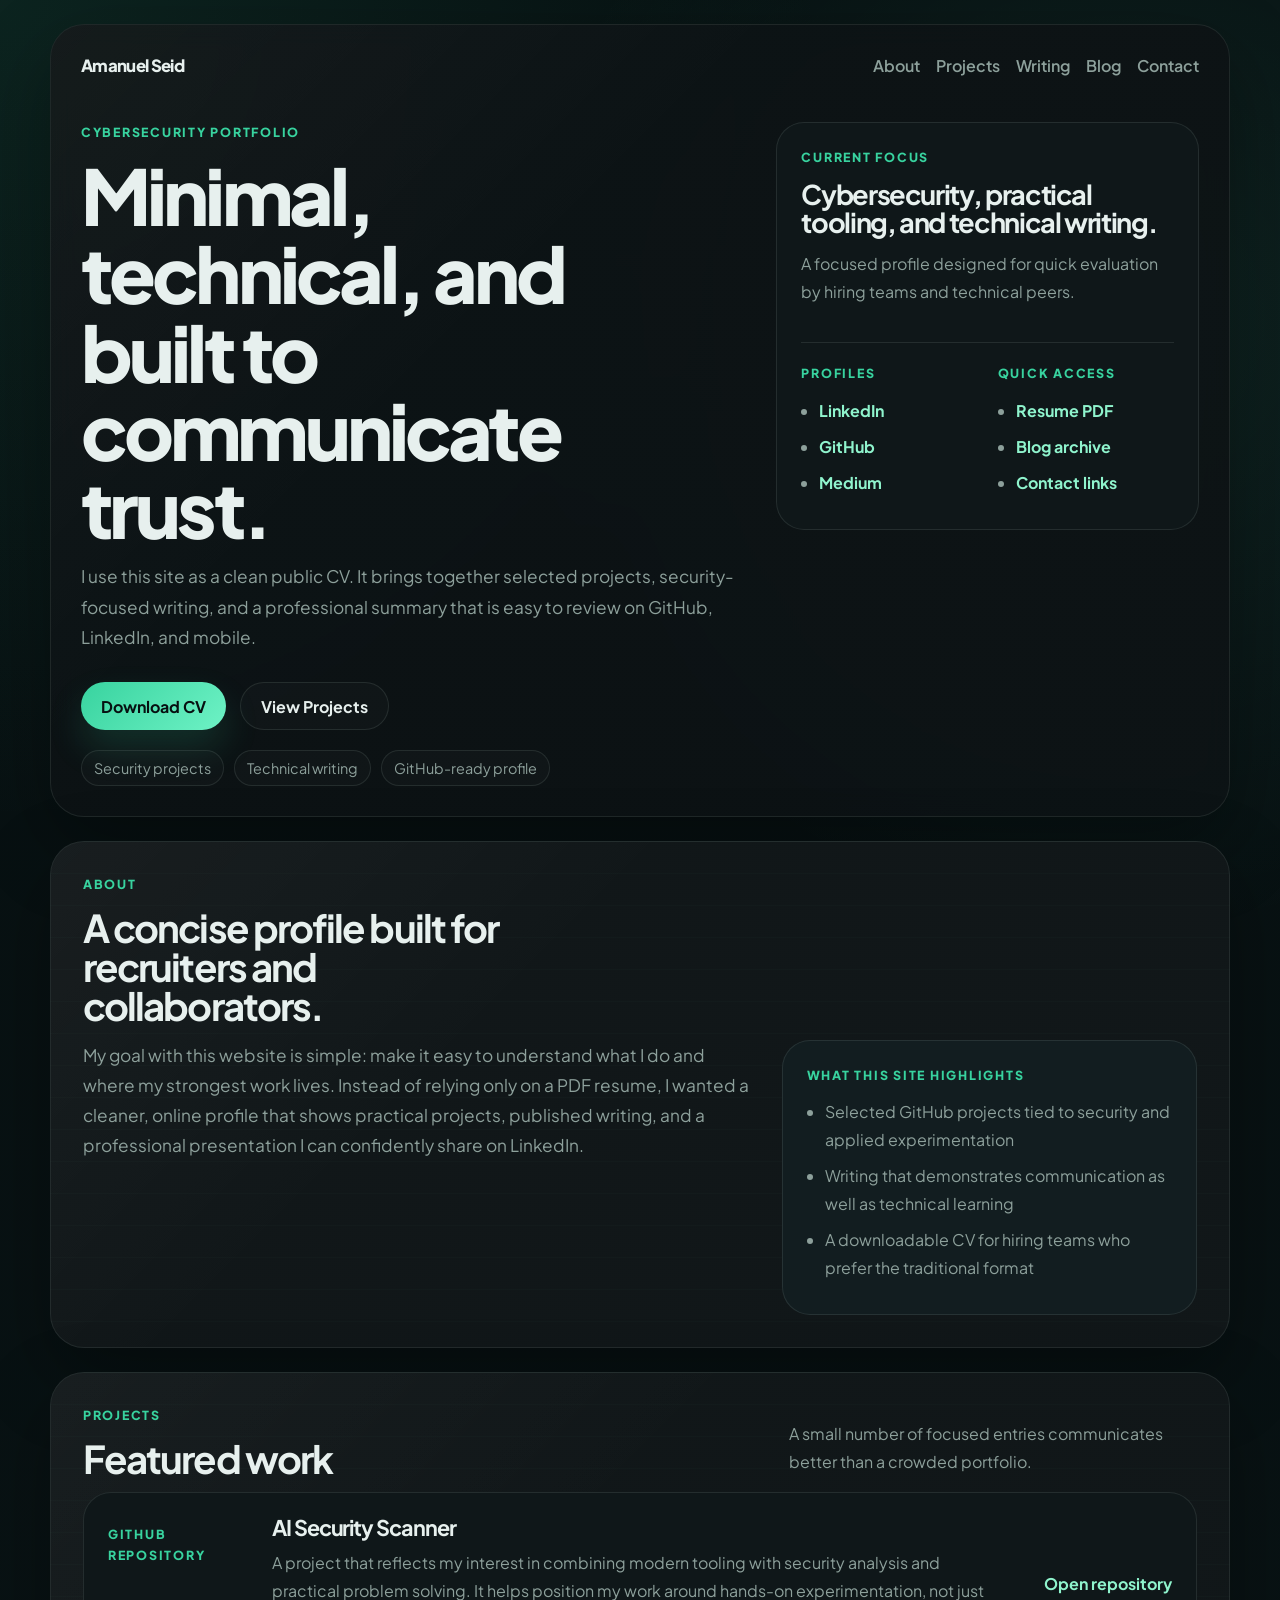
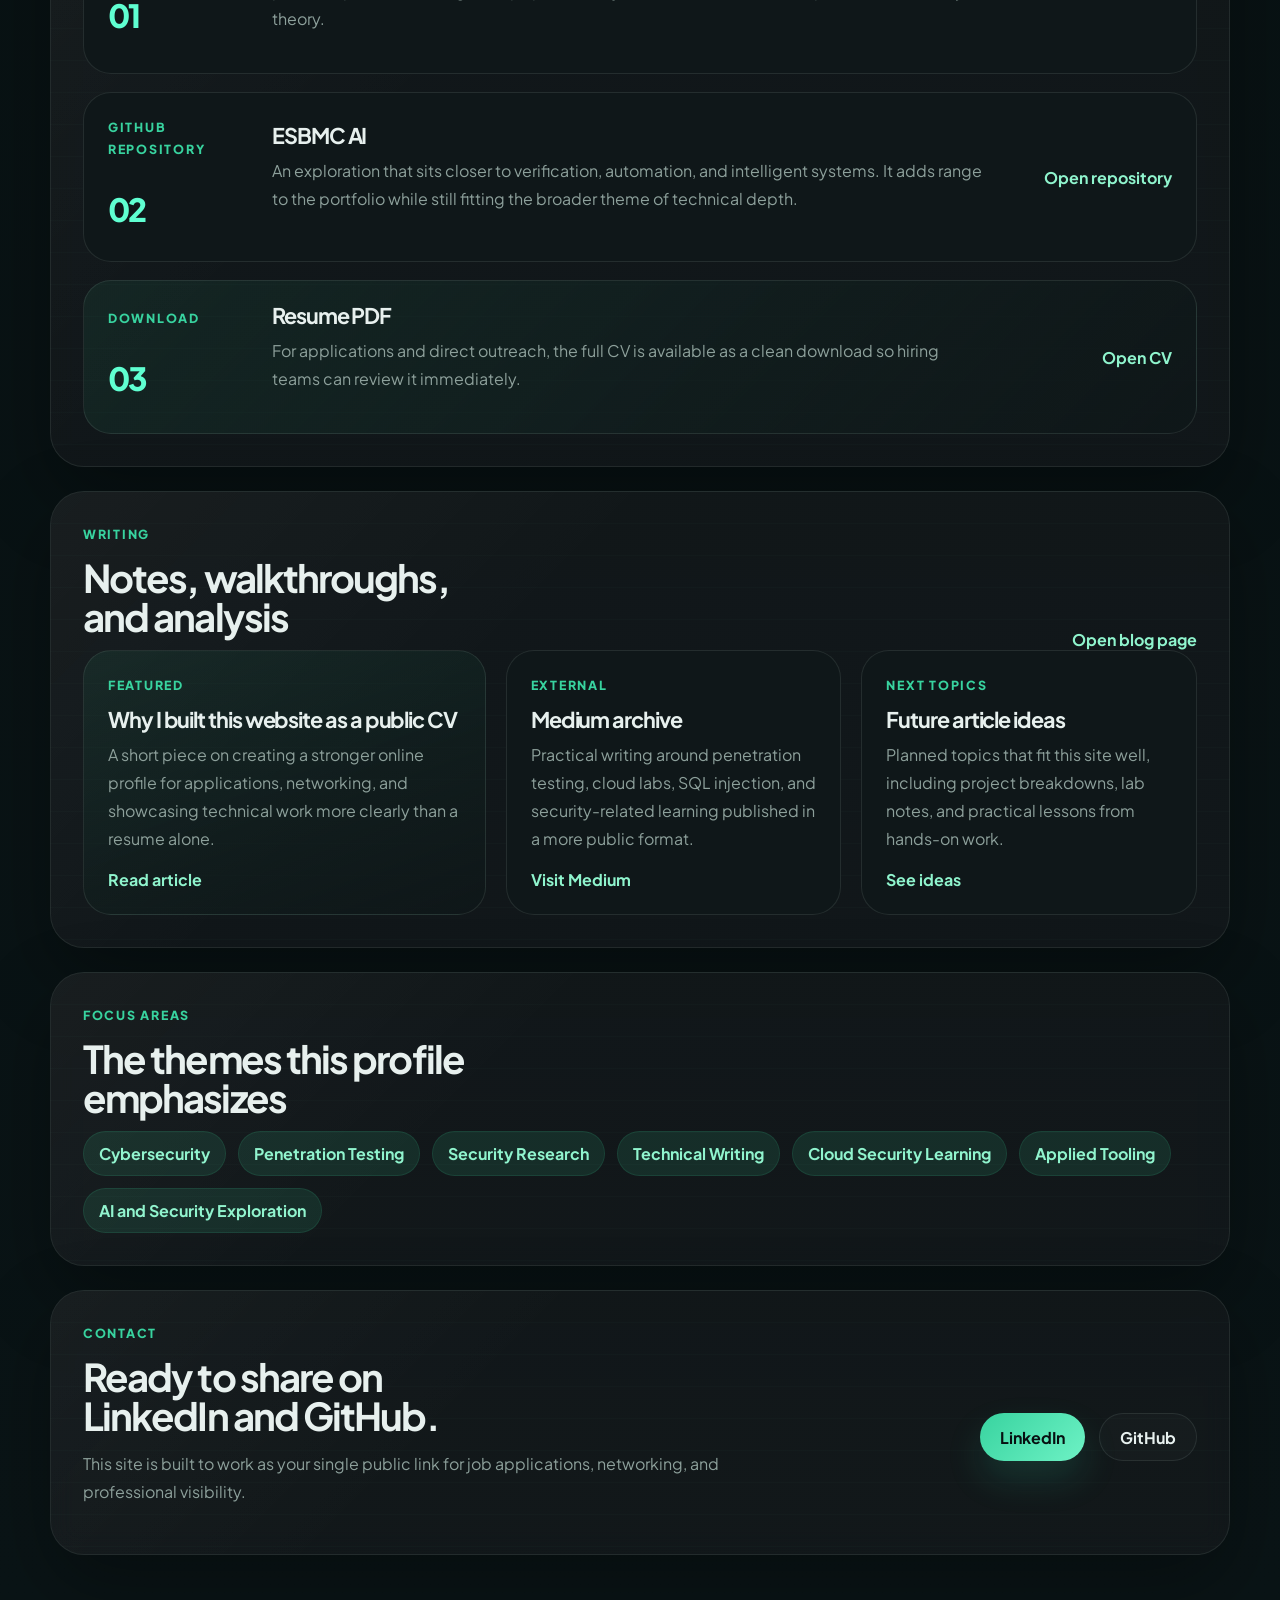
==== index.html @ fa45ea0e "Refine site design for a minimal cybersecurity look" ====
<!DOCTYPE html>
<html lang="en">
<head>
  <meta charset="UTF-8">
  <meta name="viewport" content="width=device-width, initial-scale=1.0">
  <meta
    name="description"
    content="Amanuel Seid's personal website featuring cybersecurity projects, writing, and a downloadable CV."
  >
  <title>Amanuel Seid | Cybersecurity Portfolio</title>
  <link rel="preconnect" href="https://fonts.googleapis.com">
  <link rel="preconnect" href="https://fonts.gstatic.com" crossorigin>
  <link
    href="https://fonts.googleapis.com/css2?family=Plus+Jakarta+Sans:wght@400;500;600;700;800&family=DM+Serif+Display:ital@0;1&display=swap"
    rel="stylesheet"
  >
  <link rel="stylesheet" href="styles.css">
</head>
<body>
  <div class="page-shell">
    <header class="hero">
      <nav class="nav">
        <a class="brand" href="index.html">Amanuel Seid</a>
        <div class="nav-links">
          <a href="#about">About</a>
          <a href="#projects">Projects</a>
          <a href="#writing">Writing</a>
          <a href="blog.html">Blog</a>
          <a href="#contact">Contact</a>
        </div>
      </nav>

      <div class="hero-layout">
        <div class="hero-copy">
          <p class="eyebrow">Cybersecurity portfolio</p>
          <h1>Minimal, technical, and built to communicate trust.</h1>
          <p class="lead">
            I use this site as a clean public CV. It brings together selected projects, security-focused
            writing, and a professional summary that is easy to review on GitHub, LinkedIn, and mobile.
          </p>
          <div class="hero-actions">
            <a class="button button-primary" href="assets/Amanuel_Seid_CV.pdf" target="_blank" rel="noreferrer">Download CV</a>
            <a class="button button-secondary" href="#projects">View Projects</a>
          </div>
          <div class="signal-row">
            <span>Security projects</span>
            <span>Technical writing</span>
            <span>GitHub-ready profile</span>
          </div>
        </div>

        <aside class="hero-panel">
          <div class="panel-block">
            <p class="panel-label">Current focus</p>
            <h2>Cybersecurity, practical tooling, and technical writing.</h2>
            <p class="panel-copy">A focused profile designed for quick evaluation by hiring teams and technical peers.</p>
          </div>
          <div class="hero-mini-grid">
            <div>
              <p class="mini-label">Profiles</p>
              <ul class="link-list">
                <li><a href="https://www.linkedin.com/in/amanuel-abate/" target="_blank" rel="noreferrer">LinkedIn</a></li>
                <li><a href="https://github.com/A-m-anuel" target="_blank" rel="noreferrer">GitHub</a></li>
                <li><a href="https://medium.com/@cristianaman7" target="_blank" rel="noreferrer">Medium</a></li>
              </ul>
            </div>
            <div>
              <p class="mini-label">Quick access</p>
              <ul class="link-list">
                <li><a href="assets/Amanuel_Seid_CV.pdf" target="_blank" rel="noreferrer">Resume PDF</a></li>
                <li><a href="blog.html">Blog archive</a></li>
                <li><a href="#contact">Contact links</a></li>
              </ul>
            </div>
          </div>
        </aside>
      </div>
    </header>

    <main>
      <section class="section intro-section" id="about">
        <div class="section-heading">
          <p class="eyebrow">About</p>
          <h2>A concise profile built for recruiters and collaborators.</h2>
        </div>
        <div class="intro-grid">
          <p class="intro-text">
            My goal with this website is simple: make it easy to understand what I do and where
            my strongest work lives. Instead of relying only on a PDF resume, I wanted a cleaner,
            online profile that shows practical projects, published writing, and a professional
            presentation I can confidently share on LinkedIn.
          </p>
          <div class="note-card">
            <p class="note-title">What this site highlights</p>
            <ul class="detail-list">
              <li>Selected GitHub projects tied to security and applied experimentation</li>
              <li>Writing that demonstrates communication as well as technical learning</li>
              <li>A downloadable CV for hiring teams who prefer the traditional format</li>
            </ul>
          </div>
        </div>
      </section>

      <section class="section" id="projects">
        <div class="section-heading split-heading">
          <div>
            <p class="eyebrow">Projects</p>
            <h2>Featured work</h2>
          </div>
          <p class="section-note">A small number of focused entries communicates better than a crowded portfolio.</p>
        </div>

        <div class="project-stack">
          <article class="project-card">
            <div class="project-meta">
              <p class="project-kicker">GitHub repository</p>
              <p class="project-index">01</p>
            </div>
            <div class="project-body">
              <h3>AI Security Scanner</h3>
              <p>
                A project that reflects my interest in combining modern tooling with security analysis
                and practical problem solving. It helps position my work around hands-on experimentation,
                not just theory.
              </p>
            </div>
            <a class="project-link" href="https://github.com/A-m-anuel/ai-security-scanner" target="_blank" rel="noreferrer">Open repository</a>
          </article>

          <article class="project-card">
            <div class="project-meta">
              <p class="project-kicker">GitHub repository</p>
              <p class="project-index">02</p>
            </div>
            <div class="project-body">
              <h3>ESBMC AI</h3>
              <p>
                An exploration that sits closer to verification, automation, and intelligent systems.
                It adds range to the portfolio while still fitting the broader theme of technical depth.
              </p>
            </div>
            <a class="project-link" href="https://github.com/A-m-anuel/esbmc-ai" target="_blank" rel="noreferrer">Open repository</a>
          </article>

          <article class="project-card project-card-accent">
            <div class="project-meta">
              <p class="project-kicker">Download</p>
              <p class="project-index">03</p>
            </div>
            <div class="project-body">
              <h3>Resume PDF</h3>
              <p>
                For applications and direct outreach, the full CV is available as a clean download so
                hiring teams can review it immediately.
              </p>
            </div>
            <a class="project-link" href="assets/Amanuel_Seid_CV.pdf" target="_blank" rel="noreferrer">Open CV</a>
          </article>
        </div>
      </section>

      <section class="section writing-section" id="writing">
        <div class="section-heading split-heading">
          <div>
            <p class="eyebrow">Writing</p>
            <h2>Notes, walkthroughs, and analysis</h2>
          </div>
          <a class="text-link" href="blog.html">Open blog page</a>
        </div>

        <div class="writing-grid">
          <article class="writing-card writing-card-featured">
            <p class="card-tag">Featured</p>
            <h3>Why I built this website as a public CV</h3>
            <p>
              A short piece on creating a stronger online profile for applications, networking,
              and showcasing technical work more clearly than a resume alone.
            </p>
            <a href="posts/first-post.html">Read article</a>
          </article>

          <article class="writing-card">
            <p class="card-tag">External</p>
            <h3>Medium archive</h3>
            <p>
              Practical writing around penetration testing, cloud labs, SQL injection, and
              security-related learning published in a more public format.
            </p>
            <a href="https://medium.com/@cristianaman7" target="_blank" rel="noreferrer">Visit Medium</a>
          </article>

          <article class="writing-card">
            <p class="card-tag">Next topics</p>
            <h3>Future article ideas</h3>
            <p>
              Planned topics that fit this site well, including project breakdowns, lab notes,
              and practical lessons from hands-on work.
            </p>
            <a href="posts/ideas.html">See ideas</a>
          </article>
        </div>
      </section>

      <section class="section skills-section">
        <div class="section-heading">
          <p class="eyebrow">Focus Areas</p>
          <h2>The themes this profile emphasizes</h2>
        </div>
        <div class="skills-list">
          <span>Cybersecurity</span>
          <span>Penetration Testing</span>
          <span>Security Research</span>
          <span>Technical Writing</span>
          <span>Cloud Security Learning</span>
          <span>Applied Tooling</span>
          <span>AI and Security Exploration</span>
        </div>
      </section>

      <section class="section contact-section" id="contact">
        <div class="contact-band">
          <div>
            <p class="eyebrow">Contact</p>
            <h2>Ready to share on LinkedIn and GitHub.</h2>
            <p class="contact-copy">
              This site is built to work as your single public link for job applications,
              networking, and professional visibility.
            </p>
          </div>
          <div class="hero-actions">
            <a class="button button-primary" href="https://www.linkedin.com/in/amanuel-abate/" target="_blank" rel="noreferrer">LinkedIn</a>
            <a class="button button-secondary" href="https://github.com/A-m-anuel" target="_blank" rel="noreferrer">GitHub</a>
          </div>
        </div>
      </section>
    </main>
  </div>

  <script src="script.js"></script>
</body>
</html>
---- styles.css ----
:root {
  --bg: #091011;
  --surface: rgba(10, 16, 18, 0.9);
  --surface-strong: #0f1719;
  --surface-soft: #121d20;
  --text: #e7f0ee;
  --muted: #8da09b;
  --line: rgba(141, 160, 155, 0.16);
  --accent: #38d39f;
  --accent-deep: #8ff4cd;
  --accent-soft: rgba(56, 211, 159, 0.12);
  --highlight: #5fffd1;
  --shadow: 0 30px 80px rgba(0, 0, 0, 0.32);
}

* {
  box-sizing: border-box;
}

html {
  scroll-behavior: smooth;
}

body {
  margin: 0;
  color: var(--text);
  font-family: "Plus Jakarta Sans", sans-serif;
  background:
    radial-gradient(circle at top left, rgba(56, 211, 159, 0.1), transparent 24%),
    radial-gradient(circle at 88% 10%, rgba(95, 255, 209, 0.08), transparent 20%),
    linear-gradient(180deg, #071011 0%, #0a1416 100%);
}

a {
  color: inherit;
}

.page-shell {
  width: min(1180px, calc(100% - 32px));
  margin: 24px auto 48px;
}

.hero,
.subpage-hero,
.section,
.post-layout {
  position: relative;
  overflow: hidden;
  background: var(--surface);
  border: 1px solid var(--line);
  border-radius: 34px;
  box-shadow: var(--shadow);
  backdrop-filter: blur(12px);
}

.hero::before,
.subpage-hero::before,
.section::before,
.post-layout::before {
  content: "";
  position: absolute;
  inset: 0;
  background:
    linear-gradient(135deg, rgba(255, 255, 255, 0.03), transparent 38%),
    linear-gradient(0deg, rgba(255, 255, 255, 0.01), rgba(255, 255, 255, 0.01));
  pointer-events: none;
}

.hero,
.subpage-hero {
  padding: 30px;
}

.section,
.post-layout {
  padding: 32px;
  margin-top: 24px;
}

.nav,
.section-heading,
.hero-layout,
.subpage-copy,
.contact-band,
.intro-grid,
.project-stack,
.writing-grid {
  position: relative;
  z-index: 1;
}

.nav {
  display: flex;
  justify-content: space-between;
  align-items: center;
  gap: 18px;
  margin-bottom: 46px;
}

.brand {
  font-size: 1.05rem;
  font-weight: 800;
  letter-spacing: -0.04em;
  text-decoration: none;
}

.nav-links {
  display: flex;
  flex-wrap: wrap;
  gap: 16px;
}

.nav-links a {
  text-decoration: none;
  color: var(--muted);
  font-weight: 600;
}

.nav-links a:hover,
.brand:hover {
  color: var(--text);
}

.hero-layout {
  display: grid;
  grid-template-columns: minmax(0, 1.5fr) minmax(300px, 0.95fr);
  gap: 28px;
  align-items: start;
}

.eyebrow,
.card-tag,
.project-kicker,
.panel-label,
.mini-label,
.note-title {
  margin-bottom: 12px;
  color: var(--accent);
  font-size: 0.78rem;
  font-weight: 800;
  letter-spacing: 0.14em;
  text-transform: uppercase;
}

h1,
h2,
h3 {
  margin: 0 0 14px;
  line-height: 1.02;
  letter-spacing: -0.05em;
}

h1 {
  max-width: 10ch;
  font-family: "Plus Jakarta Sans", sans-serif;
  font-size: clamp(3.1rem, 6vw, 5.5rem);
  font-weight: 800;
}

h2 {
  max-width: 16ch;
  font-size: clamp(1.9rem, 3vw, 2.8rem);
}

h3 {
  font-size: 1.35rem;
}

p,
li {
  margin-top: 0;
  color: var(--muted);
  line-height: 1.75;
}

.lead {
  max-width: 58ch;
  font-size: 1.08rem;
}

.signal-row {
  display: flex;
  flex-wrap: wrap;
  gap: 10px;
  margin-top: 20px;
}

.signal-row span {
  padding: 8px 12px;
  border: 1px solid var(--line);
  border-radius: 999px;
  background: rgba(255, 255, 255, 0.02);
  color: var(--muted);
  font-size: 0.9rem;
}

.hero-actions {
  display: flex;
  flex-wrap: wrap;
  gap: 14px;
  margin-top: 30px;
}

.button {
  display: inline-flex;
  align-items: center;
  justify-content: center;
  min-height: 48px;
  padding: 12px 20px;
  border-radius: 999px;
  text-decoration: none;
  font-weight: 700;
  transition: transform 180ms ease, box-shadow 180ms ease, background-color 180ms ease;
}

.button:hover,
.text-link:hover,
.project-link:hover,
.writing-card a:hover,
.link-list a:hover {
  transform: translateY(-1px);
}

.button-primary {
  color: #071011;
  background: linear-gradient(135deg, var(--accent) 0%, #6ef2c5 100%);
  box-shadow: 0 18px 36px rgba(56, 211, 159, 0.16);
}

.button-secondary {
  background: rgba(255, 255, 255, 0.02);
  border: 1px solid var(--line);
  color: var(--text);
}

.hero-panel,
.note-card,
.project-card,
.writing-card {
  border: 1px solid var(--line);
  border-radius: 28px;
  background: var(--surface-strong);
}

.hero-panel {
  padding: 24px;
}

.panel-block {
  padding-bottom: 20px;
  margin-bottom: 20px;
  border-bottom: 1px solid var(--line);
}

.panel-copy {
  max-width: 34ch;
}

.hero-panel h2 {
  max-width: none;
  font-size: 1.7rem;
}

.hero-mini-grid {
  display: grid;
  grid-template-columns: repeat(2, minmax(0, 1fr));
  gap: 20px;
}

.link-list,
.detail-list {
  margin: 0;
  padding-left: 18px;
}

.link-list li,
.detail-list li {
  margin-bottom: 8px;
}

.link-list a,
.text-link,
.project-link,
.writing-card a {
  color: var(--accent-deep);
  font-weight: 700;
  text-decoration: none;
}

.intro-grid {
  display: grid;
  grid-template-columns: minmax(0, 1.3fr) minmax(280px, 0.8fr);
  gap: 24px;
  align-items: start;
}

.intro-text {
  font-size: 1.08rem;
}

.note-card {
  padding: 24px;
  background: var(--surface-soft);
}

.split-heading {
  display: flex;
  justify-content: space-between;
  gap: 24px;
  align-items: end;
}

.section-note {
  max-width: 34ch;
}

.project-stack {
  display: grid;
  gap: 18px;
}

.project-card {
  display: grid;
  grid-template-columns: 140px minmax(0, 1fr) 160px;
  gap: 24px;
  align-items: center;
  padding: 24px;
}

.project-card-accent {
  background:
    linear-gradient(135deg, rgba(56, 211, 159, 0.08), rgba(15, 23, 25, 0.92));
}

.project-meta {
  display: flex;
  flex-direction: column;
  gap: 8px;
}

.project-index {
  margin: 0;
  color: var(--highlight);
  font-size: 2rem;
  font-weight: 800;
  letter-spacing: -0.05em;
}

.project-body h3,
.writing-card h2,
.writing-card h3 {
  margin-bottom: 10px;
}

.project-link {
  justify-self: end;
  text-decoration: none;
}

.writing-grid {
  display: grid;
  grid-template-columns: 1.2fr 1fr 1fr;
  gap: 20px;
}

.writing-card {
  padding: 24px;
}

.writing-card-featured {
  background:
    linear-gradient(160deg, rgba(56, 211, 159, 0.08), rgba(15, 23, 25, 0.94));
}

.skills-list {
  display: flex;
  flex-wrap: wrap;
  gap: 12px;
}

.skills-list span {
  padding: 11px 15px;
  border-radius: 999px;
  background: var(--accent-soft);
  border: 1px solid rgba(56, 211, 159, 0.12);
  color: var(--accent-deep);
  font-weight: 700;
}

.contact-band {
  display: grid;
  grid-template-columns: minmax(0, 1.2fr) auto;
  gap: 24px;
  align-items: center;
}

.contact-copy {
  max-width: 58ch;
}

.post-layout {
  max-width: 780px;
}

.ideas-list {
  margin: 0;
  padding-left: 18px;
}

.section {
  background-image:
    linear-gradient(rgba(255, 255, 255, 0.02), rgba(255, 255, 255, 0.02)),
    linear-gradient(transparent 31px, rgba(143, 244, 205, 0.03) 32px);
  background-size: 100% 100%, 100% 32px;
}

.reveal {
  opacity: 0;
  transform: translateY(20px);
  transition: opacity 480ms ease, transform 480ms ease;
}

.reveal.is-visible {
  opacity: 1;
  transform: translateY(0);
}

@media (max-width: 980px) {
  .hero-layout,
  .intro-grid,
  .contact-band,
  .writing-grid,
  .project-card {
    grid-template-columns: 1fr;
  }

  .split-heading {
    flex-direction: column;
    align-items: start;
  }

  .project-link {
    justify-self: start;
  }

  .hero-mini-grid {
    grid-template-columns: 1fr;
  }

  h1,
  h2 {
    max-width: none;
  }
}

@media (max-width: 640px) {
  .page-shell {
    width: min(100% - 20px, 1180px);
    margin-top: 10px;
  }

  .hero,
  .subpage-hero,
  .section,
  .post-layout {
    padding: 22px;
    border-radius: 24px;
  }

  .nav {
    margin-bottom: 28px;
  }

  h1 {
    font-size: clamp(2.6rem, 14vw, 4.2rem);
  }

  .signal-row {
    gap: 8px;
  }
}
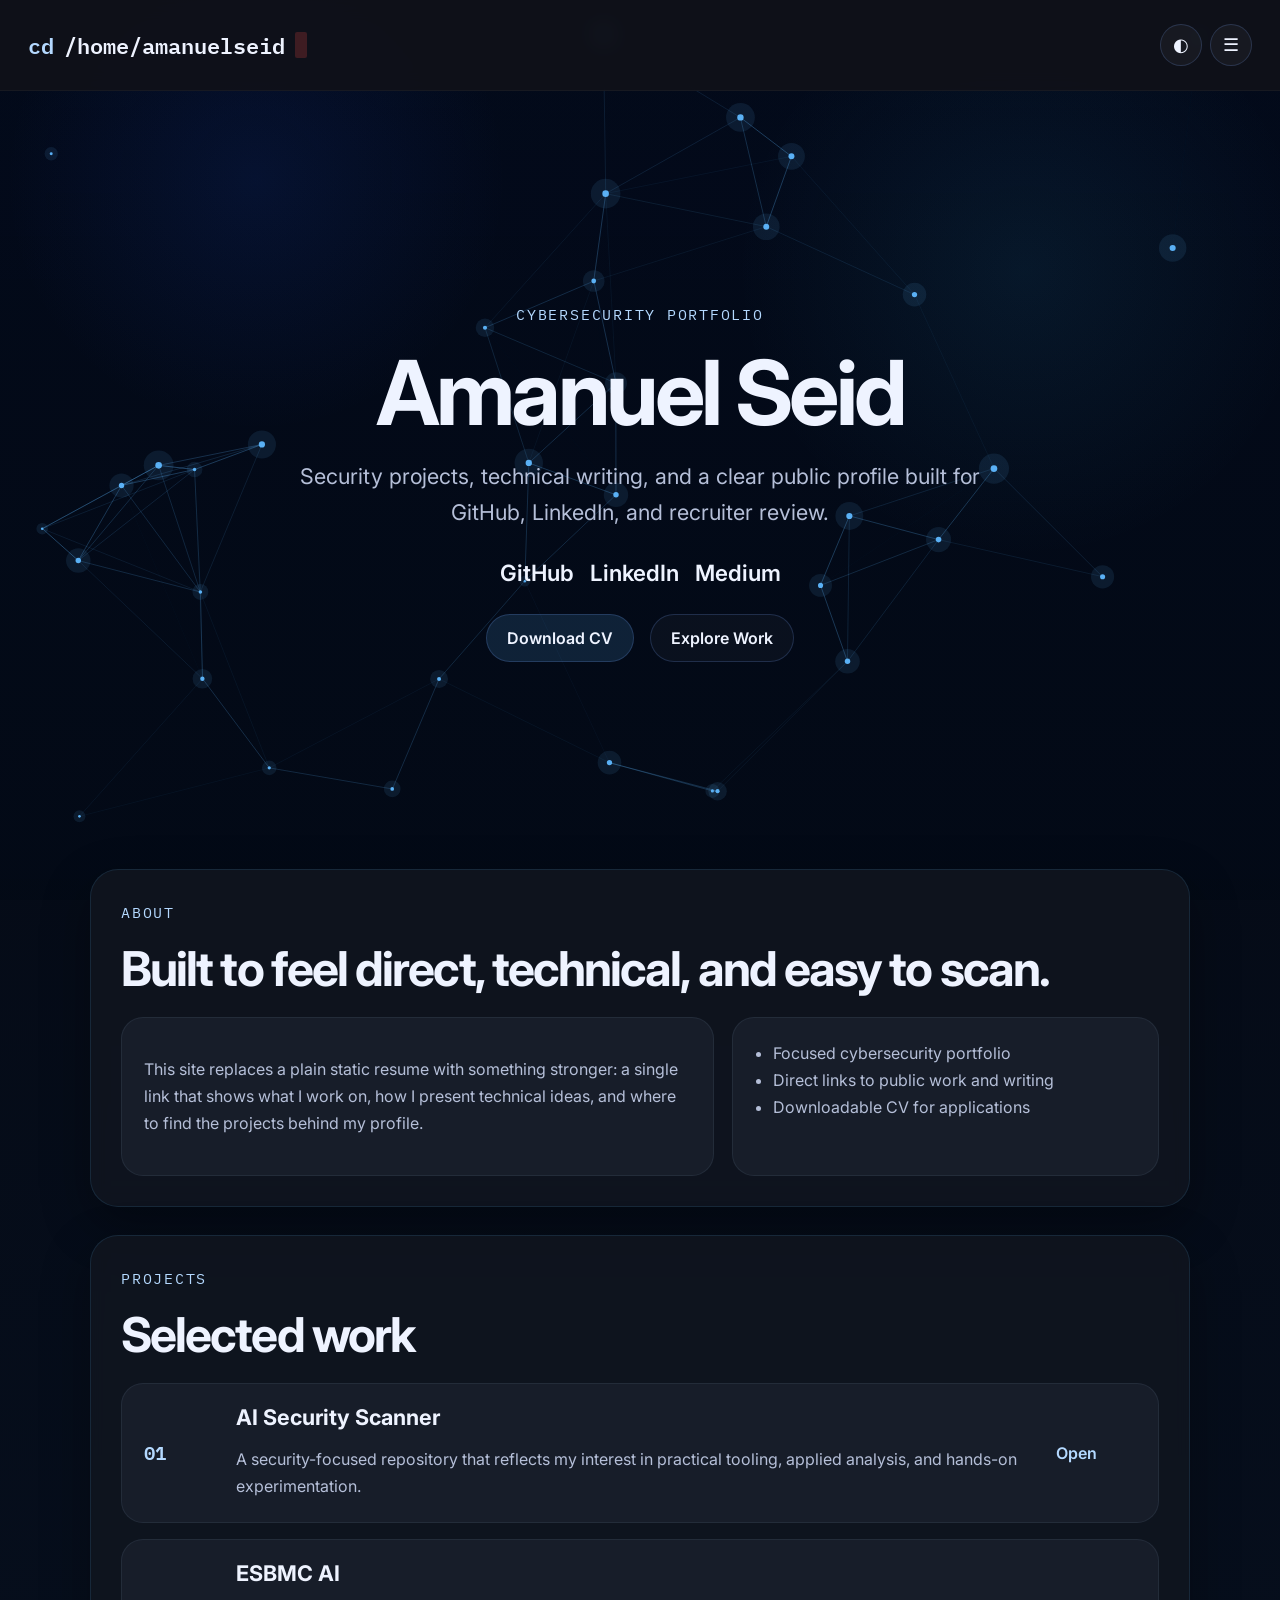
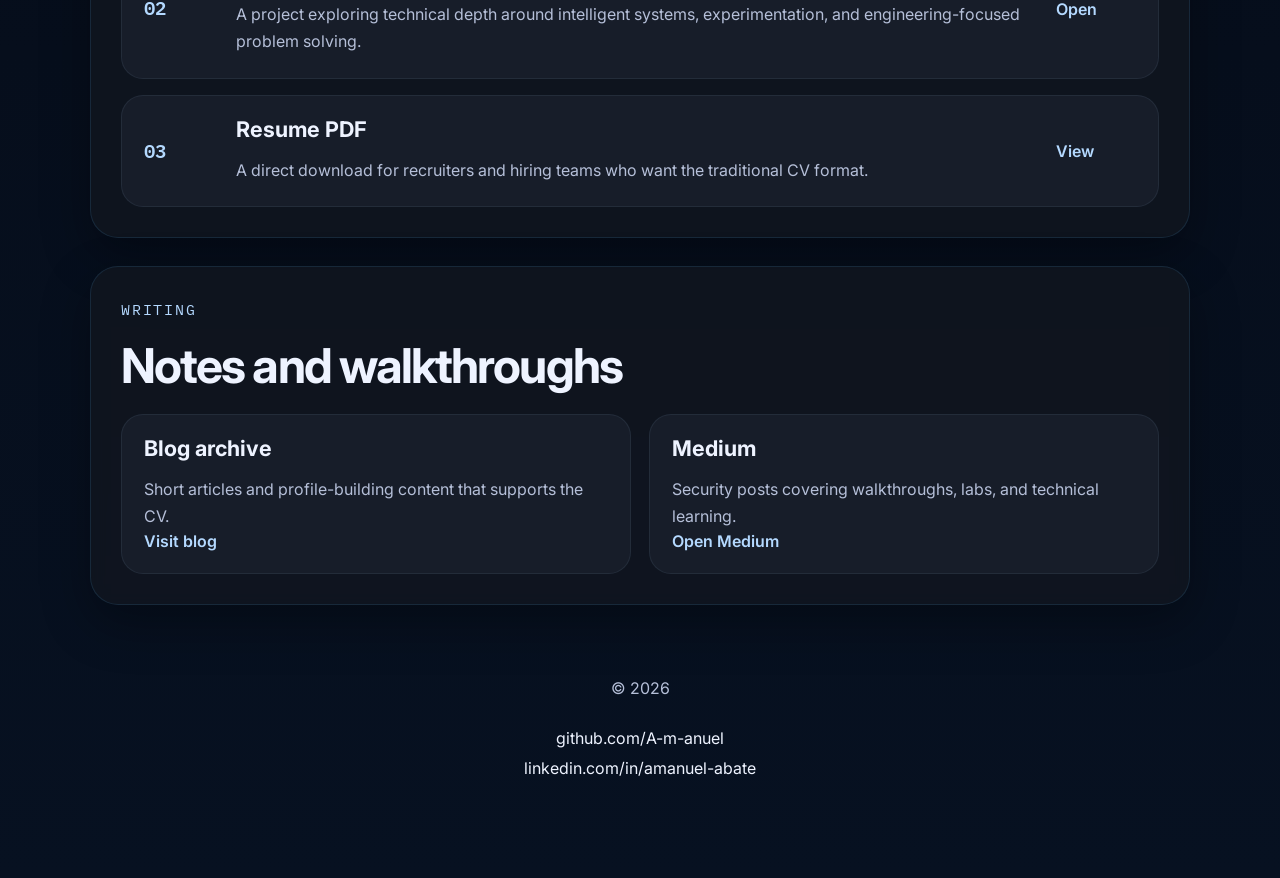
==== commit bbb16d56: "Redesign site with terminal-style cyber layout" ====
--- a/index.html
+++ b/index.html
@@ -5,234 +5,151 @@
   <meta name="viewport" content="width=device-width, initial-scale=1.0">
   <meta
     name="description"
-    content="Amanuel Seid's personal website featuring cybersecurity projects, writing, and a downloadable CV."
+    content="Amanuel Seid's cybersecurity portfolio with projects, writing, and a downloadable CV."
   >
   <title>Amanuel Seid | Cybersecurity Portfolio</title>
   <link rel="preconnect" href="https://fonts.googleapis.com">
   <link rel="preconnect" href="https://fonts.gstatic.com" crossorigin>
   <link
-    href="https://fonts.googleapis.com/css2?family=Plus+Jakarta+Sans:wght@400;500;600;700;800&family=DM+Serif+Display:ital@0;1&display=swap"
+    href="https://fonts.googleapis.com/css2?family=IBM+Plex+Mono:wght@400;500;600;700&family=Inter:wght@400;500;600;700&display=swap"
     rel="stylesheet"
   >
   <link rel="stylesheet" href="styles.css">
 </head>
-<body>
-  <div class="page-shell">
-    <header class="hero">
-      <nav class="nav">
-        <a class="brand" href="index.html">Amanuel Seid</a>
-        <div class="nav-links">
-          <a href="#about">About</a>
-          <a href="#projects">Projects</a>
-          <a href="#writing">Writing</a>
-          <a href="blog.html">Blog</a>
-          <a href="#contact">Contact</a>
-        </div>
-      </nav>
+<body class="terminal-theme">
+  <canvas class="network-canvas" id="network-canvas" aria-hidden="true"></canvas>
 
-      <div class="hero-layout">
-        <div class="hero-copy">
-          <p class="eyebrow">Cybersecurity portfolio</p>
-          <h1>Minimal, technical, and built to communicate trust.</h1>
-          <p class="lead">
-            I use this site as a clean public CV. It brings together selected projects, security-focused
-            writing, and a professional summary that is easy to review on GitHub, LinkedIn, and mobile.
-          </p>
-          <div class="hero-actions">
-            <a class="button button-primary" href="assets/Amanuel_Seid_CV.pdf" target="_blank" rel="noreferrer">Download CV</a>
-            <a class="button button-secondary" href="#projects">View Projects</a>
-          </div>
-          <div class="signal-row">
-            <span>Security projects</span>
-            <span>Technical writing</span>
-            <span>GitHub-ready profile</span>
-          </div>
-        </div>
-
-        <aside class="hero-panel">
-          <div class="panel-block">
-            <p class="panel-label">Current focus</p>
-            <h2>Cybersecurity, practical tooling, and technical writing.</h2>
-            <p class="panel-copy">A focused profile designed for quick evaluation by hiring teams and technical peers.</p>
-          </div>
-          <div class="hero-mini-grid">
-            <div>
-              <p class="mini-label">Profiles</p>
-              <ul class="link-list">
-                <li><a href="https://www.linkedin.com/in/amanuel-abate/" target="_blank" rel="noreferrer">LinkedIn</a></li>
-                <li><a href="https://github.com/A-m-anuel" target="_blank" rel="noreferrer">GitHub</a></li>
-                <li><a href="https://medium.com/@cristianaman7" target="_blank" rel="noreferrer">Medium</a></li>
-              </ul>
-            </div>
-            <div>
-              <p class="mini-label">Quick access</p>
-              <ul class="link-list">
-                <li><a href="assets/Amanuel_Seid_CV.pdf" target="_blank" rel="noreferrer">Resume PDF</a></li>
-                <li><a href="blog.html">Blog archive</a></li>
-                <li><a href="#contact">Contact links</a></li>
-              </ul>
-            </div>
-          </div>
-        </aside>
+  <div class="site-frame">
+    <header class="terminal-bar">
+      <div class="terminal-prompt">
+        <span class="prompt-sign">cd</span>
+        <span>/home/amanuelseid</span>
+        <span class="cursor-block" aria-hidden="true"></span>
+      </div>
+      <div class="terminal-actions">
+        <button class="theme-toggle" type="button" aria-label="Toggle navigation panel">◐</button>
+        <button class="menu-toggle" type="button" aria-expanded="false" aria-controls="site-menu" aria-label="Open menu">
+          ☰
+        </button>
       </div>
     </header>
 
-    <main>
-      <section class="section intro-section" id="about">
-        <div class="section-heading">
-          <p class="eyebrow">About</p>
-          <h2>A concise profile built for recruiters and collaborators.</h2>
+    <aside class="side-menu" id="site-menu">
+      <a href="#about">About</a>
+      <a href="blog.html">Blog</a>
+      <a href="#projects">Projects</a>
+      <a href="#contact">Contact</a>
+    </aside>
+
+    <main class="landing-shell">
+      <section class="hero-screen">
+        <div class="hero-content">
+          <p class="hero-kicker">Cybersecurity portfolio</p>
+          <h1>Amanuel Seid</h1>
+          <p class="hero-lead">
+            Security projects, technical writing, and a clear public profile built for GitHub,
+            LinkedIn, and recruiter review.
+          </p>
+          <div class="hero-links">
+            <a href="https://github.com/A-m-anuel" target="_blank" rel="noreferrer">GitHub</a>
+            <a href="https://www.linkedin.com/in/amanuel-abate/" target="_blank" rel="noreferrer">LinkedIn</a>
+            <a href="https://medium.com/@cristianaman7" target="_blank" rel="noreferrer">Medium</a>
+          </div>
+          <div class="hero-actions">
+            <a class="button button-primary" href="assets/Amanuel_Seid_CV.pdf" target="_blank" rel="noreferrer">Download CV</a>
+            <a class="button button-secondary" href="#projects">Explore Work</a>
+          </div>
         </div>
-        <div class="intro-grid">
-          <p class="intro-text">
-            My goal with this website is simple: make it easy to understand what I do and where
-            my strongest work lives. Instead of relying only on a PDF resume, I wanted a cleaner,
-            online profile that shows practical projects, published writing, and a professional
-            presentation I can confidently share on LinkedIn.
-          </p>
-          <div class="note-card">
-            <p class="note-title">What this site highlights</p>
+      </section>
+
+      <section class="content-section" id="about">
+        <div class="section-header">
+          <p class="section-label">About</p>
+          <h2>Built to feel direct, technical, and easy to scan.</h2>
+        </div>
+        <div class="info-grid">
+          <div class="glass-panel">
+            <p>
+              This site replaces a plain static resume with something stronger: a single link that
+              shows what I work on, how I present technical ideas, and where to find the projects
+              behind my profile.
+            </p>
+          </div>
+          <div class="glass-panel">
             <ul class="detail-list">
-              <li>Selected GitHub projects tied to security and applied experimentation</li>
-              <li>Writing that demonstrates communication as well as technical learning</li>
-              <li>A downloadable CV for hiring teams who prefer the traditional format</li>
+              <li>Focused cybersecurity portfolio</li>
+              <li>Direct links to public work and writing</li>
+              <li>Downloadable CV for applications</li>
             </ul>
           </div>
         </div>
       </section>
 
-      <section class="section" id="projects">
-        <div class="section-heading split-heading">
-          <div>
-            <p class="eyebrow">Projects</p>
-            <h2>Featured work</h2>
-          </div>
-          <p class="section-note">A small number of focused entries communicates better than a crowded portfolio.</p>
+      <section class="content-section" id="projects">
+        <div class="section-header">
+          <p class="section-label">Projects</p>
+          <h2>Selected work</h2>
         </div>
-
-        <div class="project-stack">
+        <div class="card-stack">
           <article class="project-card">
-            <div class="project-meta">
-              <p class="project-kicker">GitHub repository</p>
-              <p class="project-index">01</p>
-            </div>
-            <div class="project-body">
+            <p class="card-index">01</p>
+            <div>
               <h3>AI Security Scanner</h3>
               <p>
-                A project that reflects my interest in combining modern tooling with security analysis
-                and practical problem solving. It helps position my work around hands-on experimentation,
-                not just theory.
+                A security-focused repository that reflects my interest in practical tooling,
+                applied analysis, and hands-on experimentation.
               </p>
             </div>
-            <a class="project-link" href="https://github.com/A-m-anuel/ai-security-scanner" target="_blank" rel="noreferrer">Open repository</a>
+            <a href="https://github.com/A-m-anuel/ai-security-scanner" target="_blank" rel="noreferrer">Open</a>
           </article>
-
           <article class="project-card">
-            <div class="project-meta">
-              <p class="project-kicker">GitHub repository</p>
-              <p class="project-index">02</p>
-            </div>
-            <div class="project-body">
+            <p class="card-index">02</p>
+            <div>
               <h3>ESBMC AI</h3>
               <p>
-                An exploration that sits closer to verification, automation, and intelligent systems.
-                It adds range to the portfolio while still fitting the broader theme of technical depth.
+                A project exploring technical depth around intelligent systems, experimentation,
+                and engineering-focused problem solving.
               </p>
             </div>
-            <a class="project-link" href="https://github.com/A-m-anuel/esbmc-ai" target="_blank" rel="noreferrer">Open repository</a>
+            <a href="https://github.com/A-m-anuel/esbmc-ai" target="_blank" rel="noreferrer">Open</a>
           </article>
-
-          <article class="project-card project-card-accent">
-            <div class="project-meta">
-              <p class="project-kicker">Download</p>
-              <p class="project-index">03</p>
-            </div>
-            <div class="project-body">
+          <article class="project-card">
+            <p class="card-index">03</p>
+            <div>
               <h3>Resume PDF</h3>
               <p>
-                For applications and direct outreach, the full CV is available as a clean download so
-                hiring teams can review it immediately.
+                A direct download for recruiters and hiring teams who want the traditional CV format.
               </p>
             </div>
-            <a class="project-link" href="assets/Amanuel_Seid_CV.pdf" target="_blank" rel="noreferrer">Open CV</a>
+            <a href="assets/Amanuel_Seid_CV.pdf" target="_blank" rel="noreferrer">View</a>
           </article>
         </div>
       </section>
 
-      <section class="section writing-section" id="writing">
-        <div class="section-heading split-heading">
-          <div>
-            <p class="eyebrow">Writing</p>
-            <h2>Notes, walkthroughs, and analysis</h2>
-          </div>
-          <a class="text-link" href="blog.html">Open blog page</a>
+      <section class="content-section" id="writing">
+        <div class="section-header">
+          <p class="section-label">Writing</p>
+          <h2>Notes and walkthroughs</h2>
         </div>
-
-        <div class="writing-grid">
-          <article class="writing-card writing-card-featured">
-            <p class="card-tag">Featured</p>
-            <h3>Why I built this website as a public CV</h3>
-            <p>
-              A short piece on creating a stronger online profile for applications, networking,
-              and showcasing technical work more clearly than a resume alone.
-            </p>
-            <a href="posts/first-post.html">Read article</a>
+        <div class="card-grid">
+          <article class="glass-panel article-card">
+            <h3>Blog archive</h3>
+            <p>Short articles and profile-building content that supports the CV.</p>
+            <a href="blog.html">Visit blog</a>
           </article>
-
-          <article class="writing-card">
-            <p class="card-tag">External</p>
-            <h3>Medium archive</h3>
-            <p>
-              Practical writing around penetration testing, cloud labs, SQL injection, and
-              security-related learning published in a more public format.
-            </p>
-            <a href="https://medium.com/@cristianaman7" target="_blank" rel="noreferrer">Visit Medium</a>
-          </article>
-
-          <article class="writing-card">
-            <p class="card-tag">Next topics</p>
-            <h3>Future article ideas</h3>
-            <p>
-              Planned topics that fit this site well, including project breakdowns, lab notes,
-              and practical lessons from hands-on work.
-            </p>
-            <a href="posts/ideas.html">See ideas</a>
+          <article class="glass-panel article-card">
+            <h3>Medium</h3>
+            <p>Security posts covering walkthroughs, labs, and technical learning.</p>
+            <a href="https://medium.com/@cristianaman7" target="_blank" rel="noreferrer">Open Medium</a>
           </article>
         </div>
       </section>
 
-      <section class="section skills-section">
-        <div class="section-heading">
-          <p class="eyebrow">Focus Areas</p>
-          <h2>The themes this profile emphasizes</h2>
-        </div>
-        <div class="skills-list">
-          <span>Cybersecurity</span>
-          <span>Penetration Testing</span>
-          <span>Security Research</span>
-          <span>Technical Writing</span>
-          <span>Cloud Security Learning</span>
-          <span>Applied Tooling</span>
-          <span>AI and Security Exploration</span>
-        </div>
-      </section>
-
-      <section class="section contact-section" id="contact">
-        <div class="contact-band">
-          <div>
-            <p class="eyebrow">Contact</p>
-            <h2>Ready to share on LinkedIn and GitHub.</h2>
-            <p class="contact-copy">
-              This site is built to work as your single public link for job applications,
-              networking, and professional visibility.
-            </p>
-          </div>
-          <div class="hero-actions">
-            <a class="button button-primary" href="https://www.linkedin.com/in/amanuel-abate/" target="_blank" rel="noreferrer">LinkedIn</a>
-            <a class="button button-secondary" href="https://github.com/A-m-anuel" target="_blank" rel="noreferrer">GitHub</a>
-          </div>
-        </div>
-      </section>
+      <footer class="site-footer" id="contact">
+        <p>&copy; 2026</p>
+        <a href="https://github.com/A-m-anuel" target="_blank" rel="noreferrer">github.com/A-m-anuel</a>
+        <a href="https://www.linkedin.com/in/amanuel-abate/" target="_blank" rel="noreferrer">linkedin.com/in/amanuel-abate</a>
+      </footer>
     </main>
   </div>
 
--- a/styles.css
+++ b/styles.css
@@ -1,16 +1,13 @@
 :root {
-  --bg: #091011;
-  --surface: rgba(10, 16, 18, 0.9);
-  --surface-strong: #0f1719;
-  --surface-soft: #121d20;
-  --text: #e7f0ee;
-  --muted: #8da09b;
-  --line: rgba(141, 160, 155, 0.16);
-  --accent: #38d39f;
-  --accent-deep: #8ff4cd;
-  --accent-soft: rgba(56, 211, 159, 0.12);
-  --highlight: #5fffd1;
-  --shadow: 0 30px 80px rgba(0, 0, 0, 0.32);
+  --bg: #060b13;
+  --panel: rgba(17, 22, 31, 0.84);
+  --panel-strong: rgba(24, 31, 43, 0.92);
+  --text: #eef3ff;
+  --muted: #b5bfd8;
+  --line: rgba(120, 166, 255, 0.2);
+  --accent: #5fb8ff;
+  --accent-strong: #b4d9ff;
+  --shadow: 0 18px 50px rgba(0, 0, 0, 0.32);
 }
 
 * {
@@ -23,143 +20,161 @@
 
 body {
   margin: 0;
+  min-height: 100vh;
   color: var(--text);
-  font-family: "Plus Jakarta Sans", sans-serif;
-  background:
-    radial-gradient(circle at top left, rgba(56, 211, 159, 0.1), transparent 24%),
-    radial-gradient(circle at 88% 10%, rgba(95, 255, 209, 0.08), transparent 20%),
-    linear-gradient(180deg, #071011 0%, #0a1416 100%);
+  font-family: "Inter", sans-serif;
+  background: linear-gradient(180deg, #040812 0%, #071121 100%);
 }
 
 a {
   color: inherit;
 }
 
-.page-shell {
-  width: min(1180px, calc(100% - 32px));
-  margin: 24px auto 48px;
-}
-
-.hero,
-.subpage-hero,
-.section,
-.post-layout {
-  position: relative;
-  overflow: hidden;
-  background: var(--surface);
-  border: 1px solid var(--line);
-  border-radius: 34px;
-  box-shadow: var(--shadow);
-  backdrop-filter: blur(12px);
-}
-
-.hero::before,
-.subpage-hero::before,
-.section::before,
-.post-layout::before {
-  content: "";
-  position: absolute;
+.network-canvas {
+  position: fixed;
   inset: 0;
+  width: 100%;
+  height: 100%;
+  z-index: 0;
   background:
-    linear-gradient(135deg, rgba(255, 255, 255, 0.03), transparent 38%),
-    linear-gradient(0deg, rgba(255, 255, 255, 0.01), rgba(255, 255, 255, 0.01));
-  pointer-events: none;
-}
-
-.hero,
-.subpage-hero {
-  padding: 30px;
-}
-
-.section,
-.post-layout {
-  padding: 32px;
-  margin-top: 24px;
-}
-
-.nav,
-.section-heading,
-.hero-layout,
-.subpage-copy,
-.contact-band,
-.intro-grid,
-.project-stack,
-.writing-grid {
+    radial-gradient(circle at 20% 20%, rgba(29, 78, 216, 0.12), transparent 20%),
+    radial-gradient(circle at 80% 30%, rgba(56, 189, 248, 0.08), transparent 24%),
+    linear-gradient(180deg, rgba(3, 11, 28, 0.88), rgba(3, 10, 22, 0.96));
+}
+
+.site-frame {
   position: relative;
   z-index: 1;
-}
-
-.nav {
+  min-height: 100vh;
+}
+
+.terminal-bar {
+  position: sticky;
+  top: 0;
+  z-index: 30;
   display: flex;
   justify-content: space-between;
   align-items: center;
-  gap: 18px;
-  margin-bottom: 46px;
-}
-
-.brand {
-  font-size: 1.05rem;
-  font-weight: 800;
-  letter-spacing: -0.04em;
+  gap: 16px;
+  padding: 24px 28px;
+  background: rgba(16, 18, 24, 0.88);
+  border-bottom: 1px solid rgba(255, 255, 255, 0.04);
+  backdrop-filter: blur(10px);
+}
+
+.terminal-prompt {
+  display: flex;
+  flex-wrap: wrap;
+  align-items: center;
+  gap: 10px;
+  font-family: "IBM Plex Mono", monospace;
+  font-size: clamp(1rem, 1.7vw, 1.85rem);
+  font-weight: 600;
+}
+
+.prompt-sign {
+  color: var(--accent-strong);
+}
+
+.cursor-block {
+  width: 12px;
+  height: 26px;
+  background: rgba(255, 74, 74, 0.2);
+  border-radius: 2px;
+  animation: blink 1.2s steps(1) infinite;
+}
+
+.terminal-actions {
+  display: flex;
+  align-items: center;
+  gap: 8px;
+}
+
+.theme-toggle,
+.menu-toggle {
+  width: 42px;
+  height: 42px;
+  border: 1px solid var(--line);
+  border-radius: 50%;
+  background: rgba(255, 255, 255, 0.04);
+  color: var(--text);
+  font-size: 1.15rem;
+  cursor: pointer;
+}
+
+.side-menu {
+  position: fixed;
+  top: 92px;
+  right: 0;
+  z-index: 20;
+  display: flex;
+  flex-direction: column;
+  gap: 14px;
+  padding: 22px 28px;
+  min-width: 210px;
+  background: rgba(20, 21, 25, 0.88);
+  border-left: 1px solid rgba(255, 255, 255, 0.05);
+  border-bottom: 1px solid rgba(255, 255, 255, 0.05);
+  transform: translateX(100%);
+  transition: transform 220ms ease;
+  backdrop-filter: blur(10px);
+}
+
+.side-menu.is-open {
+  transform: translateX(0);
+}
+
+.side-menu a {
   text-decoration: none;
-}
-
-.nav-links {
-  display: flex;
-  flex-wrap: wrap;
-  gap: 16px;
-}
-
-.nav-links a {
-  text-decoration: none;
-  color: var(--muted);
-  font-weight: 600;
-}
-
-.nav-links a:hover,
-.brand:hover {
-  color: var(--text);
-}
-
-.hero-layout {
+  font-family: "IBM Plex Mono", monospace;
+  font-size: 1.55rem;
+  font-weight: 600;
+}
+
+.landing-shell {
+  width: min(1100px, calc(100% - 32px));
+  margin: 0 auto;
+  padding-bottom: 64px;
+}
+
+.hero-screen {
+  min-height: calc(100vh - 150px);
   display: grid;
-  grid-template-columns: minmax(0, 1.5fr) minmax(300px, 0.95fr);
-  gap: 28px;
-  align-items: start;
-}
-
-.eyebrow,
-.card-tag,
-.project-kicker,
-.panel-label,
-.mini-label,
-.note-title {
-  margin-bottom: 12px;
-  color: var(--accent);
-  font-size: 0.78rem;
-  font-weight: 800;
-  letter-spacing: 0.14em;
+  place-items: center;
+  text-align: center;
+  padding: 64px 0 32px;
+}
+
+.hero-content {
+  max-width: 760px;
+}
+
+.hero-kicker,
+.section-label {
+  margin: 0 0 18px;
+  color: var(--accent-strong);
+  font-family: "IBM Plex Mono", monospace;
+  font-size: 0.92rem;
+  letter-spacing: 0.12em;
   text-transform: uppercase;
 }
 
 h1,
 h2,
 h3 {
-  margin: 0 0 14px;
-  line-height: 1.02;
-  letter-spacing: -0.05em;
+  margin: 0 0 16px;
+  line-height: 1.08;
 }
 
 h1 {
-  max-width: 10ch;
-  font-family: "Plus Jakarta Sans", sans-serif;
-  font-size: clamp(3.1rem, 6vw, 5.5rem);
-  font-weight: 800;
+  font-size: clamp(3rem, 8vw, 5.6rem);
+  font-weight: 700;
+  letter-spacing: -0.04em;
 }
 
 h2 {
-  max-width: 16ch;
-  font-size: clamp(1.9rem, 3vw, 2.8rem);
+  font-size: clamp(2rem, 4vw, 3rem);
+  letter-spacing: -0.04em;
 }
 
 h3 {
@@ -168,37 +183,43 @@
 
 p,
 li {
-  margin-top: 0;
   color: var(--muted);
-  line-height: 1.75;
-}
-
-.lead {
-  max-width: 58ch;
-  font-size: 1.08rem;
-}
-
-.signal-row {
+  line-height: 1.7;
+}
+
+.hero-lead,
+.page-copy {
+  max-width: 760px;
+  margin: 0 auto;
+  font-size: clamp(1.08rem, 2vw, 1.35rem);
+}
+
+.hero-links,
+.hero-actions {
   display: flex;
   flex-wrap: wrap;
-  gap: 10px;
-  margin-top: 20px;
-}
-
-.signal-row span {
-  padding: 8px 12px;
-  border: 1px solid var(--line);
-  border-radius: 999px;
-  background: rgba(255, 255, 255, 0.02);
-  color: var(--muted);
-  font-size: 0.9rem;
+  justify-content: center;
+  gap: 16px;
+}
+
+.hero-links {
+  margin-top: 28px;
+}
+
+.hero-links a,
+.site-footer a,
+.article-card a,
+.project-card a {
+  text-decoration: none;
+}
+
+.hero-links a {
+  font-size: 1.4rem;
+  font-weight: 600;
 }
 
 .hero-actions {
-  display: flex;
-  flex-wrap: wrap;
-  gap: 14px;
-  margin-top: 30px;
+  margin-top: 28px;
 }
 
 .button {
@@ -206,276 +227,185 @@
   align-items: center;
   justify-content: center;
   min-height: 48px;
-  padding: 12px 20px;
+  padding: 13px 20px;
   border-radius: 999px;
+  border: 1px solid var(--line);
   text-decoration: none;
-  font-weight: 700;
-  transition: transform 180ms ease, box-shadow 180ms ease, background-color 180ms ease;
+  font-weight: 600;
+  transition: transform 180ms ease, background-color 180ms ease, border-color 180ms ease;
 }
 
 .button:hover,
-.text-link:hover,
-.project-link:hover,
-.writing-card a:hover,
-.link-list a:hover {
+.side-menu a:hover,
+.hero-links a:hover,
+.article-card a:hover,
+.project-card a:hover {
   transform: translateY(-1px);
+  color: var(--accent-strong);
 }
 
 .button-primary {
-  color: #071011;
-  background: linear-gradient(135deg, var(--accent) 0%, #6ef2c5 100%);
-  box-shadow: 0 18px 36px rgba(56, 211, 159, 0.16);
+  background: rgba(95, 184, 255, 0.14);
 }
 
 .button-secondary {
-  background: rgba(255, 255, 255, 0.02);
-  border: 1px solid var(--line);
-  color: var(--text);
-}
-
-.hero-panel,
-.note-card,
-.project-card,
-.writing-card {
-  border: 1px solid var(--line);
+  background: rgba(255, 255, 255, 0.03);
+}
+
+.content-section {
+  margin-top: 28px;
+  padding: 30px;
+  background: var(--panel);
+  border: 1px solid rgba(95, 184, 255, 0.12);
   border-radius: 28px;
-  background: var(--surface-strong);
-}
-
-.hero-panel {
-  padding: 24px;
-}
-
-.panel-block {
-  padding-bottom: 20px;
-  margin-bottom: 20px;
-  border-bottom: 1px solid var(--line);
-}
-
-.panel-copy {
-  max-width: 34ch;
-}
-
-.hero-panel h2 {
-  max-width: none;
-  font-size: 1.7rem;
-}
-
-.hero-mini-grid {
+  box-shadow: var(--shadow);
+  backdrop-filter: blur(8px);
+}
+
+.section-header {
+  margin-bottom: 22px;
+}
+
+.info-grid,
+.card-grid {
   display: grid;
+  gap: 18px;
+}
+
+.info-grid {
+  grid-template-columns: 1.25fr 0.9fr;
+}
+
+.card-grid {
   grid-template-columns: repeat(2, minmax(0, 1fr));
-  gap: 20px;
-}
-
-.link-list,
+}
+
+.glass-panel,
+.project-card {
+  background: var(--panel-strong);
+  border: 1px solid rgba(180, 217, 255, 0.08);
+  border-radius: 22px;
+}
+
+.glass-panel {
+  padding: 22px;
+}
+
 .detail-list {
   margin: 0;
   padding-left: 18px;
 }
 
-.link-list li,
-.detail-list li {
-  margin-bottom: 8px;
-}
-
-.link-list a,
-.text-link,
-.project-link,
-.writing-card a {
-  color: var(--accent-deep);
-  font-weight: 700;
-  text-decoration: none;
-}
-
-.intro-grid {
+.card-stack {
   display: grid;
-  grid-template-columns: minmax(0, 1.3fr) minmax(280px, 0.8fr);
-  gap: 24px;
-  align-items: start;
-}
-
-.intro-text {
-  font-size: 1.08rem;
-}
-
-.note-card {
-  padding: 24px;
-  background: var(--surface-soft);
-}
-
-.split-heading {
-  display: flex;
-  justify-content: space-between;
-  gap: 24px;
-  align-items: end;
-}
-
-.section-note {
-  max-width: 34ch;
-}
-
-.project-stack {
-  display: grid;
-  gap: 18px;
+  gap: 16px;
 }
 
 .project-card {
   display: grid;
-  grid-template-columns: 140px minmax(0, 1fr) 160px;
-  gap: 24px;
-  align-items: center;
-  padding: 24px;
-}
-
-.project-card-accent {
-  background:
-    linear-gradient(135deg, rgba(56, 211, 159, 0.08), rgba(15, 23, 25, 0.92));
-}
-
-.project-meta {
+  grid-template-columns: 72px 1fr 80px;
+  gap: 20px;
+  align-items: center;
+  padding: 22px;
+}
+
+.card-index {
+  margin: 0;
+  color: var(--accent-strong);
+  font-family: "IBM Plex Mono", monospace;
+  font-size: 1.2rem;
+  font-weight: 600;
+}
+
+.project-card a,
+.article-card a {
+  color: var(--accent-strong);
+  font-weight: 600;
+}
+
+.article-card p:last-of-type,
+.project-card p:last-of-type {
+  margin-bottom: 0;
+}
+
+.site-footer {
   display: flex;
   flex-direction: column;
-  gap: 8px;
-}
-
-.project-index {
-  margin: 0;
-  color: var(--highlight);
-  font-size: 2rem;
-  font-weight: 800;
-  letter-spacing: -0.05em;
-}
-
-.project-body h3,
-.writing-card h2,
-.writing-card h3 {
-  margin-bottom: 10px;
-}
-
-.project-link {
-  justify-self: end;
-  text-decoration: none;
-}
-
-.writing-grid {
-  display: grid;
-  grid-template-columns: 1.2fr 1fr 1fr;
-  gap: 20px;
-}
-
-.writing-card {
-  padding: 24px;
-}
-
-.writing-card-featured {
-  background:
-    linear-gradient(160deg, rgba(56, 211, 159, 0.08), rgba(15, 23, 25, 0.94));
-}
-
-.skills-list {
-  display: flex;
-  flex-wrap: wrap;
-  gap: 12px;
-}
-
-.skills-list span {
-  padding: 11px 15px;
-  border-radius: 999px;
-  background: var(--accent-soft);
-  border: 1px solid rgba(56, 211, 159, 0.12);
-  color: var(--accent-deep);
-  font-weight: 700;
-}
-
-.contact-band {
-  display: grid;
-  grid-template-columns: minmax(0, 1.2fr) auto;
-  gap: 24px;
-  align-items: center;
-}
-
-.contact-copy {
-  max-width: 58ch;
-}
-
-.post-layout {
-  max-width: 780px;
-}
-
-.ideas-list {
-  margin: 0;
-  padding-left: 18px;
-}
-
-.section {
-  background-image:
-    linear-gradient(rgba(255, 255, 255, 0.02), rgba(255, 255, 255, 0.02)),
-    linear-gradient(transparent 31px, rgba(143, 244, 205, 0.03) 32px);
-  background-size: 100% 100%, 100% 32px;
-}
-
-.reveal {
-  opacity: 0;
-  transform: translateY(20px);
-  transition: opacity 480ms ease, transform 480ms ease;
-}
-
-.reveal.is-visible {
-  opacity: 1;
-  transform: translateY(0);
-}
-
-@media (max-width: 980px) {
-  .hero-layout,
-  .intro-grid,
-  .contact-band,
-  .writing-grid,
+  align-items: center;
+  gap: 10px;
+  padding: 54px 0 36px;
+  text-align: center;
+}
+
+.page-shell-compact {
+  width: min(1080px, calc(100% - 32px));
+  margin: 0 auto;
+  padding: 40px 0 64px;
+}
+
+.page-intro {
+  margin-top: 36px;
+}
+
+.page-title {
+  max-width: 12ch;
+}
+
+@keyframes blink {
+  0%,
+  49% {
+    opacity: 1;
+  }
+
+  50%,
+  100% {
+    opacity: 0.2;
+  }
+}
+
+@media (max-width: 900px) {
+  .info-grid,
+  .card-grid,
   .project-card {
     grid-template-columns: 1fr;
   }
 
-  .split-heading {
-    flex-direction: column;
-    align-items: start;
-  }
-
-  .project-link {
-    justify-self: start;
-  }
-
-  .hero-mini-grid {
-    grid-template-columns: 1fr;
-  }
-
-  h1,
-  h2 {
-    max-width: none;
+  .project-card {
+    gap: 14px;
   }
 }
 
 @media (max-width: 640px) {
-  .page-shell {
-    width: min(100% - 20px, 1180px);
-    margin-top: 10px;
-  }
-
-  .hero,
-  .subpage-hero,
-  .section,
-  .post-layout {
+  .terminal-bar {
+    padding: 18px 16px;
+  }
+
+  .landing-shell,
+  .page-shell-compact {
+    width: min(100% - 20px, 1100px);
+  }
+
+  .content-section {
     padding: 22px;
-    border-radius: 24px;
-  }
-
-  .nav {
-    margin-bottom: 28px;
-  }
-
-  h1 {
-    font-size: clamp(2.6rem, 14vw, 4.2rem);
-  }
-
-  .signal-row {
-    gap: 8px;
-  }
-}
+    border-radius: 22px;
+  }
+
+  .side-menu {
+    top: 78px;
+    min-width: 180px;
+    padding: 18px 20px;
+  }
+
+  .side-menu a {
+    font-size: 1.2rem;
+  }
+
+  .hero-screen {
+    min-height: calc(100vh - 110px);
+    padding-top: 38px;
+  }
+
+  .hero-links a {
+    font-size: 1.1rem;
+  }
+}
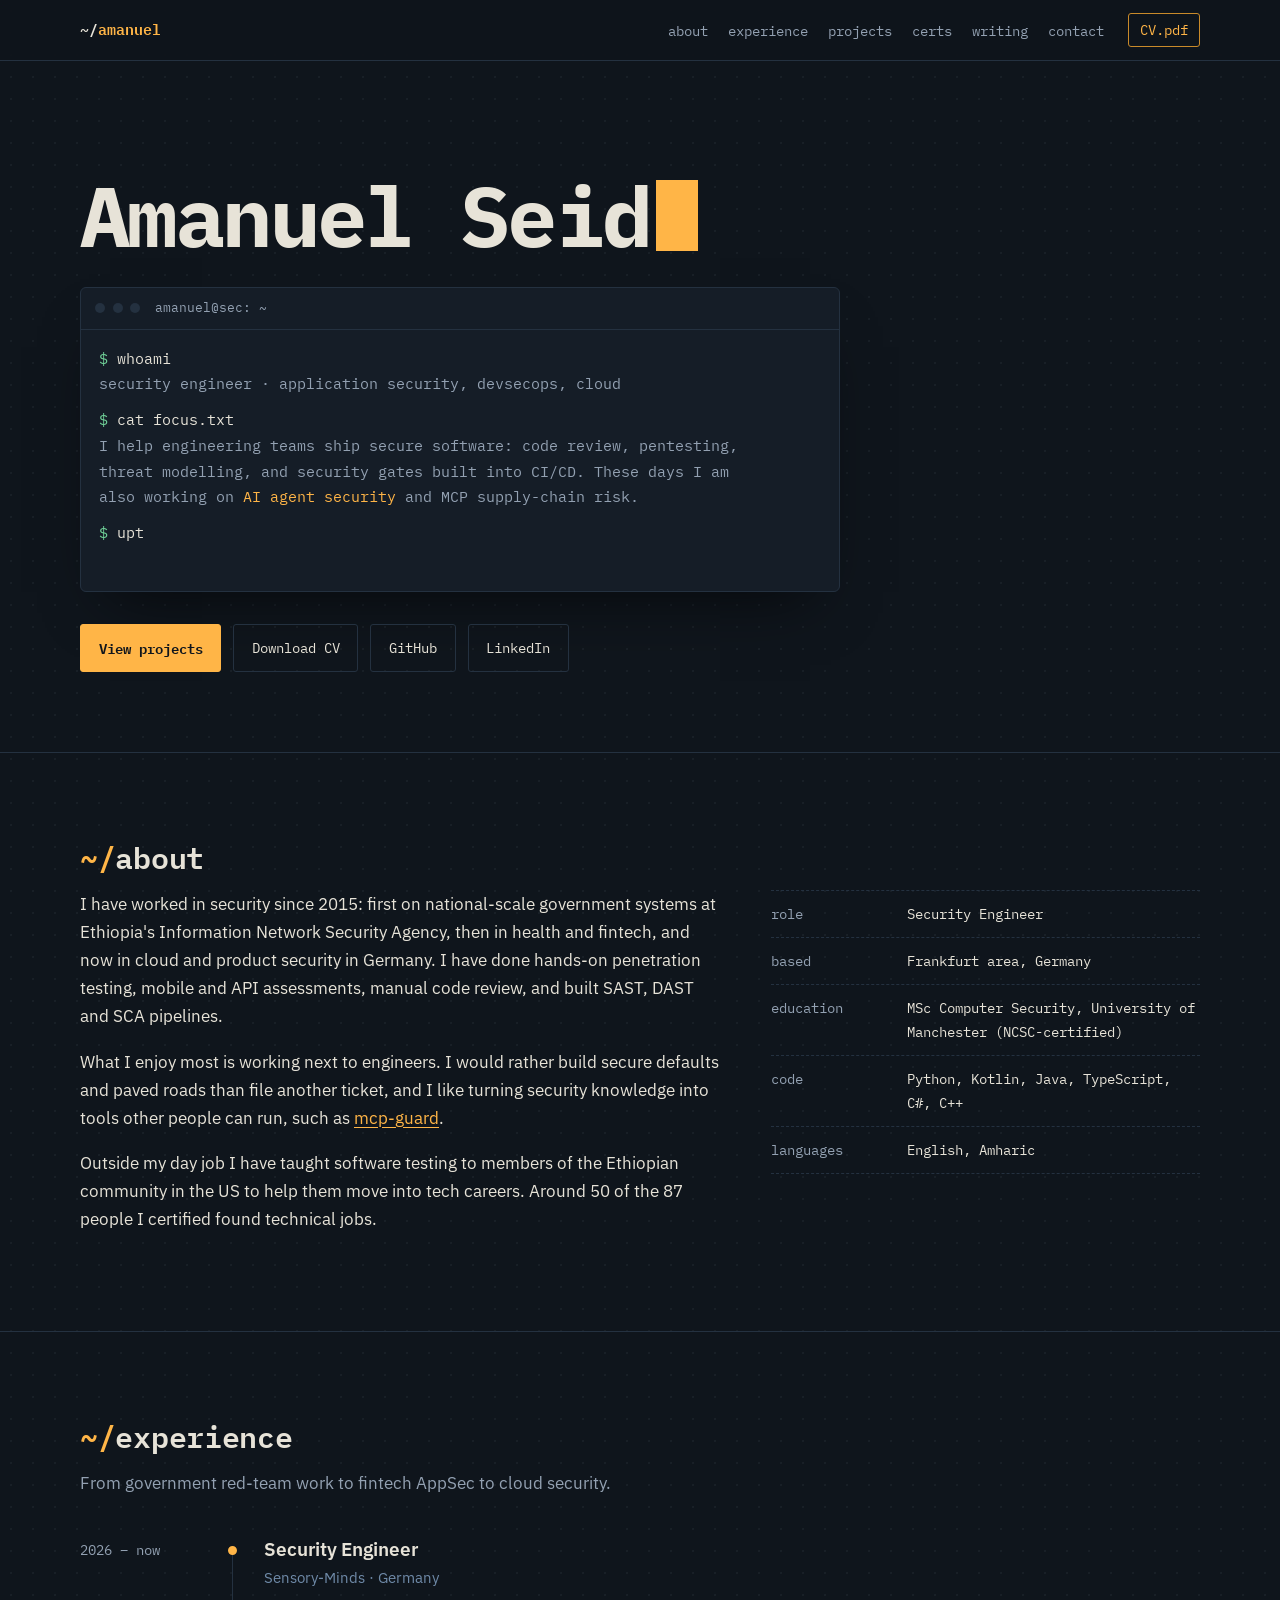
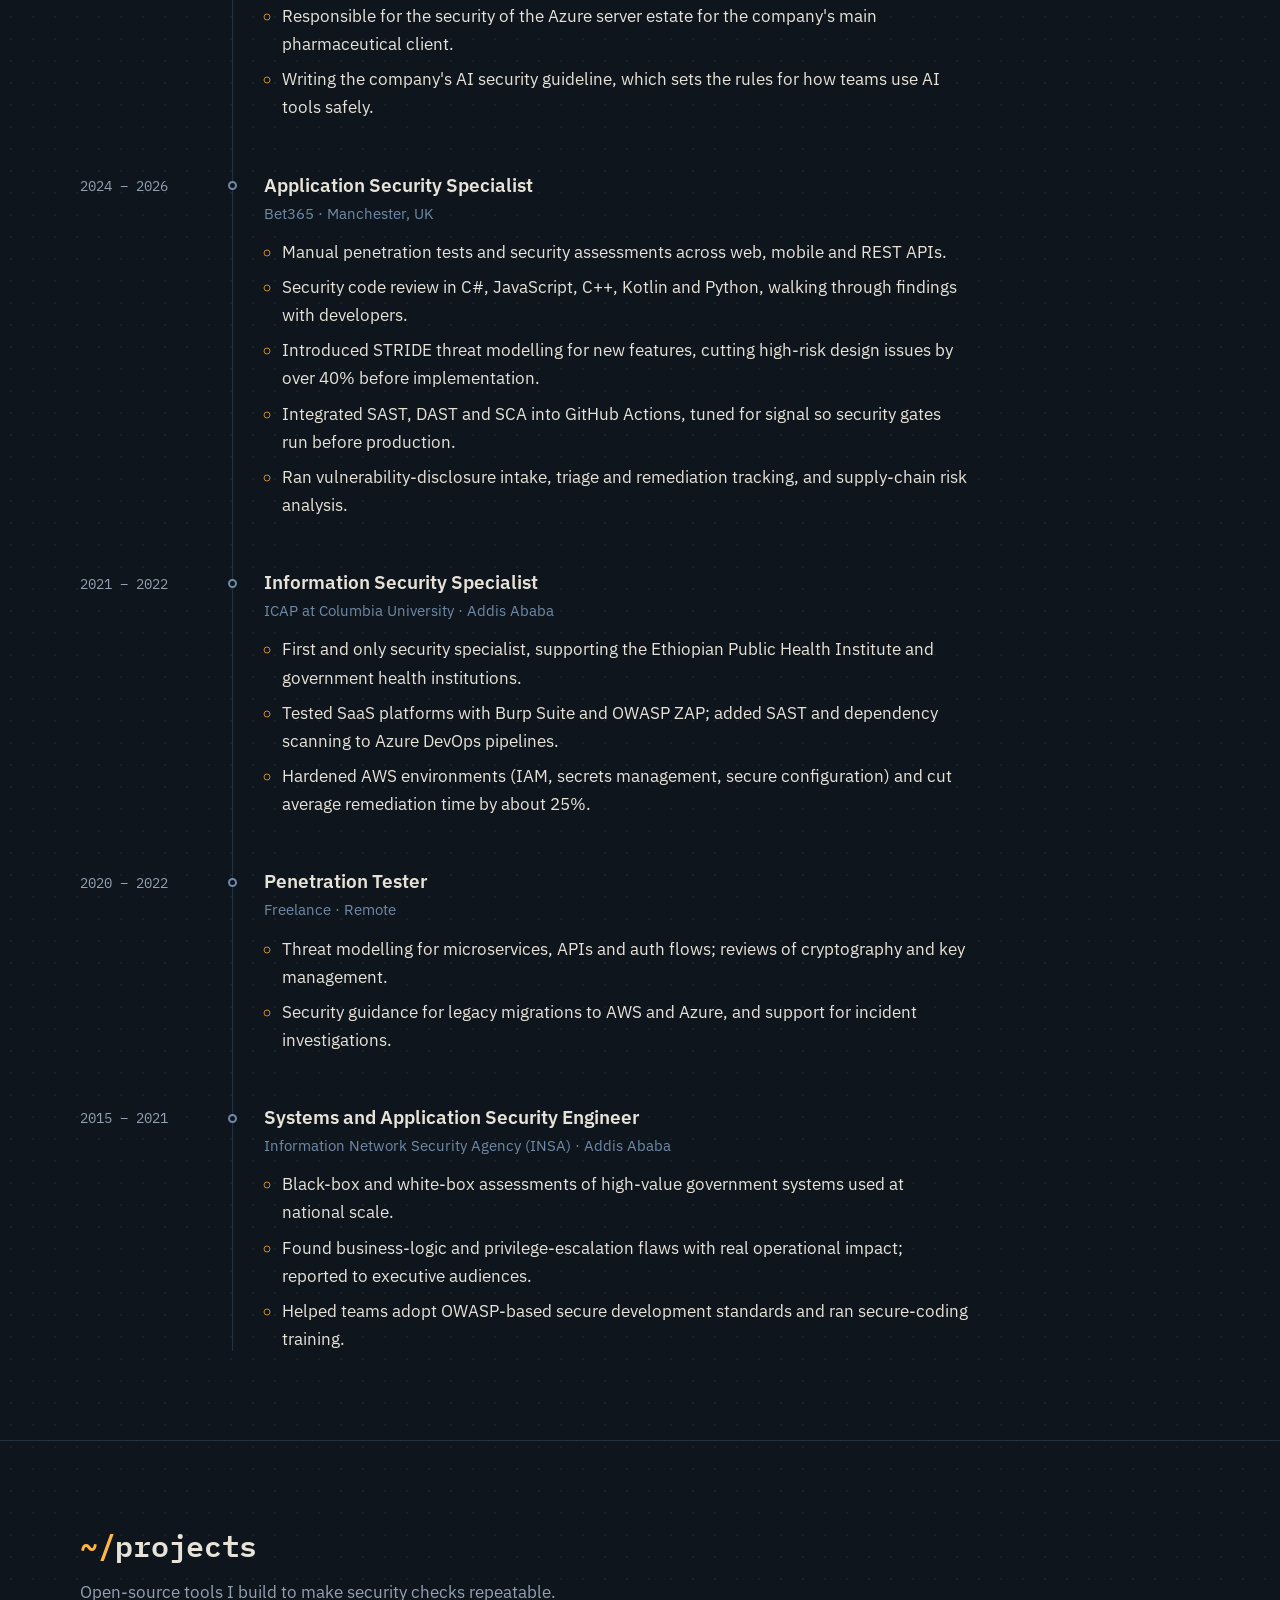
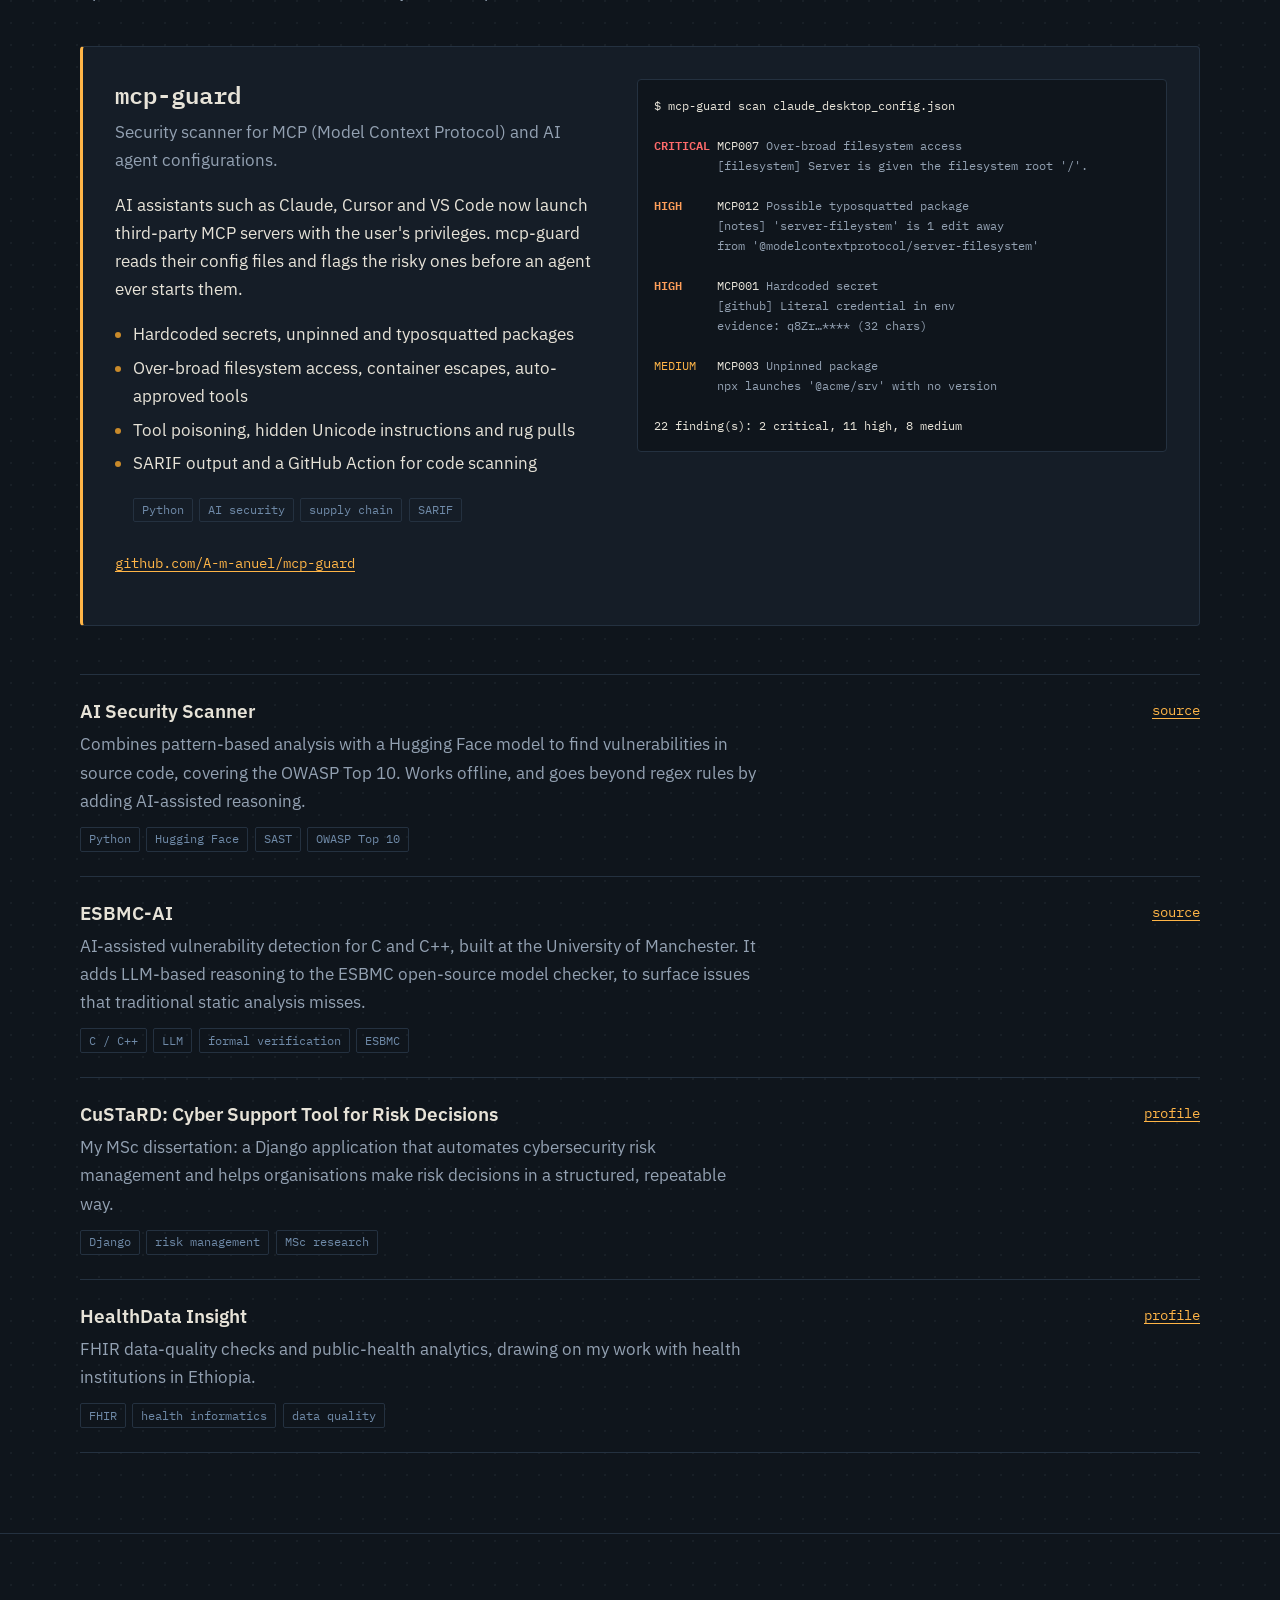
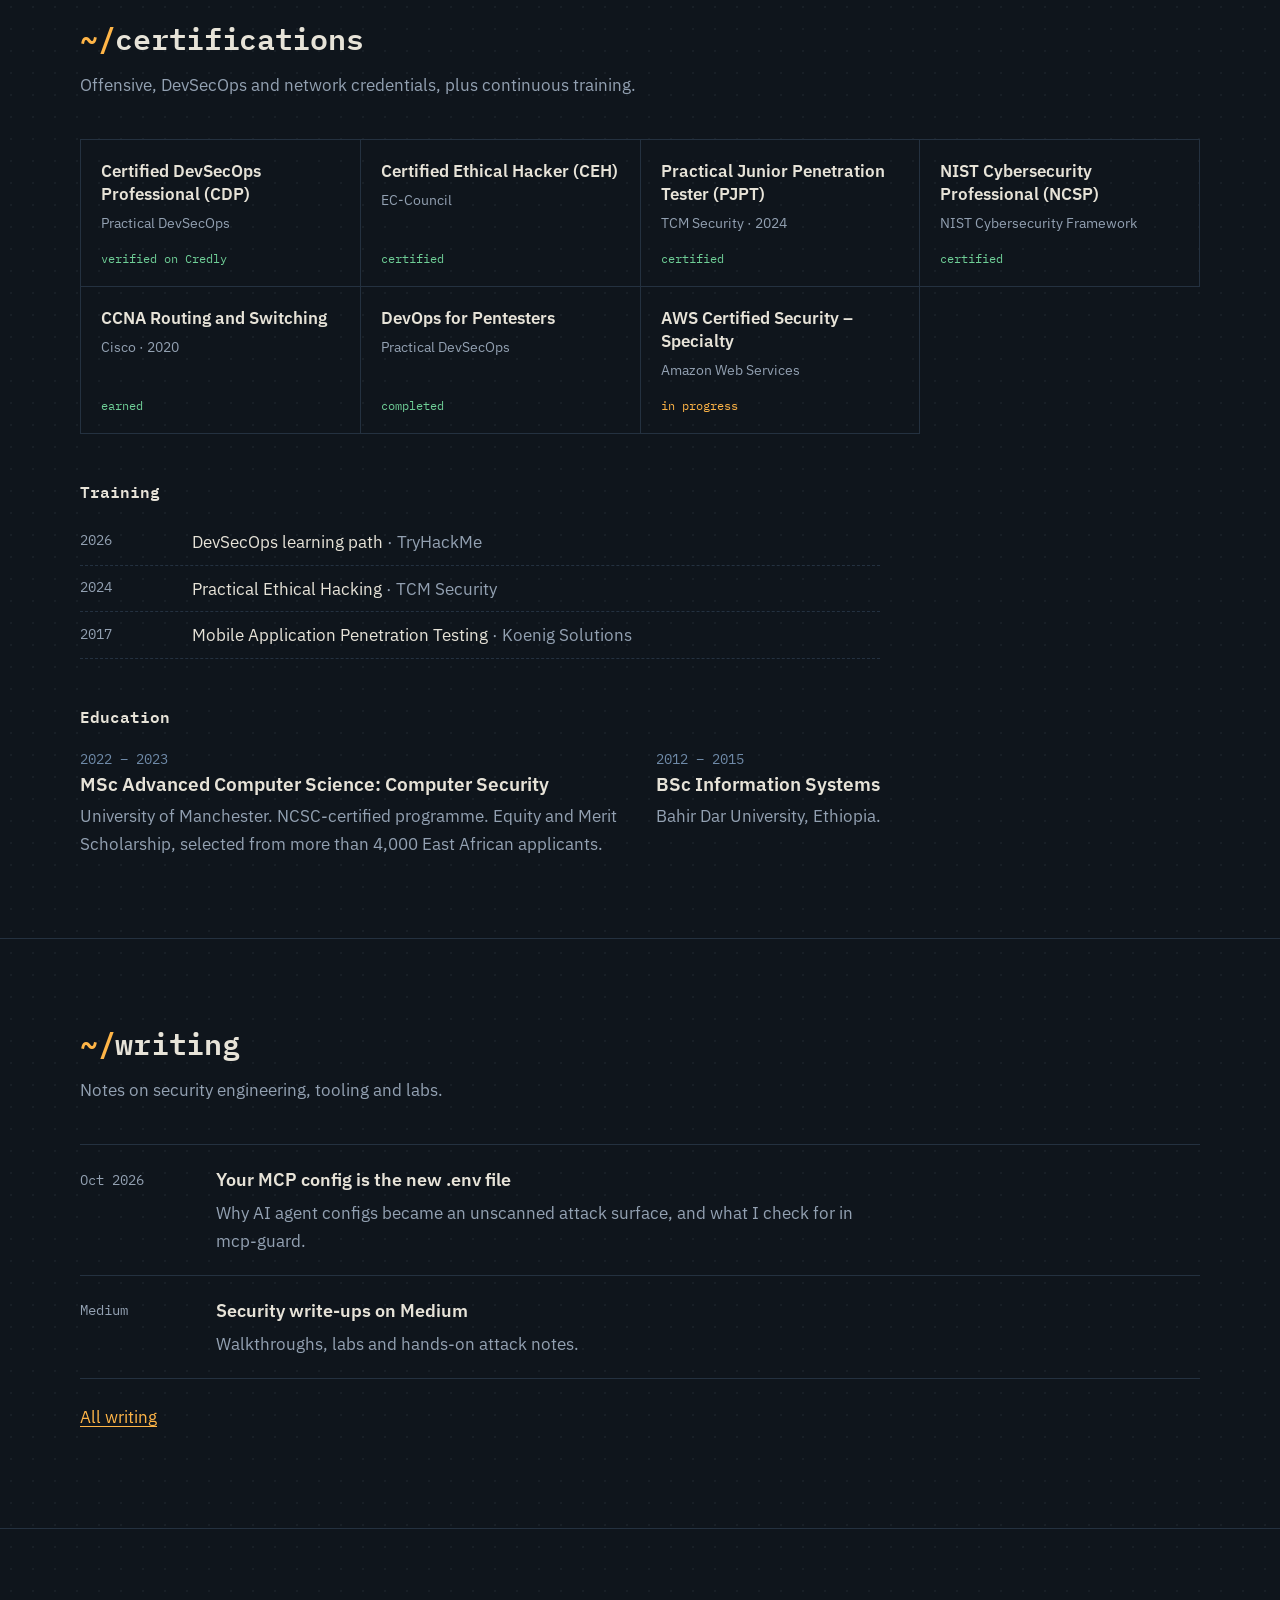
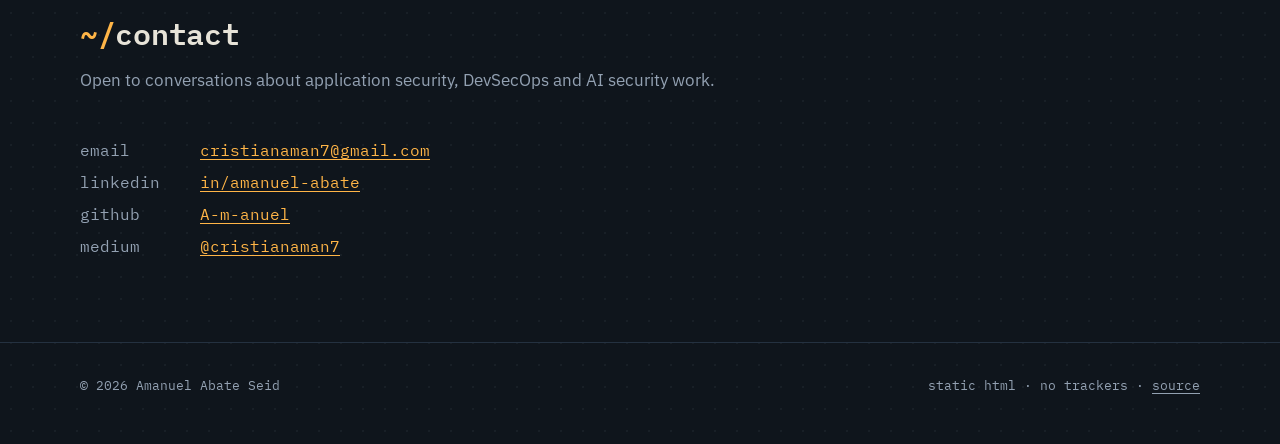
==== commit 366da640: "Redesign site as security engineer portfolio - Terminal-style hero, experience timeline, projects (m" ====
--- a/index.html
+++ b/index.html
@@ -3,155 +3,380 @@
 <head>
   <meta charset="UTF-8">
   <meta name="viewport" content="width=device-width, initial-scale=1.0">
-  <meta
-    name="description"
-    content="Amanuel Seid's cybersecurity portfolio with projects, writing, and a downloadable CV."
-  >
-  <title>Amanuel Seid | Cybersecurity Portfolio</title>
+  <title>Amanuel Seid · Security Engineer</title>
+  <meta name="description" content="Amanuel Seid is a security engineer with 10+ years in application security, DevSecOps and cloud security, and the author of mcp-guard, an open-source scanner for AI agent configurations.">
+  <meta name="author" content="Amanuel Abate Seid">
+  <link rel="canonical" href="https://a-m-anuel.github.io/">
+  <meta property="og:type" content="website">
+  <meta property="og:title" content="Amanuel Seid · Security Engineer">
+  <meta property="og:description" content="Application security, DevSecOps and AI agent security. Projects, certifications and writing.">
+  <meta property="og:url" content="https://a-m-anuel.github.io/">
+  <meta name="theme-color" content="#0f151c">
+  <link rel="icon" href="data:image/svg+xml,%3Csvg xmlns='http://www.w3.org/2000/svg' viewBox='0 0 32 32'%3E%3Crect width='32' height='32' rx='5' fill='%230f151c'/%3E%3Ctext x='5' y='22' font-family='monospace' font-size='16' font-weight='700' fill='%23ffb547'%3E%3E_%3C/text%3E%3C/svg%3E">
   <link rel="preconnect" href="https://fonts.googleapis.com">
   <link rel="preconnect" href="https://fonts.gstatic.com" crossorigin>
-  <link
-    href="https://fonts.googleapis.com/css2?family=IBM+Plex+Mono:wght@400;500;600;700&family=Inter:wght@400;500;600;700&display=swap"
-    rel="stylesheet"
-  >
+  <link href="https://fonts.googleapis.com/css2?family=IBM+Plex+Mono:wght@400;500;600;700&family=IBM+Plex+Sans:wght@400;500;600&display=swap" rel="stylesheet">
   <link rel="stylesheet" href="styles.css">
+  <script type="application/ld+json">
+  {
+    "@context": "https://schema.org",
+    "@type": "Person",
+    "name": "Amanuel Abate Seid",
+    "jobTitle": "Security Engineer",
+    "url": "https://a-m-anuel.github.io/",
+    "sameAs": [
+      "https://github.com/A-m-anuel",
+      "https://www.linkedin.com/in/amanuel-abate/",
+      "https://medium.com/@cristianaman7"
+    ],
+    "alumniOf": ["University of Manchester", "Bahir Dar University"]
+  }
+  </script>
 </head>
-<body class="terminal-theme">
-  <canvas class="network-canvas" id="network-canvas" aria-hidden="true"></canvas>
-
-  <div class="site-frame">
-    <header class="terminal-bar">
-      <div class="terminal-prompt">
-        <span class="prompt-sign">cd</span>
-        <span>/home/amanuelseid</span>
-        <span class="cursor-block" aria-hidden="true"></span>
-      </div>
-      <div class="terminal-actions">
-        <button class="theme-toggle" type="button" aria-label="Toggle navigation panel">◐</button>
-        <button class="menu-toggle" type="button" aria-expanded="false" aria-controls="site-menu" aria-label="Open menu">
-          ☰
-        </button>
-      </div>
-    </header>
-
-    <aside class="side-menu" id="site-menu">
-      <a href="#about">About</a>
-      <a href="blog.html">Blog</a>
-      <a href="#projects">Projects</a>
-      <a href="#contact">Contact</a>
-    </aside>
-
-    <main class="landing-shell">
-      <section class="hero-screen">
-        <div class="hero-content">
-          <p class="hero-kicker">Cybersecurity portfolio</p>
-          <h1>Amanuel Seid</h1>
-          <p class="hero-lead">
-            Security projects, technical writing, and a clear public profile built for GitHub,
-            LinkedIn, and recruiter review.
-          </p>
-          <div class="hero-links">
-            <a href="https://github.com/A-m-anuel" target="_blank" rel="noreferrer">GitHub</a>
-            <a href="https://www.linkedin.com/in/amanuel-abate/" target="_blank" rel="noreferrer">LinkedIn</a>
-            <a href="https://medium.com/@cristianaman7" target="_blank" rel="noreferrer">Medium</a>
-          </div>
-          <div class="hero-actions">
-            <a class="button button-primary" href="assets/Amanuel_Seid_CV.pdf" target="_blank" rel="noreferrer">Download CV</a>
-            <a class="button button-secondary" href="#projects">Explore Work</a>
-          </div>
-        </div>
-      </section>
-
-      <section class="content-section" id="about">
-        <div class="section-header">
-          <p class="section-label">About</p>
-          <h2>Built to feel direct, technical, and easy to scan.</h2>
-        </div>
-        <div class="info-grid">
-          <div class="glass-panel">
+<body>
+  <a class="skip-link" href="#main">Skip to content</a>
+
+  <header class="nav">
+    <div class="wrap">
+      <a class="nav-brand" href="#top">~/<span>amanuel</span></a>
+      <button class="nav-toggle" type="button" aria-expanded="false" aria-controls="nav-links">menu</button>
+      <ul class="nav-links" id="nav-links">
+        <li><a href="#about">about</a></li>
+        <li><a href="#experience">experience</a></li>
+        <li><a href="#projects">projects</a></li>
+        <li><a href="#certifications">certs</a></li>
+        <li><a href="blog.html">writing</a></li>
+        <li><a href="#contact">contact</a></li>
+      </ul>
+      <a class="nav-cv" href="assets/Amanuel_Seid_CV.pdf" target="_blank" rel="noopener">CV.pdf</a>
+    </div>
+  </header>
+
+  <main id="main">
+    <section class="hero" id="top">
+      <div class="wrap">
+        <h1 class="hero-name">Amanuel Seid<span class="caret" aria-hidden="true"></span></h1>
+
+        <div class="terminal" role="group" aria-label="Profile summary">
+          <div class="terminal-head" aria-hidden="true"><i></i><i></i><i></i><b>amanuel@sec: ~</b></div>
+          <div class="terminal-body" id="terminal">
+            <p><span class="ps">$</span> <span class="cmd">whoami</span></p>
+            <p class="out">security engineer · application security, devsecops, cloud</p>
+            <div class="gap"></div>
+            <p><span class="ps">$</span> <span class="cmd">cat focus.txt</span></p>
+            <p class="out">I help engineering teams ship secure software: code review, pentesting,</p>
+            <p class="out">threat modelling, and security gates built into CI/CD. These days I am</p>
+            <p class="out">also working on <span class="hl">AI agent security</span> and MCP supply-chain risk.</p>
+            <div class="gap"></div>
+            <p><span class="ps">$</span> <span class="cmd">uptime</span></p>
+            <p class="out">10+ years in security · Ethiopia → UK → Germany</p>
+          </div>
+        </div>
+
+        <div class="hero-actions">
+          <a class="btn btn-primary" href="#projects">View projects</a>
+          <a class="btn" href="assets/Amanuel_Seid_CV.pdf" target="_blank" rel="noopener">Download CV</a>
+          <a class="btn" href="https://github.com/A-m-anuel" target="_blank" rel="noopener">GitHub</a>
+          <a class="btn" href="https://www.linkedin.com/in/amanuel-abate/" target="_blank" rel="noopener">LinkedIn</a>
+        </div>
+      </div>
+    </section>
+
+    <section class="section" id="about">
+      <div class="wrap">
+        <h2 class="section-title"><span class="path">~/</span>about</h2>
+        <div class="about-grid">
+          <div>
             <p>
-              This site replaces a plain static resume with something stronger: a single link that
-              shows what I work on, how I present technical ideas, and where to find the projects
-              behind my profile.
+              I have worked in security since 2015: first on national-scale government systems at
+              Ethiopia's Information Network Security Agency, then in health and fintech, and now
+              in cloud and product security in Germany. I have done hands-on penetration testing,
+              mobile and API assessments, manual code review, and built SAST, DAST and SCA
+              pipelines.
             </p>
-          </div>
-          <div class="glass-panel">
-            <ul class="detail-list">
-              <li>Focused cybersecurity portfolio</li>
-              <li>Direct links to public work and writing</li>
-              <li>Downloadable CV for applications</li>
+            <p>
+              What I enjoy most is working next to engineers. I would rather build secure defaults
+              and paved roads than file another ticket, and I like turning security knowledge into
+              tools other people can run, such as <a href="#projects">mcp-guard</a>.
+            </p>
+            <p>
+              Outside my day job I have taught software testing to members of the Ethiopian
+              community in the US to help them move into tech careers. Around 50 of the 87 people
+              I certified found technical jobs.
+            </p>
+          </div>
+          <ul class="facts">
+            <li><span class="k">role</span><span>Security Engineer</span></li>
+            <li><span class="k">based</span><span>Frankfurt area, Germany</span></li>
+            <li><span class="k">education</span><span>MSc Computer Security, University of Manchester (NCSC-certified)</span></li>
+            <li><span class="k">code</span><span>Python, Kotlin, Java, TypeScript, C#, C++</span></li>
+            <li><span class="k">languages</span><span>English, Amharic</span></li>
+          </ul>
+        </div>
+      </div>
+    </section>
+
+    <section class="section" id="experience">
+      <div class="wrap">
+        <h2 class="section-title"><span class="path">~/</span>experience</h2>
+        <p class="section-intro">From government red-team work to fintech AppSec to cloud security.</p>
+
+        <ol class="timeline" reversed>
+          <li class="role is-current">
+            <div class="role-when">2026 – now</div>
+            <div class="role-body">
+              <h3>Security Engineer</h3>
+              <p class="role-org">Sensory-Minds · Germany</p>
+              <ul>
+                <li>Responsible for the security of the Azure server estate for the company's main pharmaceutical client.</li>
+                <li>Writing the company's AI security guideline, which sets the rules for how teams use AI tools safely.</li>
+              </ul>
+            </div>
+          </li>
+          <li class="role">
+            <div class="role-when">2024 – 2026</div>
+            <div class="role-body">
+              <h3>Application Security Specialist</h3>
+              <p class="role-org">Bet365 · Manchester, UK</p>
+              <ul>
+                <li>Manual penetration tests and security assessments across web, mobile and REST APIs.</li>
+                <li>Security code review in C#, JavaScript, C++, Kotlin and Python, walking through findings with developers.</li>
+                <li>Introduced STRIDE threat modelling for new features, cutting high-risk design issues by over 40% before implementation.</li>
+                <li>Integrated SAST, DAST and SCA into GitHub Actions, tuned for signal so security gates run before production.</li>
+                <li>Ran vulnerability-disclosure intake, triage and remediation tracking, and supply-chain risk analysis.</li>
+              </ul>
+            </div>
+          </li>
+          <li class="role">
+            <div class="role-when">2021 – 2022</div>
+            <div class="role-body">
+              <h3>Information Security Specialist</h3>
+              <p class="role-org">ICAP at Columbia University · Addis Ababa</p>
+              <ul>
+                <li>First and only security specialist, supporting the Ethiopian Public Health Institute and government health institutions.</li>
+                <li>Tested SaaS platforms with Burp Suite and OWASP ZAP; added SAST and dependency scanning to Azure DevOps pipelines.</li>
+                <li>Hardened AWS environments (IAM, secrets management, secure configuration) and cut average remediation time by about 25%.</li>
+              </ul>
+            </div>
+          </li>
+          <li class="role">
+            <div class="role-when">2020 – 2022</div>
+            <div class="role-body">
+              <h3>Penetration Tester</h3>
+              <p class="role-org">Freelance · Remote</p>
+              <ul>
+                <li>Threat modelling for microservices, APIs and auth flows; reviews of cryptography and key management.</li>
+                <li>Security guidance for legacy migrations to AWS and Azure, and support for incident investigations.</li>
+              </ul>
+            </div>
+          </li>
+          <li class="role">
+            <div class="role-when">2015 – 2021</div>
+            <div class="role-body">
+              <h3>Systems and Application Security Engineer</h3>
+              <p class="role-org">Information Network Security Agency (INSA) · Addis Ababa</p>
+              <ul>
+                <li>Black-box and white-box assessments of high-value government systems used at national scale.</li>
+                <li>Found business-logic and privilege-escalation flaws with real operational impact; reported to executive audiences.</li>
+                <li>Helped teams adopt OWASP-based secure development standards and ran secure-coding training.</li>
+              </ul>
+            </div>
+          </li>
+        </ol>
+      </div>
+    </section>
+
+    <section class="section" id="projects">
+      <div class="wrap">
+        <h2 class="section-title"><span class="path">~/</span>projects</h2>
+        <p class="section-intro">Open-source tools I build to make security checks repeatable.</p>
+
+        <article class="featured">
+          <div>
+            <h3>mcp-guard</h3>
+            <p class="tagline">Security scanner for MCP (Model Context Protocol) and AI agent configurations.</p>
+            <p>
+              AI assistants such as Claude, Cursor and VS Code now launch third-party MCP servers with
+              the user's privileges. mcp-guard reads their config files and flags the risky ones
+              before an agent ever starts them.
+            </p>
+            <ul>
+              <li>Hardcoded secrets, unpinned and typosquatted packages</li>
+              <li>Over-broad filesystem access, container escapes, auto-approved tools</li>
+              <li>Tool poisoning, hidden Unicode instructions and rug pulls</li>
+              <li>SARIF output and a GitHub Action for code scanning</li>
             </ul>
-          </div>
-        </div>
-      </section>
-
-      <section class="content-section" id="projects">
-        <div class="section-header">
-          <p class="section-label">Projects</p>
-          <h2>Selected work</h2>
-        </div>
-        <div class="card-stack">
-          <article class="project-card">
-            <p class="card-index">01</p>
+            <ul class="tags">
+              <li>Python</li><li>AI security</li><li>supply chain</li><li>SARIF</li>
+            </ul>
+            <p style="margin-top:1.25rem"><a class="project-link" href="https://github.com/A-m-anuel/mcp-guard" target="_blank" rel="noopener">github.com/A-m-anuel/mcp-guard</a></p>
+          </div>
+<pre class="scan" aria-label="Example mcp-guard output"><span class="w">$ mcp-guard scan claude_desktop_config.json</span>
+
+<span class="c">CRITICAL</span> <span class="w">MCP007</span> Over-broad filesystem access
+         [filesystem] Server is given the filesystem root '/'.
+
+<span class="h">HIGH</span>     <span class="w">MCP012</span> Possible typosquatted package
+         [notes] 'server-fileystem' is 1 edit away
+         from '@modelcontextprotocol/server-filesystem'
+
+<span class="h">HIGH</span>     <span class="w">MCP001</span> Hardcoded secret
+         [github] Literal credential in env
+         evidence: q8Zr…**** (32 chars)
+
+<span class="m">MEDIUM</span>   <span class="w">MCP003</span> Unpinned package
+         npx launches '@acme/srv' with no version
+
+<span class="w">22 finding(s): 2 critical, 11 high, 8 medium</span></pre>
+        </article>
+
+        <ul class="project-list">
+          <li class="project">
             <div>
               <h3>AI Security Scanner</h3>
-              <p>
-                A security-focused repository that reflects my interest in practical tooling,
-                applied analysis, and hands-on experimentation.
-              </p>
-            </div>
-            <a href="https://github.com/A-m-anuel/ai-security-scanner" target="_blank" rel="noreferrer">Open</a>
-          </article>
-          <article class="project-card">
-            <p class="card-index">02</p>
-            <div>
-              <h3>ESBMC AI</h3>
-              <p>
-                A project exploring technical depth around intelligent systems, experimentation,
-                and engineering-focused problem solving.
-              </p>
-            </div>
-            <a href="https://github.com/A-m-anuel/esbmc-ai" target="_blank" rel="noreferrer">Open</a>
-          </article>
-          <article class="project-card">
-            <p class="card-index">03</p>
-            <div>
-              <h3>Resume PDF</h3>
-              <p>
-                A direct download for recruiters and hiring teams who want the traditional CV format.
-              </p>
-            </div>
-            <a href="assets/Amanuel_Seid_CV.pdf" target="_blank" rel="noreferrer">View</a>
-          </article>
-        </div>
-      </section>
-
-      <section class="content-section" id="writing">
-        <div class="section-header">
-          <p class="section-label">Writing</p>
-          <h2>Notes and walkthroughs</h2>
-        </div>
-        <div class="card-grid">
-          <article class="glass-panel article-card">
-            <h3>Blog archive</h3>
-            <p>Short articles and profile-building content that supports the CV.</p>
-            <a href="blog.html">Visit blog</a>
-          </article>
-          <article class="glass-panel article-card">
-            <h3>Medium</h3>
-            <p>Security posts covering walkthroughs, labs, and technical learning.</p>
-            <a href="https://medium.com/@cristianaman7" target="_blank" rel="noreferrer">Open Medium</a>
-          </article>
-        </div>
-      </section>
-
-      <footer class="site-footer" id="contact">
-        <p>&copy; 2026</p>
-        <a href="https://github.com/A-m-anuel" target="_blank" rel="noreferrer">github.com/A-m-anuel</a>
-        <a href="https://www.linkedin.com/in/amanuel-abate/" target="_blank" rel="noreferrer">linkedin.com/in/amanuel-abate</a>
-      </footer>
-    </main>
-  </div>
+              <p>Combines pattern-based analysis with a Hugging Face model to find vulnerabilities in source code, covering the OWASP Top 10. Works offline, and goes beyond regex rules by adding AI-assisted reasoning.</p>
+              <ul class="tags"><li>Python</li><li>Hugging Face</li><li>SAST</li><li>OWASP Top 10</li></ul>
+            </div>
+            <a class="project-link" href="https://github.com/A-m-anuel/ai-security-scanner" target="_blank" rel="noopener">source</a>
+          </li>
+          <li class="project">
+            <div>
+              <h3>ESBMC-AI</h3>
+              <p>AI-assisted vulnerability detection for C and C++, built at the University of Manchester. It adds LLM-based reasoning to the ESBMC open-source model checker, to surface issues that traditional static analysis misses.</p>
+              <ul class="tags"><li>C / C++</li><li>LLM</li><li>formal verification</li><li>ESBMC</li></ul>
+            </div>
+            <a class="project-link" href="https://github.com/A-m-anuel/esbmc-ai" target="_blank" rel="noopener">source</a>
+          </li>
+          <li class="project">
+            <div>
+              <h3>CuSTaRD: Cyber Support Tool for Risk Decisions</h3>
+              <p>My MSc dissertation: a Django application that automates cybersecurity risk management and helps organisations make risk decisions in a structured, repeatable way.</p>
+              <ul class="tags"><li>Django</li><li>risk management</li><li>MSc research</li></ul>
+            </div>
+            <a class="project-link" href="https://github.com/A-m-anuel" target="_blank" rel="noopener">profile</a>
+          </li>
+          <li class="project">
+            <div>
+              <h3>HealthData Insight</h3>
+              <p>FHIR data-quality checks and public-health analytics, drawing on my work with health institutions in Ethiopia.</p>
+              <ul class="tags"><li>FHIR</li><li>health informatics</li><li>data quality</li></ul>
+            </div>
+            <a class="project-link" href="https://github.com/A-m-anuel" target="_blank" rel="noopener">profile</a>
+          </li>
+        </ul>
+      </div>
+    </section>
+
+    <section class="section" id="certifications">
+      <div class="wrap">
+        <h2 class="section-title"><span class="path">~/</span>certifications</h2>
+        <p class="section-intro">Offensive, DevSecOps and network credentials, plus continuous training.</p>
+
+        <div class="cert-grid">
+          <div class="cert">
+            <span class="cert-name">Certified DevSecOps Professional (CDP)</span>
+            <span class="cert-issuer">Practical DevSecOps</span>
+            <span class="cert-status">verified on Credly</span>
+          </div>
+          <div class="cert">
+            <span class="cert-name">Certified Ethical Hacker (CEH)</span>
+            <span class="cert-issuer">EC-Council</span>
+            <span class="cert-status">certified</span>
+          </div>
+          <div class="cert">
+            <span class="cert-name">Practical Junior Penetration Tester (PJPT)</span>
+            <span class="cert-issuer">TCM Security · 2024</span>
+            <span class="cert-status">certified</span>
+          </div>
+          <div class="cert">
+            <span class="cert-name">NIST Cybersecurity Professional (NCSP)</span>
+            <span class="cert-issuer">NIST Cybersecurity Framework</span>
+            <span class="cert-status">certified</span>
+          </div>
+          <div class="cert">
+            <span class="cert-name">CCNA Routing and Switching</span>
+            <span class="cert-issuer">Cisco · 2020</span>
+            <span class="cert-status">earned</span>
+          </div>
+          <div class="cert">
+            <span class="cert-name">DevOps for Pentesters</span>
+            <span class="cert-issuer">Practical DevSecOps</span>
+            <span class="cert-status">completed</span>
+          </div>
+          <div class="cert">
+            <span class="cert-name">AWS Certified Security – Specialty</span>
+            <span class="cert-issuer">Amazon Web Services</span>
+            <span class="cert-status pending">in progress</span>
+          </div>
+        </div>
+
+        <h3 class="subhead">Training</h3>
+        <ul class="plain-list">
+          <li><span class="yr">2026</span><span>DevSecOps learning path <span class="note">· TryHackMe</span></span></li>
+          <li><span class="yr">2024</span><span>Practical Ethical Hacking <span class="note">· TCM Security</span></span></li>
+          <li><span class="yr">2017</span><span>Mobile Application Penetration Testing <span class="note">· Koenig Solutions</span></span></li>
+        </ul>
+
+        <h3 class="subhead">Education</h3>
+        <div class="edu">
+          <div>
+            <span class="yr">2022 – 2023</span>
+            <h3>MSc Advanced Computer Science: Computer Security</h3>
+            <p>University of Manchester. NCSC-certified programme. Equity and Merit Scholarship, selected from more than 4,000 East African applicants.</p>
+          </div>
+          <div>
+            <span class="yr">2012 – 2015</span>
+            <h3>BSc Information Systems</h3>
+            <p>Bahir Dar University, Ethiopia.</p>
+          </div>
+        </div>
+      </div>
+    </section>
+
+    <section class="section" id="writing">
+      <div class="wrap">
+        <h2 class="section-title"><span class="path">~/</span>writing</h2>
+        <p class="section-intro">Notes on security engineering, tooling and labs.</p>
+        <ul class="posts">
+          <li class="post-row">
+            <time datetime="2026-10">Oct 2026</time>
+            <div>
+              <a class="title" href="posts/mcp-config-attack-surface.html">Your MCP config is the new .env file</a>
+              <p>Why AI agent configs became an unscanned attack surface, and what I check for in mcp-guard.</p>
+            </div>
+          </li>
+          <li class="post-row">
+            <span class="kind">Medium</span>
+            <div>
+              <a class="title" href="https://medium.com/@cristianaman7" target="_blank" rel="noopener">Security write-ups on Medium</a>
+              <p>Walkthroughs, labs and hands-on attack notes.</p>
+            </div>
+          </li>
+        </ul>
+        <p style="margin-top:1.5rem"><a href="blog.html">All writing</a></p>
+      </div>
+    </section>
+
+    <section class="section" id="contact">
+      <div class="wrap">
+        <h2 class="section-title"><span class="path">~/</span>contact</h2>
+        <p class="section-intro">Open to conversations about application security, DevSecOps and AI security work.</p>
+        <div class="contact-block">
+          <div><span class="k">email</span><a href="mailto:cristianaman7@gmail.com">cristianaman7@gmail.com</a></div>
+          <div><span class="k">linkedin</span><a href="https://www.linkedin.com/in/amanuel-abate/" target="_blank" rel="noopener">in/amanuel-abate</a></div>
+          <div><span class="k">github</span><a href="https://github.com/A-m-anuel" target="_blank" rel="noopener">A-m-anuel</a></div>
+          <div><span class="k">medium</span><a href="https://medium.com/@cristianaman7" target="_blank" rel="noopener">@cristianaman7</a></div>
+        </div>
+      </div>
+    </section>
+  </main>
+
+  <footer class="footer">
+    <div class="wrap">
+      <span>© 2026 Amanuel Abate Seid</span>
+      <span>static html · no trackers · <a href="https://github.com/A-m-anuel/A-m-anuel.github.io" target="_blank" rel="noopener">source</a></span>
+    </div>
+  </footer>
 
   <script src="script.js"></script>
 </body>
--- a/styles.css
+++ b/styles.css
@@ -1,411 +1,303 @@
+/* Amanuel Seid — security engineer portfolio
+   Palette: blue-graphite ink, amber phosphor accent, steel secondary. */
+
 :root {
-  --bg: #060b13;
-  --panel: rgba(17, 22, 31, 0.84);
-  --panel-strong: rgba(24, 31, 43, 0.92);
-  --text: #eef3ff;
-  --muted: #b5bfd8;
-  --line: rgba(120, 166, 255, 0.2);
-  --accent: #5fb8ff;
-  --accent-strong: #b4d9ff;
-  --shadow: 0 18px 50px rgba(0, 0, 0, 0.32);
-}
-
-* {
-  box-sizing: border-box;
-}
-
-html {
-  scroll-behavior: smooth;
-}
+  --ink: #0f151c;
+  --ink-raised: #151d27;
+  --ink-line: #243140;
+  --paper: #e7e3d8;
+  --muted: #93a1b2;
+  --steel: #6f8aa8;
+  --amber: #ffb547;
+  --amber-dim: #c98a2a;
+  --ok: #6fcf97;
+  --crit: #ff6b6b;
+  --mono: "IBM Plex Mono", ui-monospace, SFMono-Regular, Menlo, Consolas, monospace;
+  --sans: "IBM Plex Sans", system-ui, -apple-system, "Segoe UI", sans-serif;
+  --measure: 68ch;
+  --wrap: 1120px;
+}
+
+*,
+*::before,
+*::after { box-sizing: border-box; }
+
+html { scroll-behavior: smooth; scroll-padding-top: 80px; }
 
 body {
   margin: 0;
-  min-height: 100vh;
-  color: var(--text);
-  font-family: "Inter", sans-serif;
-  background: linear-gradient(180deg, #040812 0%, #071121 100%);
-}
-
-a {
-  color: inherit;
-}
-
-.network-canvas {
-  position: fixed;
-  inset: 0;
-  width: 100%;
-  height: 100%;
-  z-index: 0;
-  background:
-    radial-gradient(circle at 20% 20%, rgba(29, 78, 216, 0.12), transparent 20%),
-    radial-gradient(circle at 80% 30%, rgba(56, 189, 248, 0.08), transparent 24%),
-    linear-gradient(180deg, rgba(3, 11, 28, 0.88), rgba(3, 10, 22, 0.96));
-}
-
-.site-frame {
-  position: relative;
-  z-index: 1;
-  min-height: 100vh;
-}
-
-.terminal-bar {
-  position: sticky;
-  top: 0;
-  z-index: 30;
-  display: flex;
-  justify-content: space-between;
-  align-items: center;
-  gap: 16px;
-  padding: 24px 28px;
-  background: rgba(16, 18, 24, 0.88);
-  border-bottom: 1px solid rgba(255, 255, 255, 0.04);
-  backdrop-filter: blur(10px);
-}
-
-.terminal-prompt {
-  display: flex;
-  flex-wrap: wrap;
-  align-items: center;
-  gap: 10px;
-  font-family: "IBM Plex Mono", monospace;
-  font-size: clamp(1rem, 1.7vw, 1.85rem);
-  font-weight: 600;
-}
-
-.prompt-sign {
-  color: var(--accent-strong);
-}
-
-.cursor-block {
-  width: 12px;
-  height: 26px;
-  background: rgba(255, 74, 74, 0.2);
-  border-radius: 2px;
-  animation: blink 1.2s steps(1) infinite;
-}
-
-.terminal-actions {
-  display: flex;
-  align-items: center;
-  gap: 8px;
-}
-
-.theme-toggle,
-.menu-toggle {
-  width: 42px;
-  height: 42px;
-  border: 1px solid var(--line);
-  border-radius: 50%;
-  background: rgba(255, 255, 255, 0.04);
-  color: var(--text);
-  font-size: 1.15rem;
-  cursor: pointer;
-}
-
-.side-menu {
-  position: fixed;
-  top: 92px;
-  right: 0;
-  z-index: 20;
-  display: flex;
-  flex-direction: column;
-  gap: 14px;
-  padding: 22px 28px;
-  min-width: 210px;
-  background: rgba(20, 21, 25, 0.88);
-  border-left: 1px solid rgba(255, 255, 255, 0.05);
-  border-bottom: 1px solid rgba(255, 255, 255, 0.05);
-  transform: translateX(100%);
-  transition: transform 220ms ease;
-  backdrop-filter: blur(10px);
-}
-
-.side-menu.is-open {
-  transform: translateX(0);
-}
-
-.side-menu a {
-  text-decoration: none;
-  font-family: "IBM Plex Mono", monospace;
-  font-size: 1.55rem;
-  font-weight: 600;
-}
-
-.landing-shell {
-  width: min(1100px, calc(100% - 32px));
-  margin: 0 auto;
-  padding-bottom: 64px;
-}
-
-.hero-screen {
-  min-height: calc(100vh - 150px);
-  display: grid;
-  place-items: center;
-  text-align: center;
-  padding: 64px 0 32px;
-}
-
-.hero-content {
-  max-width: 760px;
-}
-
-.hero-kicker,
-.section-label {
-  margin: 0 0 18px;
-  color: var(--accent-strong);
-  font-family: "IBM Plex Mono", monospace;
-  font-size: 0.92rem;
-  letter-spacing: 0.12em;
-  text-transform: uppercase;
-}
-
-h1,
-h2,
-h3 {
-  margin: 0 0 16px;
-  line-height: 1.08;
-}
-
-h1 {
-  font-size: clamp(3rem, 8vw, 5.6rem);
-  font-weight: 700;
-  letter-spacing: -0.04em;
-}
-
-h2 {
-  font-size: clamp(2rem, 4vw, 3rem);
-  letter-spacing: -0.04em;
-}
-
-h3 {
-  font-size: 1.35rem;
-}
-
-p,
-li {
-  color: var(--muted);
-  line-height: 1.7;
-}
-
-.hero-lead,
-.page-copy {
-  max-width: 760px;
-  margin: 0 auto;
-  font-size: clamp(1.08rem, 2vw, 1.35rem);
-}
-
-.hero-links,
-.hero-actions {
-  display: flex;
-  flex-wrap: wrap;
-  justify-content: center;
-  gap: 16px;
-}
-
-.hero-links {
-  margin-top: 28px;
-}
-
-.hero-links a,
-.site-footer a,
-.article-card a,
-.project-card a {
-  text-decoration: none;
-}
-
-.hero-links a {
-  font-size: 1.4rem;
-  font-weight: 600;
-}
-
-.hero-actions {
-  margin-top: 28px;
-}
-
-.button {
-  display: inline-flex;
-  align-items: center;
-  justify-content: center;
-  min-height: 48px;
-  padding: 13px 20px;
-  border-radius: 999px;
-  border: 1px solid var(--line);
-  text-decoration: none;
-  font-weight: 600;
-  transition: transform 180ms ease, background-color 180ms ease, border-color 180ms ease;
-}
-
-.button:hover,
-.side-menu a:hover,
-.hero-links a:hover,
-.article-card a:hover,
-.project-card a:hover {
-  transform: translateY(-1px);
-  color: var(--accent-strong);
-}
-
-.button-primary {
-  background: rgba(95, 184, 255, 0.14);
-}
-
-.button-secondary {
-  background: rgba(255, 255, 255, 0.03);
-}
-
-.content-section {
-  margin-top: 28px;
-  padding: 30px;
-  background: var(--panel);
-  border: 1px solid rgba(95, 184, 255, 0.12);
-  border-radius: 28px;
-  box-shadow: var(--shadow);
+  background-color: var(--ink);
+  background-image: radial-gradient(rgba(147, 161, 178, 0.07) 1px, transparent 1px);
+  background-size: 22px 22px;
+  color: var(--paper);
+  font-family: var(--sans);
+  font-size: 1.0625rem;
+  line-height: 1.65;
+  -webkit-font-smoothing: antialiased;
+}
+
+img { max-width: 100%; display: block; }
+
+a { color: var(--amber); text-decoration-thickness: 1px; text-underline-offset: 3px; }
+a:hover { color: #ffd08a; }
+
+:focus-visible { outline: 2px solid var(--amber); outline-offset: 3px; border-radius: 2px; }
+
+::selection { background: var(--amber); color: var(--ink); }
+
+.wrap { width: min(var(--wrap), 100% - 2.5rem); margin-inline: auto; }
+
+.skip-link {
+  position: absolute; left: 1rem; top: -3rem;
+  background: var(--amber); color: var(--ink); padding: .5rem .75rem; font-family: var(--mono);
+  z-index: 100;
+}
+.skip-link:focus { top: 1rem; }
+
+/* ---------- nav ---------- */
+.nav {
+  position: sticky; top: 0; z-index: 50;
+  background: rgba(15, 21, 28, 0.88);
   backdrop-filter: blur(8px);
-}
-
-.section-header {
-  margin-bottom: 22px;
-}
-
-.info-grid,
-.card-grid {
-  display: grid;
-  gap: 18px;
-}
-
-.info-grid {
-  grid-template-columns: 1.25fr 0.9fr;
-}
-
-.card-grid {
-  grid-template-columns: repeat(2, minmax(0, 1fr));
-}
-
-.glass-panel,
-.project-card {
-  background: var(--panel-strong);
-  border: 1px solid rgba(180, 217, 255, 0.08);
-  border-radius: 22px;
-}
-
-.glass-panel {
-  padding: 22px;
-}
-
-.detail-list {
-  margin: 0;
-  padding-left: 18px;
-}
-
-.card-stack {
-  display: grid;
-  gap: 16px;
-}
-
-.project-card {
-  display: grid;
-  grid-template-columns: 72px 1fr 80px;
-  gap: 20px;
-  align-items: center;
-  padding: 22px;
-}
-
-.card-index {
-  margin: 0;
-  color: var(--accent-strong);
-  font-family: "IBM Plex Mono", monospace;
-  font-size: 1.2rem;
-  font-weight: 600;
-}
-
-.project-card a,
-.article-card a {
-  color: var(--accent-strong);
-  font-weight: 600;
-}
-
-.article-card p:last-of-type,
-.project-card p:last-of-type {
-  margin-bottom: 0;
-}
-
-.site-footer {
-  display: flex;
-  flex-direction: column;
-  align-items: center;
-  gap: 10px;
-  padding: 54px 0 36px;
-  text-align: center;
-}
-
-.page-shell-compact {
-  width: min(1080px, calc(100% - 32px));
-  margin: 0 auto;
-  padding: 40px 0 64px;
-}
-
-.page-intro {
-  margin-top: 36px;
-}
-
-.page-title {
-  max-width: 12ch;
-}
-
-@keyframes blink {
-  0%,
-  49% {
-    opacity: 1;
+  border-bottom: 1px solid var(--ink-line);
+}
+.nav .wrap { display: flex; align-items: center; gap: 1.5rem; min-height: 60px; }
+.nav-brand {
+  font-family: var(--mono); font-weight: 600; color: var(--paper); text-decoration: none;
+  font-size: .95rem;
+}
+.nav-brand span { color: var(--amber); }
+.nav-links { display: flex; gap: 1.25rem; margin-left: auto; list-style: none; padding: 0; margin-block: 0; }
+.nav-links a {
+  font-family: var(--mono); font-size: .875rem; color: var(--muted); text-decoration: none;
+}
+.nav-links a:hover, .nav-links a[aria-current="page"] { color: var(--paper); }
+.nav-cv {
+  font-family: var(--mono); font-size: .85rem; text-decoration: none;
+  border: 1px solid var(--amber-dim); color: var(--amber); padding: .3rem .7rem; border-radius: 3px;
+}
+.nav-cv:hover { background: var(--amber); color: var(--ink); }
+.nav-toggle {
+  display: none; margin-left: auto; background: none; border: 1px solid var(--ink-line);
+  color: var(--paper); font-family: var(--mono); padding: .35rem .6rem; border-radius: 3px; cursor: pointer;
+}
+
+@media (max-width: 820px) {
+  .nav-toggle { display: block; }
+  .nav-links {
+    display: none; position: absolute; top: 60px; left: 0; right: 0;
+    flex-direction: column; gap: 0; background: var(--ink); border-bottom: 1px solid var(--ink-line);
+    padding: .5rem 1.25rem 1rem;
   }
-
-  50%,
-  100% {
-    opacity: 0.2;
-  }
-}
-
-@media (max-width: 900px) {
-  .info-grid,
-  .card-grid,
-  .project-card {
-    grid-template-columns: 1fr;
-  }
-
-  .project-card {
-    gap: 14px;
-  }
-}
-
+  .nav-links.is-open { display: flex; }
+  .nav-links a { display: block; padding: .6rem 0; font-size: 1rem; }
+  .nav-cv { display: none; }
+}
+
+/* ---------- hero ---------- */
+.hero { padding: clamp(3.5rem, 9vw, 7rem) 0 clamp(3rem, 7vw, 5rem); }
+.hero-name {
+  font-family: var(--mono); font-weight: 700;
+  font-size: clamp(2.6rem, 7.5vw, 5.25rem); line-height: 1.02; letter-spacing: -0.03em;
+  margin: 0 0 1.75rem;
+}
+.hero-name .caret {
+  display: inline-block; width: .5em; height: .85em; background: var(--amber);
+  vertical-align: -0.05em; margin-left: .08em; animation: blink 1.1s steps(1) infinite;
+}
+@keyframes blink { 50% { opacity: 0; } }
+
+.terminal {
+  background: var(--ink-raised); border: 1px solid var(--ink-line); border-radius: 6px;
+  max-width: 760px; font-family: var(--mono); font-size: .95rem; line-height: 1.7;
+  box-shadow: 0 30px 60px -30px rgba(0, 0, 0, 0.7);
+}
+.terminal-head {
+  display: flex; align-items: center; gap: .45rem; padding: .6rem .9rem;
+  border-bottom: 1px solid var(--ink-line); color: var(--muted); font-size: .8rem;
+}
+.terminal-head i { width: 10px; height: 10px; border-radius: 50%; background: var(--ink-line); }
+.terminal-head b { font-weight: 400; margin-left: .5rem; }
+.terminal-body { padding: 1rem 1.15rem 1.2rem; min-height: 15.5rem; }
+.terminal-body p { margin: 0; white-space: pre-wrap; word-break: break-word; }
+.terminal .ps { color: var(--ok); }
+.terminal .cmd { color: var(--paper); }
+.terminal .out { color: var(--muted); }
+.terminal .hl { color: var(--amber); }
+.terminal a { color: var(--amber); }
+.terminal-body .gap { height: .6rem; }
+
+.hero-actions { display: flex; flex-wrap: wrap; gap: .75rem; margin-top: 2rem; }
+.btn {
+  font-family: var(--mono); font-size: .9rem; text-decoration: none;
+  padding: .7rem 1.1rem; border-radius: 3px; border: 1px solid var(--ink-line); color: var(--paper);
+}
+.btn:hover { border-color: var(--steel); color: var(--paper); }
+.btn-primary { background: var(--amber); border-color: var(--amber); color: var(--ink); font-weight: 600; }
+.btn-primary:hover { background: #ffc66e; color: var(--ink); }
+
+/* ---------- sections ---------- */
+.section { padding: clamp(3rem, 7vw, 5rem) 0; border-top: 1px solid var(--ink-line); }
+.section-title {
+  font-family: var(--mono); font-weight: 600; font-size: clamp(1.4rem, 3vw, 1.85rem);
+  margin: 0 0 .5rem; letter-spacing: -0.01em;
+}
+.section-title .path { color: var(--amber); }
+.section-intro { color: var(--muted); max-width: var(--measure); margin: 0 0 2.5rem; }
+
+h3 { font-family: var(--sans); font-weight: 600; font-size: 1.2rem; line-height: 1.3; margin: 0; }
+
+/* about */
+.about-grid { display: grid; grid-template-columns: minmax(0, 1.5fr) minmax(0, 1fr); gap: 3rem; }
+.about-grid p { max-width: var(--measure); margin: 0 0 1.1rem; }
+.facts { list-style: none; margin: 0; padding: 0; font-family: var(--mono); font-size: .9rem; }
+.facts li { display: grid; grid-template-columns: 7.5rem 1fr; gap: 1rem; padding: .7rem 0; border-bottom: 1px dashed var(--ink-line); }
+.facts li:first-child { border-top: 1px dashed var(--ink-line); }
+.facts dt, .facts .k { color: var(--muted); }
+
+/* experience timeline */
+.timeline { list-style: none; margin: 0; padding: 0; position: relative; }
+.timeline::before {
+  content: ""; position: absolute; left: 9.5rem; top: .6rem; bottom: .6rem; width: 1px; background: var(--ink-line);
+}
+.role { display: grid; grid-template-columns: 8.5rem 1fr; gap: 2rem; padding: 0 0 2.75rem; position: relative; }
+.role:last-child { padding-bottom: 0; }
+.role::before {
+  content: ""; position: absolute; left: calc(9.5rem - 4px); top: .55rem; width: 9px; height: 9px;
+  border-radius: 50%; background: var(--ink); border: 2px solid var(--steel);
+}
+.role.is-current::before { border-color: var(--amber); background: var(--amber); }
+.role-when { font-family: var(--mono); font-size: .85rem; color: var(--muted); padding-top: .15rem; }
+.role-body { padding-left: 1rem; max-width: 72ch; }
+.role-org { color: var(--steel); font-size: .95rem; margin: .2rem 0 .75rem; }
+.role-body ul { margin: 0; padding-left: 1.1rem; }
+.role-body li { margin-bottom: .45rem; }
+.role-body li::marker { color: var(--amber-dim); }
+
+/* projects */
+.featured {
+  display: grid; grid-template-columns: minmax(0, 1fr) minmax(0, 1.1fr); gap: 2.5rem;
+  padding: 2rem; border: 1px solid var(--ink-line); border-left: 3px solid var(--amber);
+  background: var(--ink-raised); border-radius: 4px; margin-bottom: 3rem;
+}
+.featured h3 { font-family: var(--mono); font-size: 1.5rem; }
+.featured .tagline { color: var(--muted); margin: .5rem 0 1rem; }
+.featured ul { padding-left: 1.1rem; margin: 0 0 1.25rem; }
+.featured li { margin-bottom: .35rem; }
+.featured li::marker { color: var(--amber-dim); }
+.scan {
+  margin: 0; font-family: var(--mono); font-size: .78rem; line-height: 1.6; background: var(--ink);
+  border: 1px solid var(--ink-line); border-radius: 4px; padding: 1rem; overflow-x: auto; color: var(--muted);
+  align-self: start;
+}
+.scan .c { color: var(--crit); font-weight: 600; }
+.scan .h { color: #ff9f5a; font-weight: 600; }
+.scan .m { color: var(--amber); }
+.scan .p { color: var(--ok); }
+.scan .w { color: var(--paper); }
+
+.project-list { list-style: none; margin: 0; padding: 0; }
+.project {
+  display: grid; grid-template-columns: minmax(0, 1fr) auto; gap: .4rem 2rem;
+  padding: 1.5rem 0; border-top: 1px solid var(--ink-line);
+}
+.project:last-child { border-bottom: 1px solid var(--ink-line); }
+.project p { margin: .4rem 0 0; color: var(--muted); max-width: var(--measure); }
+.project-link { font-family: var(--mono); font-size: .875rem; align-self: start; white-space: nowrap; }
+
+.tags { display: flex; flex-wrap: wrap; gap: .4rem; list-style: none; padding: 0; margin: .75rem 0 0; }
+.tags li {
+  font-family: var(--mono); font-size: .75rem; color: var(--steel);
+  border: 1px solid var(--ink-line); padding: .1rem .5rem; border-radius: 2px;
+}
+
+/* certifications */
+.cert-grid {
+  display: grid; grid-template-columns: repeat(auto-fill, minmax(250px, 1fr));
+  border-top: 1px solid var(--ink-line); border-left: 1px solid var(--ink-line);
+}
+.cert {
+  padding: 1.25rem 1.25rem 1.1rem; display: flex; flex-direction: column; gap: .3rem;
+  border-right: 1px solid var(--ink-line); border-bottom: 1px solid var(--ink-line);
+}
+.cert-name { font-weight: 600; line-height: 1.35; }
+.cert-issuer { color: var(--muted); font-size: .9rem; }
+.cert-status { margin-top: auto; padding-top: .6rem; font-family: var(--mono); font-size: .75rem; color: var(--ok); }
+.cert-status.pending { color: var(--amber); }
+.cert-status a { color: inherit; }
+
+.subhead { font-family: var(--mono); font-size: 1rem; font-weight: 600; color: var(--paper); margin: 3rem 0 1rem; }
+.plain-list { list-style: none; margin: 0; padding: 0; max-width: 80ch; }
+.plain-list li { display: grid; grid-template-columns: 6rem 1fr; gap: 1rem; padding: .55rem 0; border-bottom: 1px dashed var(--ink-line); }
+.plain-list .yr { font-family: var(--mono); font-size: .85rem; color: var(--muted); padding-top: .1rem; }
+.plain-list .note { color: var(--muted); }
+
+/* education */
+.edu { display: grid; grid-template-columns: repeat(auto-fit, minmax(300px, 1fr)); gap: 2rem; }
+.edu p { margin: .35rem 0 0; color: var(--muted); }
+.edu .yr { font-family: var(--mono); font-size: .85rem; color: var(--steel); }
+
+/* writing */
+.posts { list-style: none; margin: 0; padding: 0; }
+.post-row { display: grid; grid-template-columns: 7rem 1fr; gap: 1.5rem; padding: 1.25rem 0; border-top: 1px solid var(--ink-line); }
+.post-row:last-child { border-bottom: 1px solid var(--ink-line); }
+.post-row time, .post-row .kind { font-family: var(--mono); font-size: .85rem; color: var(--muted); padding-top: .2rem; }
+.post-row a.title { color: var(--paper); text-decoration: none; font-weight: 600; font-size: 1.1rem; }
+.post-row a.title:hover { color: var(--amber); }
+.post-row p { margin: .3rem 0 0; color: var(--muted); max-width: var(--measure); }
+
+/* contact */
+.contact-block { font-family: var(--mono); font-size: 1rem; line-height: 2; }
+.contact-block .k { color: var(--muted); display: inline-block; min-width: 7.5rem; }
+
+.footer { border-top: 1px solid var(--ink-line); padding: 2rem 0 3rem; color: var(--muted); font-family: var(--mono); font-size: .8rem; }
+.footer .wrap { display: flex; flex-wrap: wrap; justify-content: space-between; gap: 1rem; }
+.footer a { color: var(--muted); }
+
+/* article pages */
+.article { padding: clamp(3rem, 8vw, 5rem) 0; }
+.article-head { max-width: var(--measure); margin-bottom: 2.5rem; }
+.article-head .meta { font-family: var(--mono); font-size: .85rem; color: var(--muted); margin: 0 0 1rem; }
+.article-head h1 {
+  font-family: var(--mono); font-size: clamp(1.9rem, 4.5vw, 2.8rem); line-height: 1.15; letter-spacing: -0.02em; margin: 0 0 1rem;
+}
+.article-head .lede { font-size: 1.2rem; color: var(--muted); margin: 0; }
+.prose { max-width: var(--measure); }
+.prose h2 { font-family: var(--mono); font-size: 1.3rem; margin: 2.5rem 0 .75rem; }
+.prose p, .prose ul, .prose ol { margin: 0 0 1.2rem; }
+.prose li { margin-bottom: .4rem; }
+.prose li::marker { color: var(--amber-dim); }
+.prose code { font-family: var(--mono); font-size: .9em; background: var(--ink-raised); border: 1px solid var(--ink-line); padding: .05rem .35rem; border-radius: 3px; }
+.prose pre { background: var(--ink-raised); border: 1px solid var(--ink-line); border-radius: 4px; padding: 1rem; overflow-x: auto; font-size: .85rem; line-height: 1.55; margin: 0 0 1.5rem; }
+.prose pre code { background: none; border: 0; padding: 0; }
+.prose blockquote { margin: 0 0 1.2rem; padding-left: 1rem; border-left: 3px solid var(--amber); color: var(--muted); }
+.back { display: inline-block; margin-top: 2rem; font-family: var(--mono); font-size: .9rem; }
+
+/* responsive */
+@media (max-width: 860px) {
+  .about-grid, .featured { grid-template-columns: 1fr; }
+  .featured { padding: 1.5rem; gap: 1.5rem; }
+}
 @media (max-width: 640px) {
-  .terminal-bar {
-    padding: 18px 16px;
-  }
-
-  .landing-shell,
-  .page-shell-compact {
-    width: min(100% - 20px, 1100px);
-  }
-
-  .content-section {
-    padding: 22px;
-    border-radius: 22px;
-  }
-
-  .side-menu {
-    top: 78px;
-    min-width: 180px;
-    padding: 18px 20px;
-  }
-
-  .side-menu a {
-    font-size: 1.2rem;
-  }
-
-  .hero-screen {
-    min-height: calc(100vh - 110px);
-    padding-top: 38px;
-  }
-
-  .hero-links a {
-    font-size: 1.1rem;
-  }
-}
+  body { font-size: 1rem; }
+  .timeline::before { left: 4px; }
+  .role { grid-template-columns: 1fr; gap: .25rem; padding-left: 1.5rem; }
+  .role::before { left: 0; }
+  .role-body { padding-left: 0; }
+  .project { grid-template-columns: 1fr; }
+  .post-row, .plain-list li { grid-template-columns: 1fr; gap: .2rem; }
+  .facts li { grid-template-columns: 6rem 1fr; }
+  .terminal { font-size: .85rem; }
+  .terminal-body { min-height: 17rem; }
+  .contact-block .k { display: block; min-width: 0; line-height: 1.4; margin-top: .5rem; }
+}
+
+@media (prefers-reduced-motion: reduce) {
+  html { scroll-behavior: auto; }
+  .hero-name .caret { animation: none; }
+}
+
+@media print {
+  body { background: #fff; color: #000; }
+  .nav, .hero-actions, .terminal, .footer { display: none; }
+}
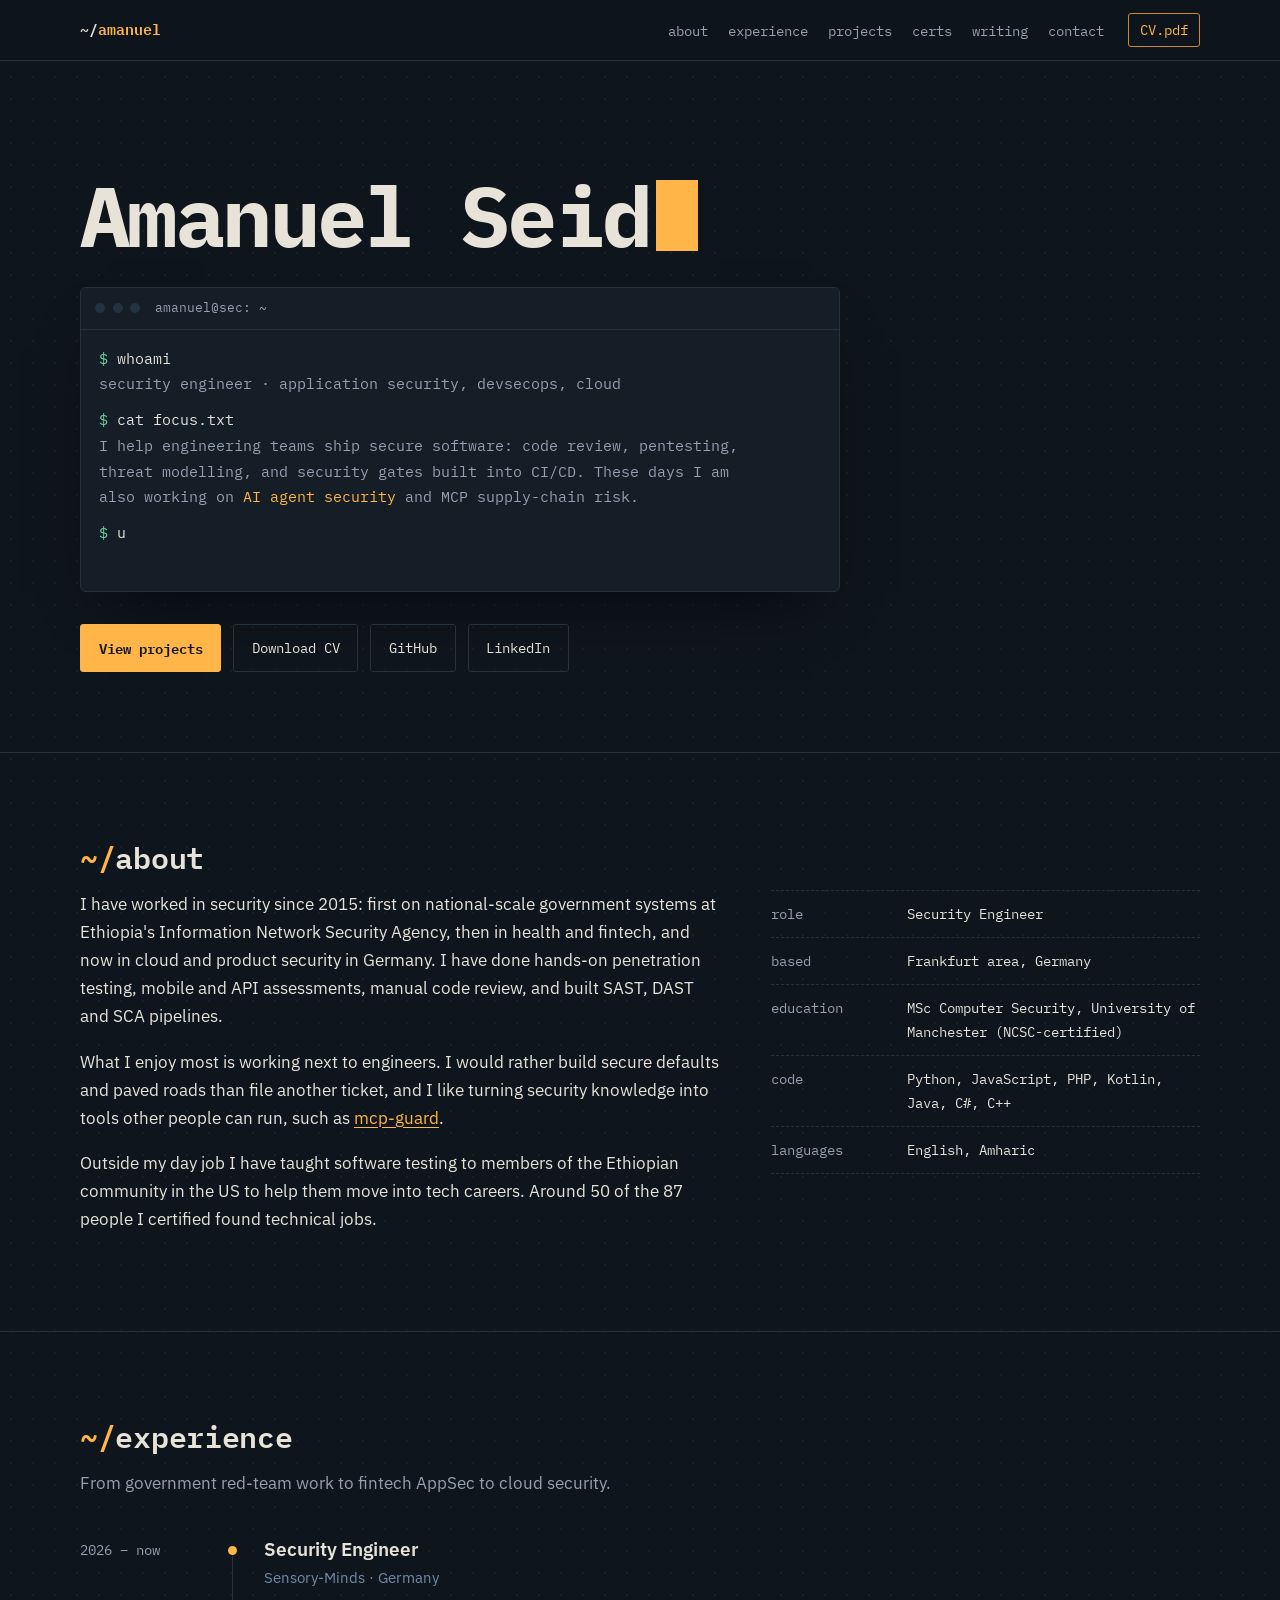
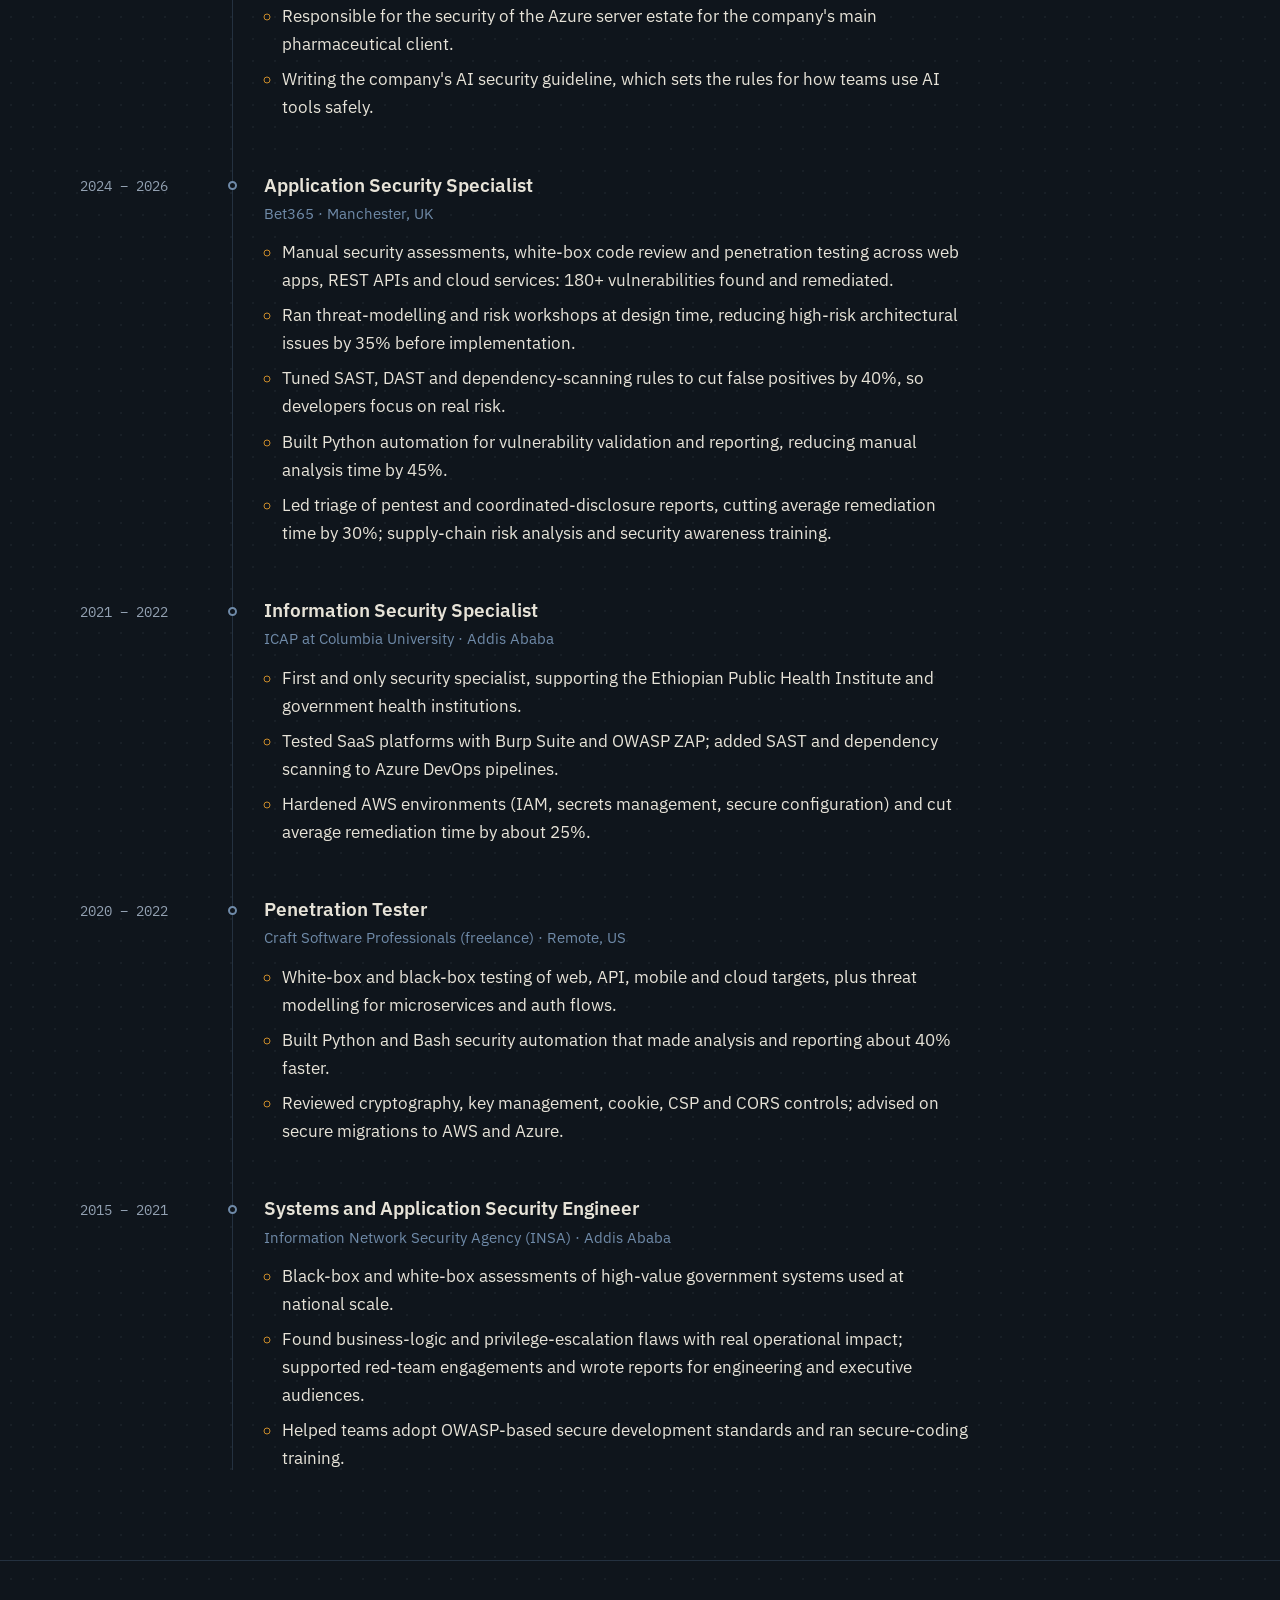
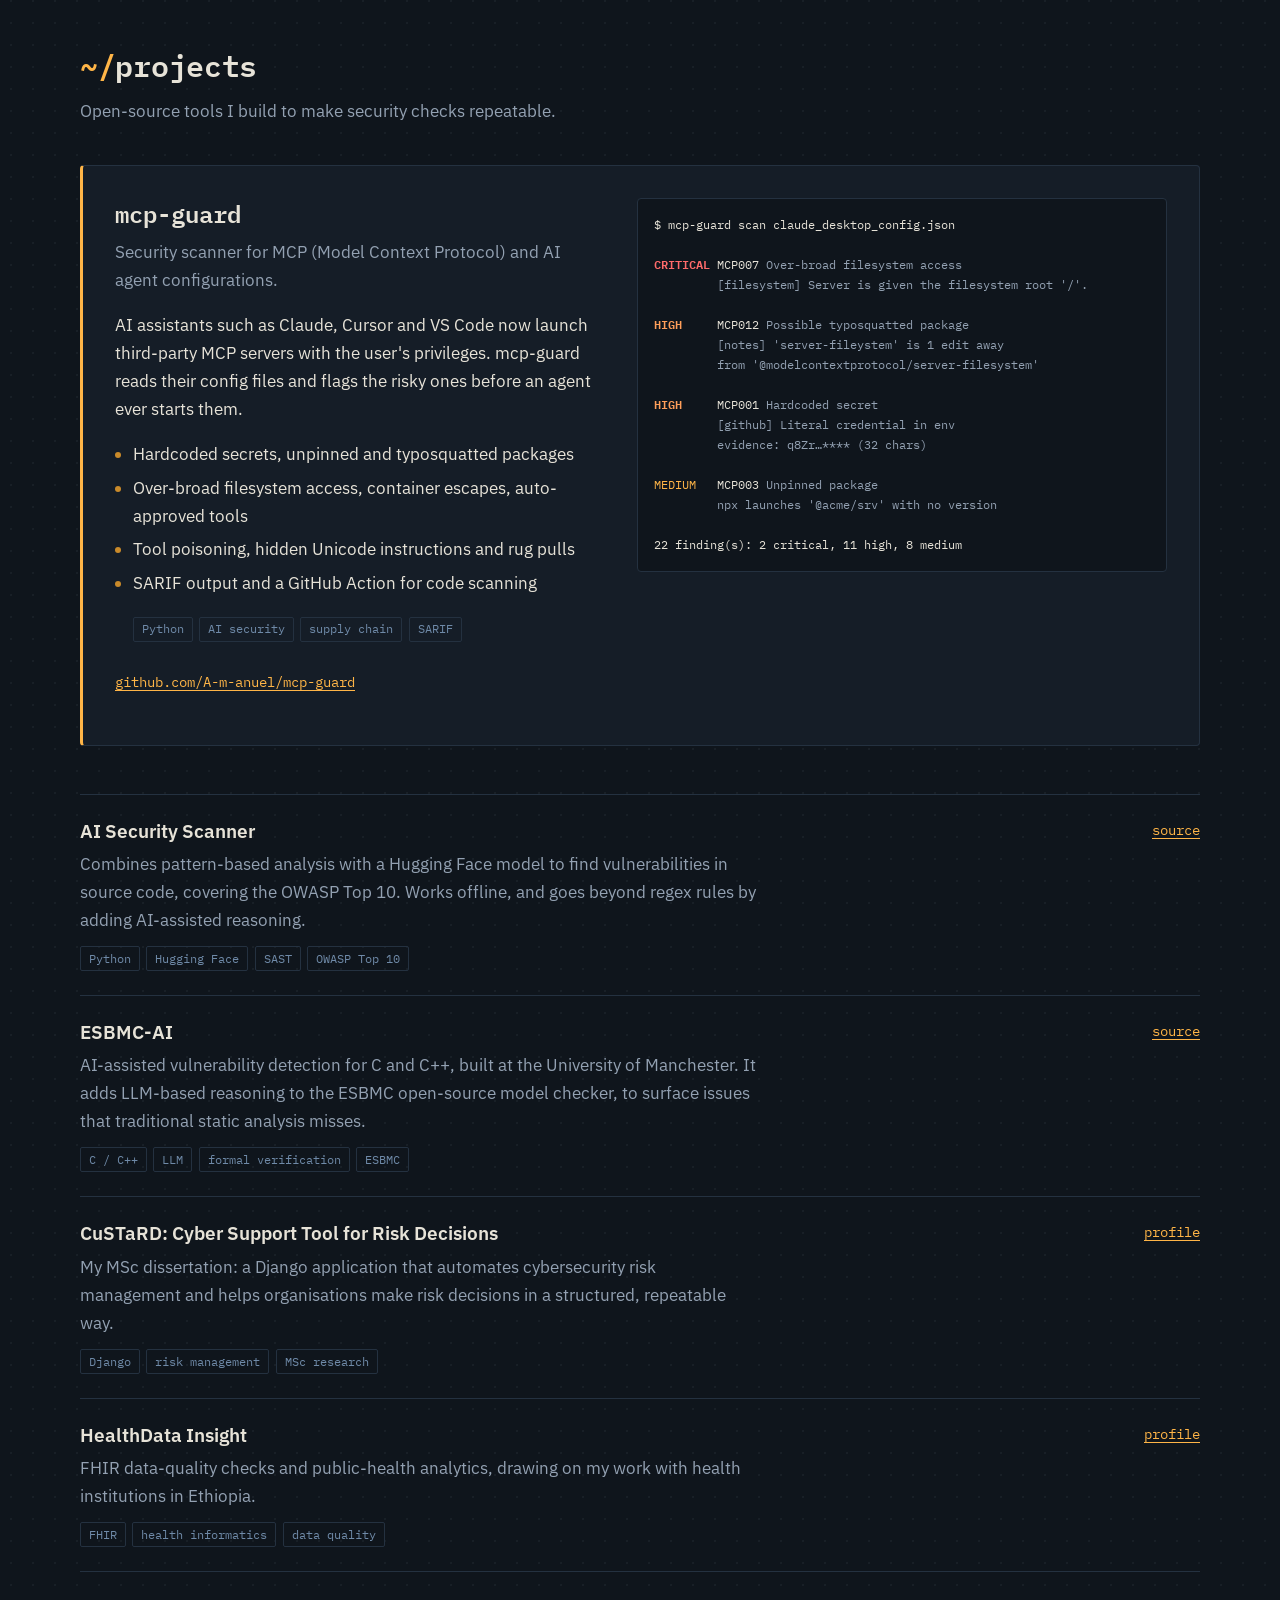
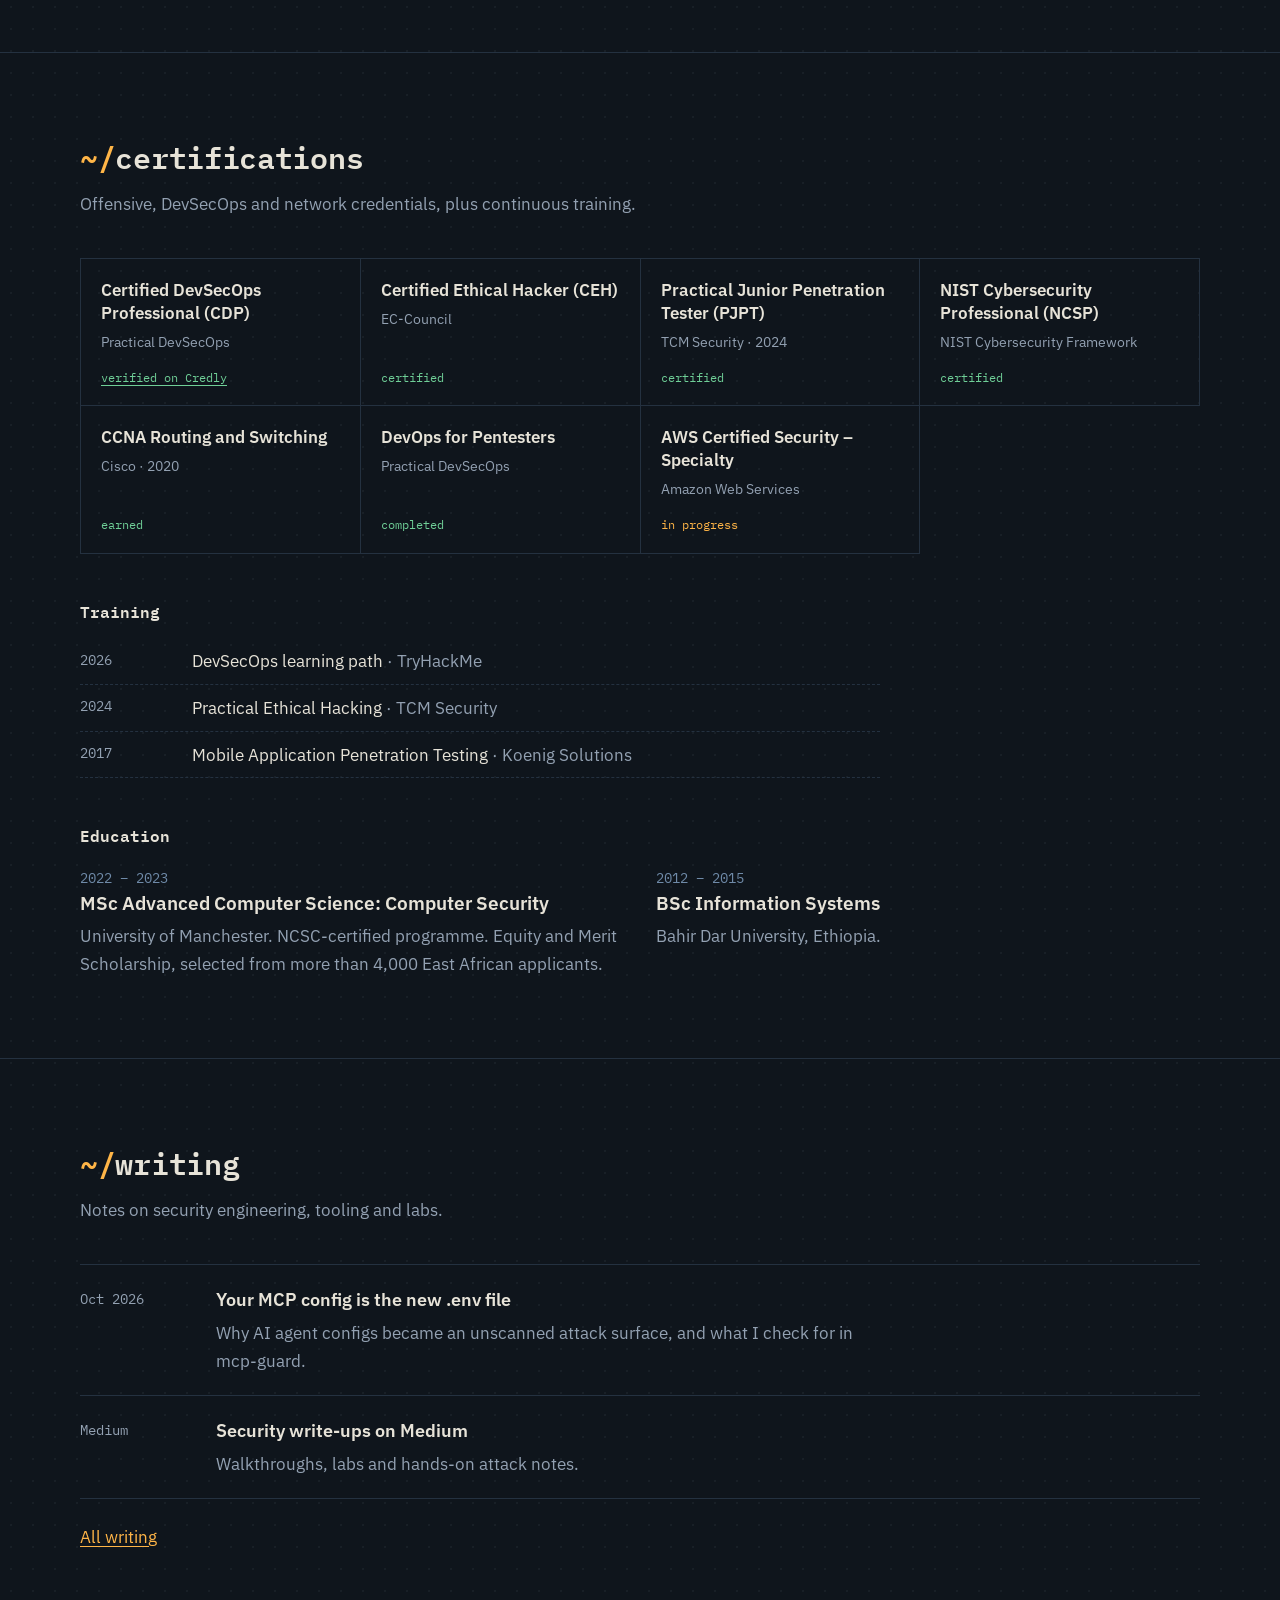
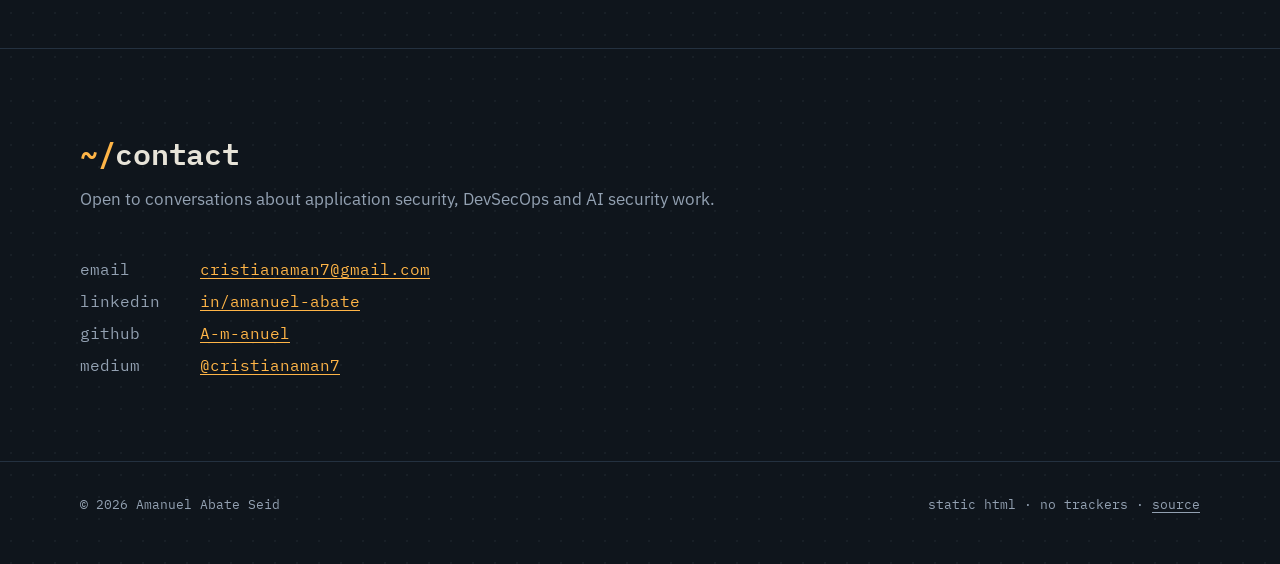
==== commit 94cc0cea: "Update experience and certifications from latest CV Co-Authored-By: Claude Opus 5.5 <noreply@anthrop" ====
--- a/index.html
+++ b/index.html
@@ -109,7 +109,7 @@
             <li><span class="k">role</span><span>Security Engineer</span></li>
             <li><span class="k">based</span><span>Frankfurt area, Germany</span></li>
             <li><span class="k">education</span><span>MSc Computer Security, University of Manchester (NCSC-certified)</span></li>
-            <li><span class="k">code</span><span>Python, Kotlin, Java, TypeScript, C#, C++</span></li>
+            <li><span class="k">code</span><span>Python, JavaScript, PHP, Kotlin, Java, C#, C++</span></li>
             <li><span class="k">languages</span><span>English, Amharic</span></li>
           </ul>
         </div>
@@ -139,11 +139,11 @@
               <h3>Application Security Specialist</h3>
               <p class="role-org">Bet365 · Manchester, UK</p>
               <ul>
-                <li>Manual penetration tests and security assessments across web, mobile and REST APIs.</li>
-                <li>Security code review in C#, JavaScript, C++, Kotlin and Python, walking through findings with developers.</li>
-                <li>Introduced STRIDE threat modelling for new features, cutting high-risk design issues by over 40% before implementation.</li>
-                <li>Integrated SAST, DAST and SCA into GitHub Actions, tuned for signal so security gates run before production.</li>
-                <li>Ran vulnerability-disclosure intake, triage and remediation tracking, and supply-chain risk analysis.</li>
+                <li>Manual security assessments, white-box code review and penetration testing across web apps, REST APIs and cloud services: 180+ vulnerabilities found and remediated.</li>
+                <li>Ran threat-modelling and risk workshops at design time, reducing high-risk architectural issues by 35% before implementation.</li>
+                <li>Tuned SAST, DAST and dependency-scanning rules to cut false positives by 40%, so developers focus on real risk.</li>
+                <li>Built Python automation for vulnerability validation and reporting, reducing manual analysis time by 45%.</li>
+                <li>Led triage of pentest and coordinated-disclosure reports, cutting average remediation time by 30%; supply-chain risk analysis and security awareness training.</li>
               </ul>
             </div>
           </li>
@@ -163,10 +163,11 @@
             <div class="role-when">2020 – 2022</div>
             <div class="role-body">
               <h3>Penetration Tester</h3>
-              <p class="role-org">Freelance · Remote</p>
-              <ul>
-                <li>Threat modelling for microservices, APIs and auth flows; reviews of cryptography and key management.</li>
-                <li>Security guidance for legacy migrations to AWS and Azure, and support for incident investigations.</li>
+              <p class="role-org">Craft Software Professionals (freelance) · Remote, US</p>
+              <ul>
+                <li>White-box and black-box testing of web, API, mobile and cloud targets, plus threat modelling for microservices and auth flows.</li>
+                <li>Built Python and Bash security automation that made analysis and reporting about 40% faster.</li>
+                <li>Reviewed cryptography, key management, cookie, CSP and CORS controls; advised on secure migrations to AWS and Azure.</li>
               </ul>
             </div>
           </li>
@@ -177,7 +178,7 @@
               <p class="role-org">Information Network Security Agency (INSA) · Addis Ababa</p>
               <ul>
                 <li>Black-box and white-box assessments of high-value government systems used at national scale.</li>
-                <li>Found business-logic and privilege-escalation flaws with real operational impact; reported to executive audiences.</li>
+                <li>Found business-logic and privilege-escalation flaws with real operational impact; supported red-team engagements and wrote reports for engineering and executive audiences.</li>
                 <li>Helped teams adopt OWASP-based secure development standards and ran secure-coding training.</li>
               </ul>
             </div>
@@ -276,7 +277,7 @@
           <div class="cert">
             <span class="cert-name">Certified DevSecOps Professional (CDP)</span>
             <span class="cert-issuer">Practical DevSecOps</span>
-            <span class="cert-status">verified on Credly</span>
+            <span class="cert-status"><a href="https://www.credly.com/badges/7e1b2927-9882-446c-b22a-9bb46737bf9d/public_url" target="_blank" rel="noopener">verified on Credly</a></span>
           </div>
           <div class="cert">
             <span class="cert-name">Certified Ethical Hacker (CEH)</span>
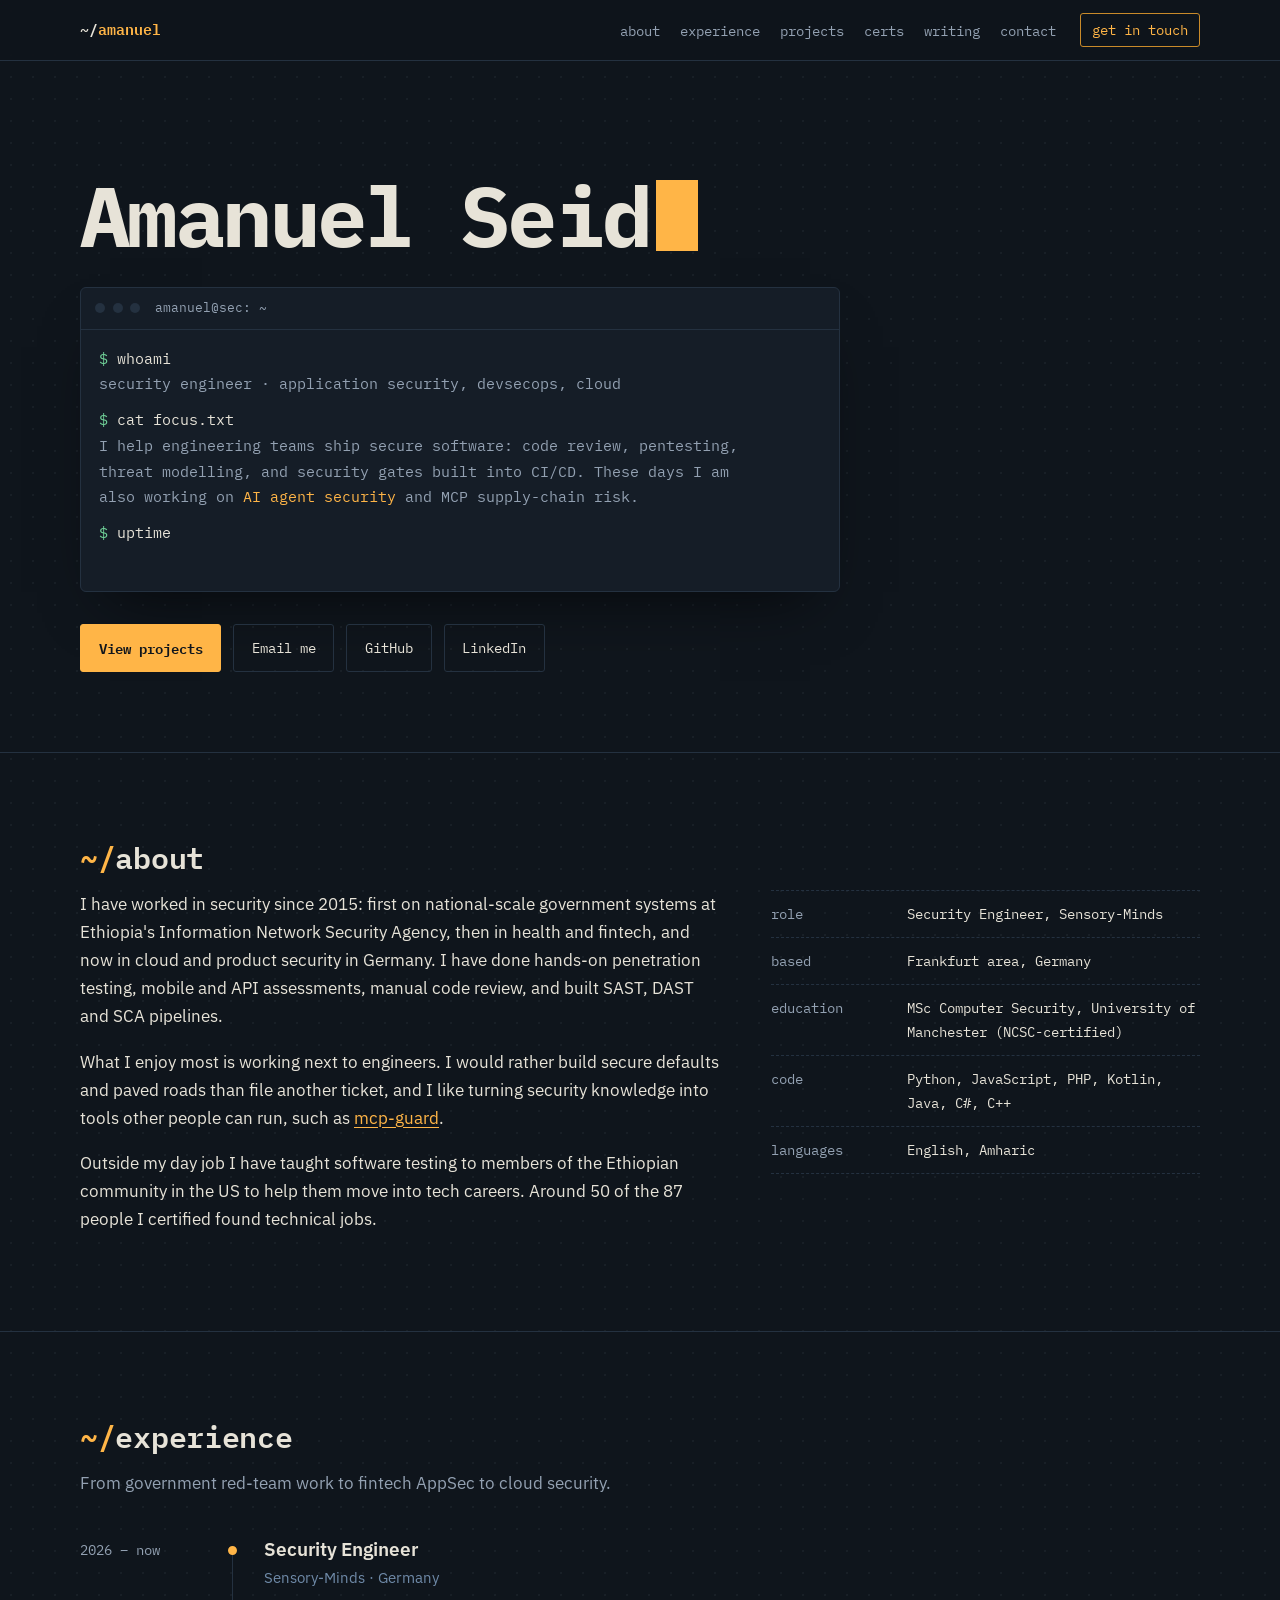
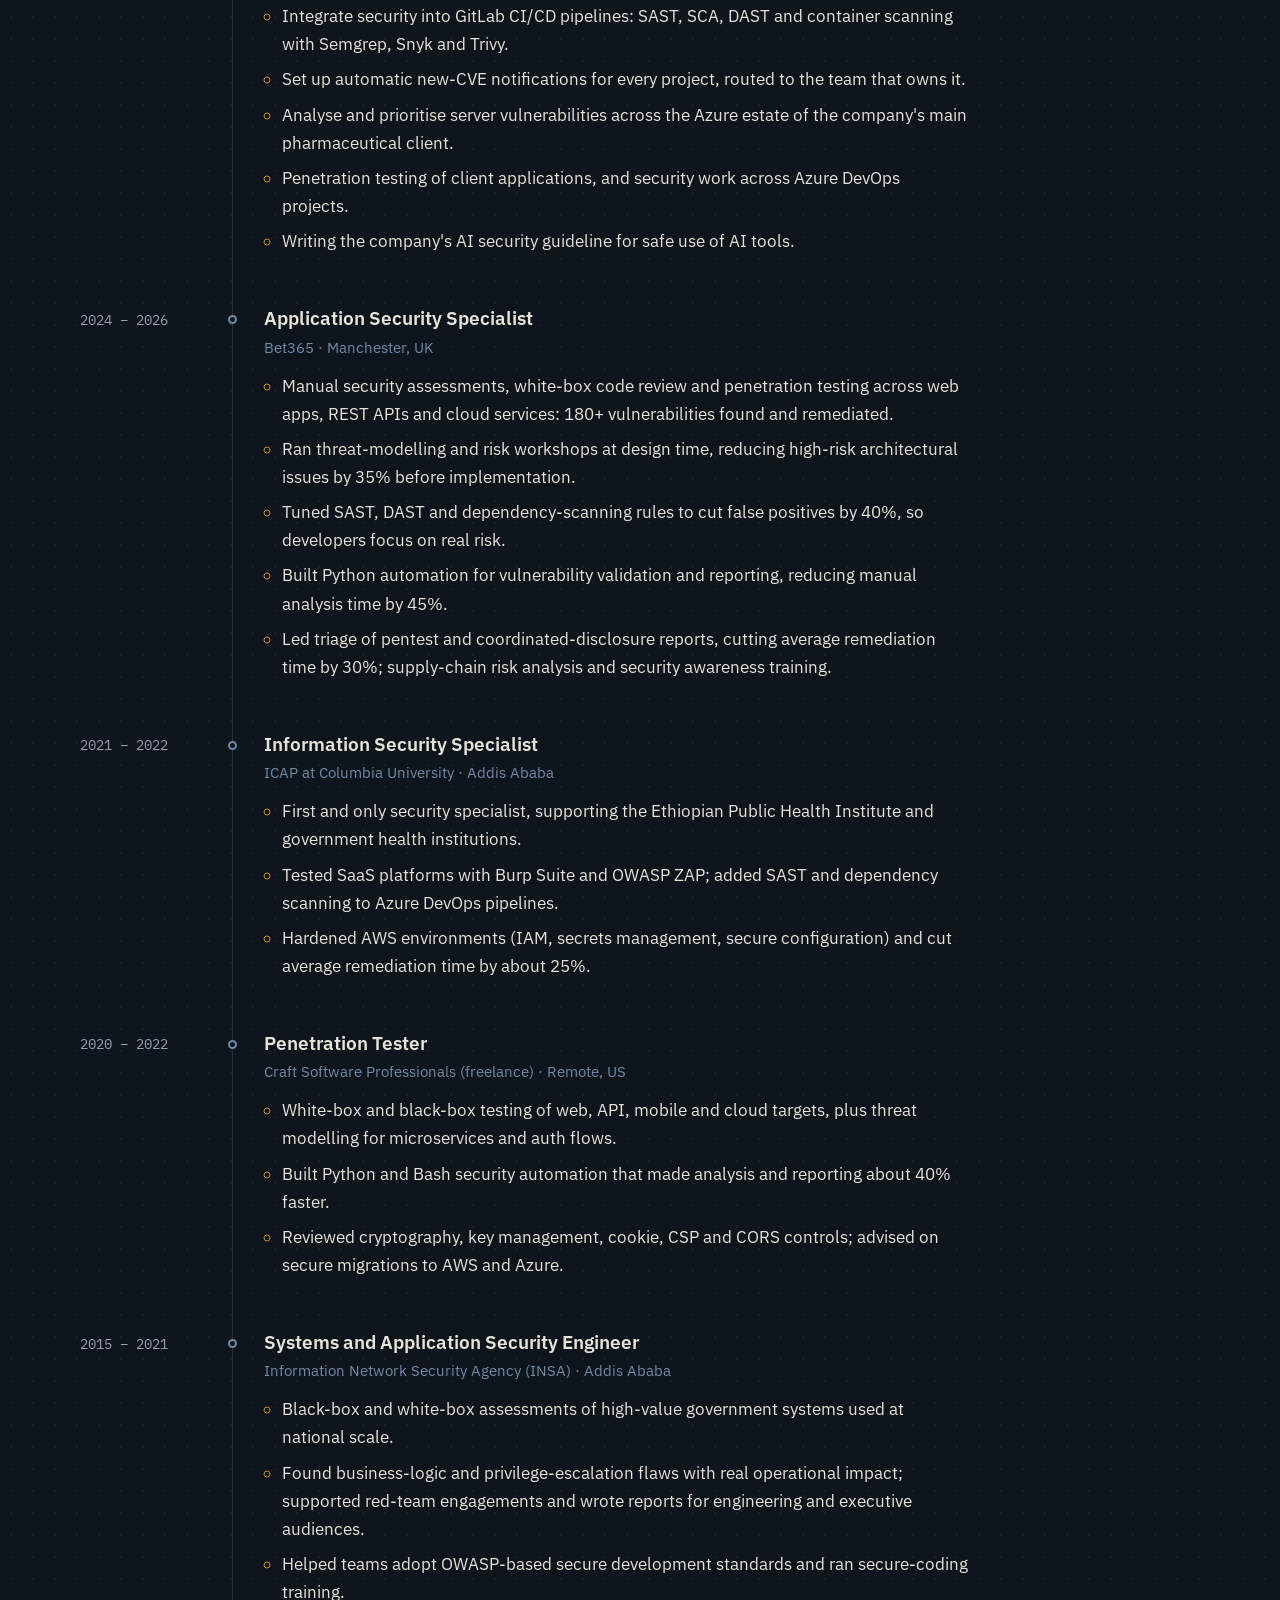
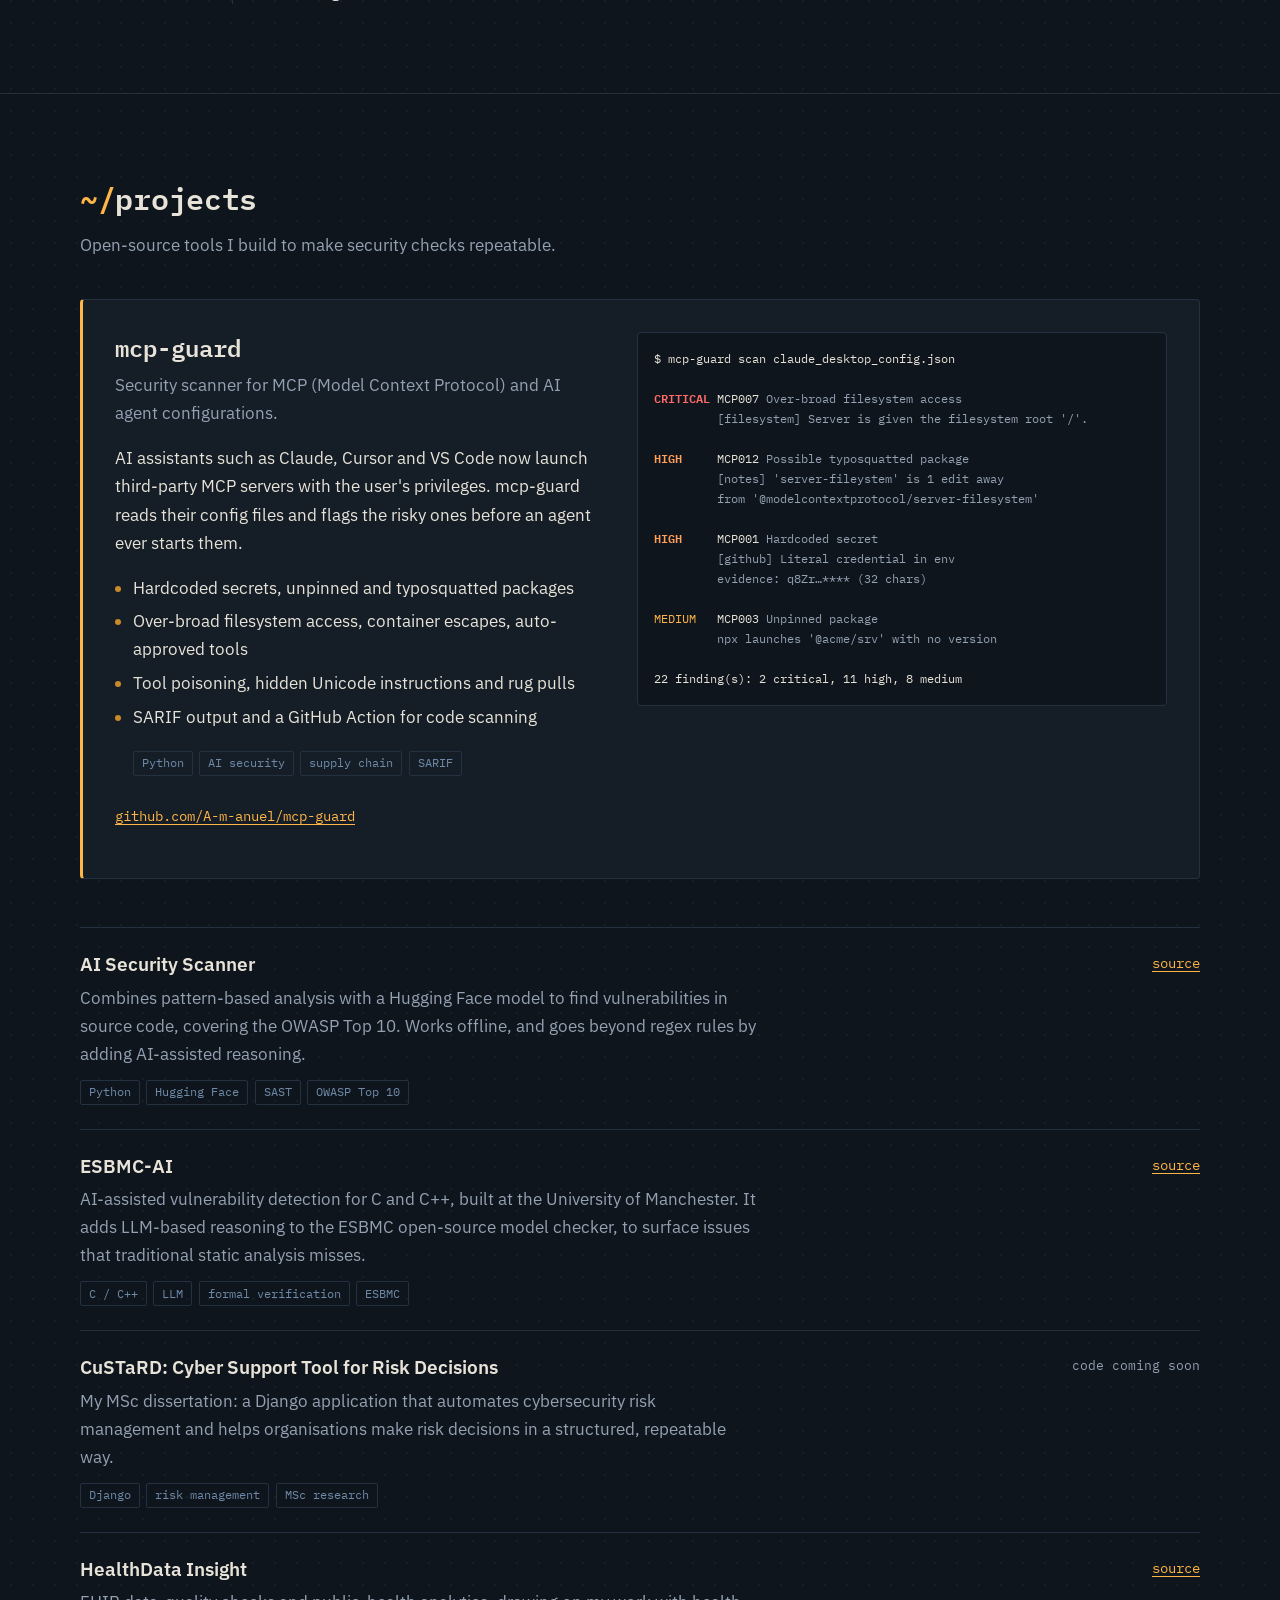
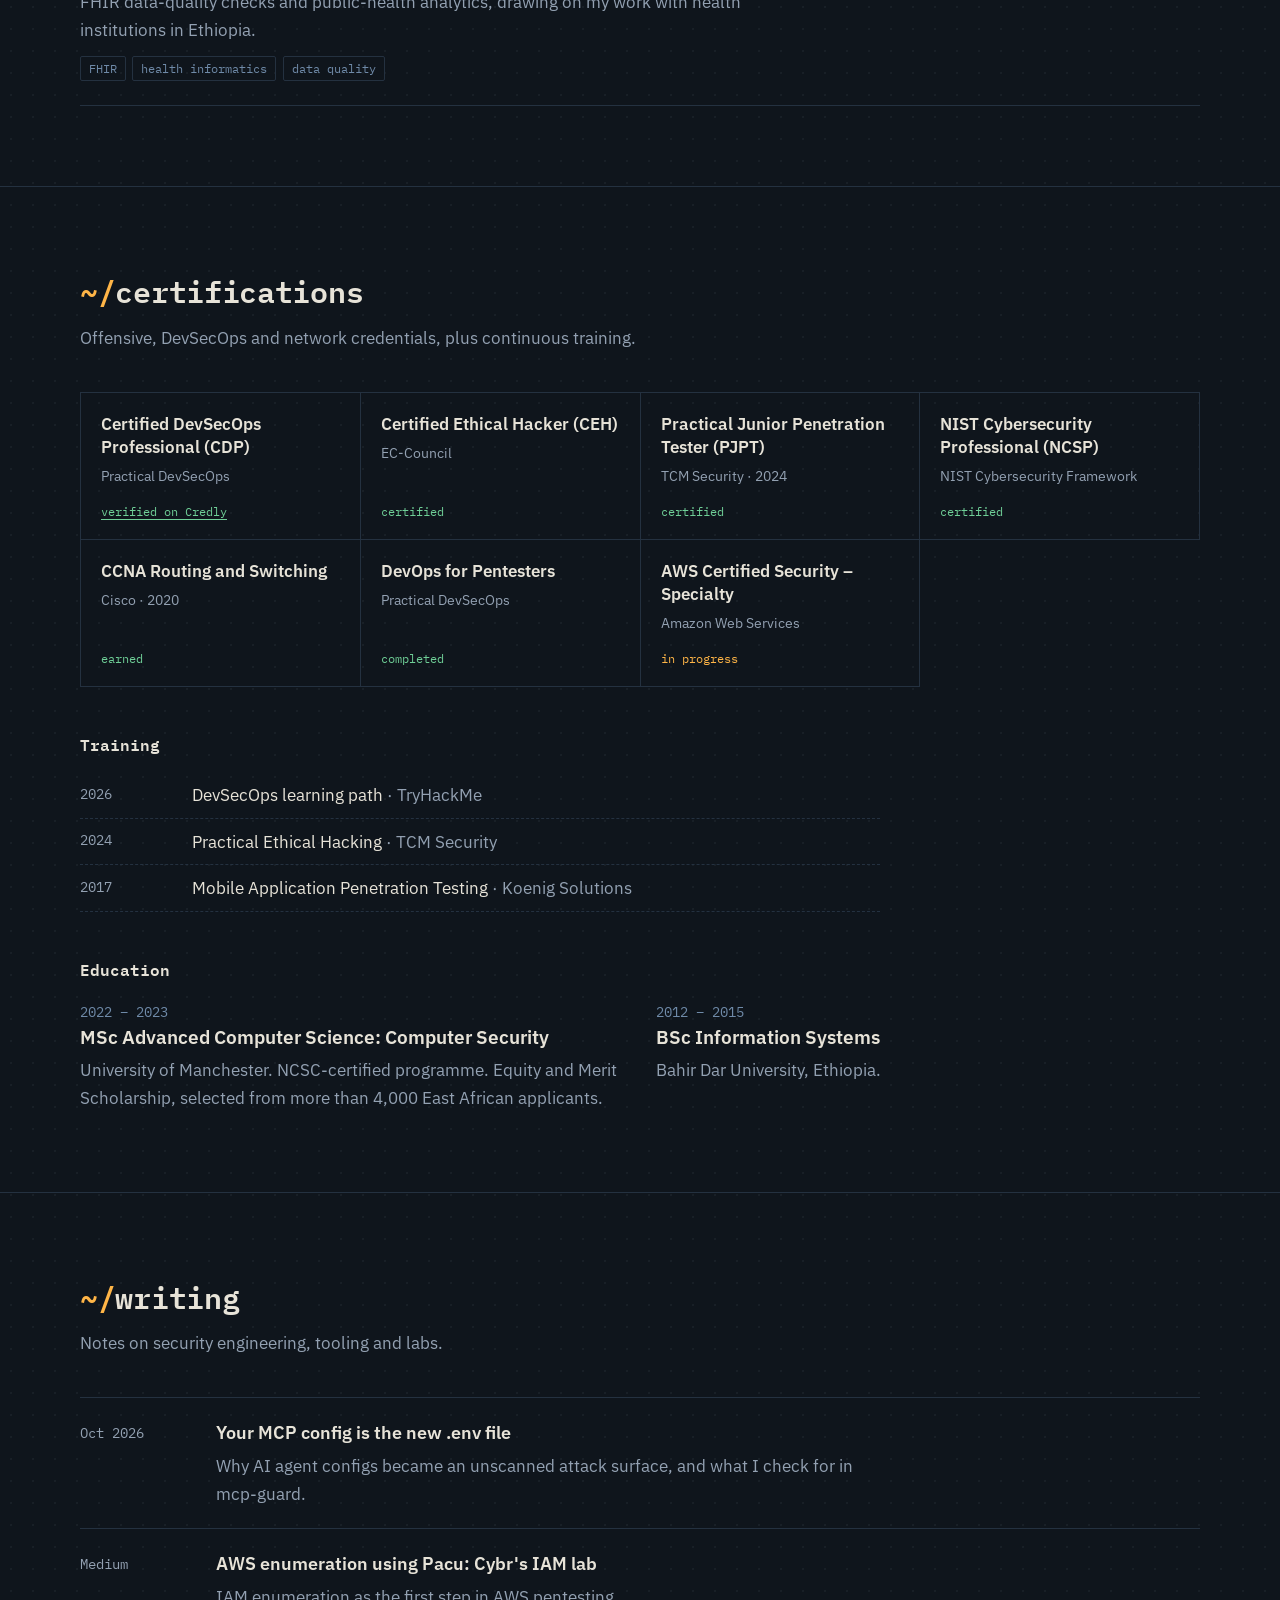
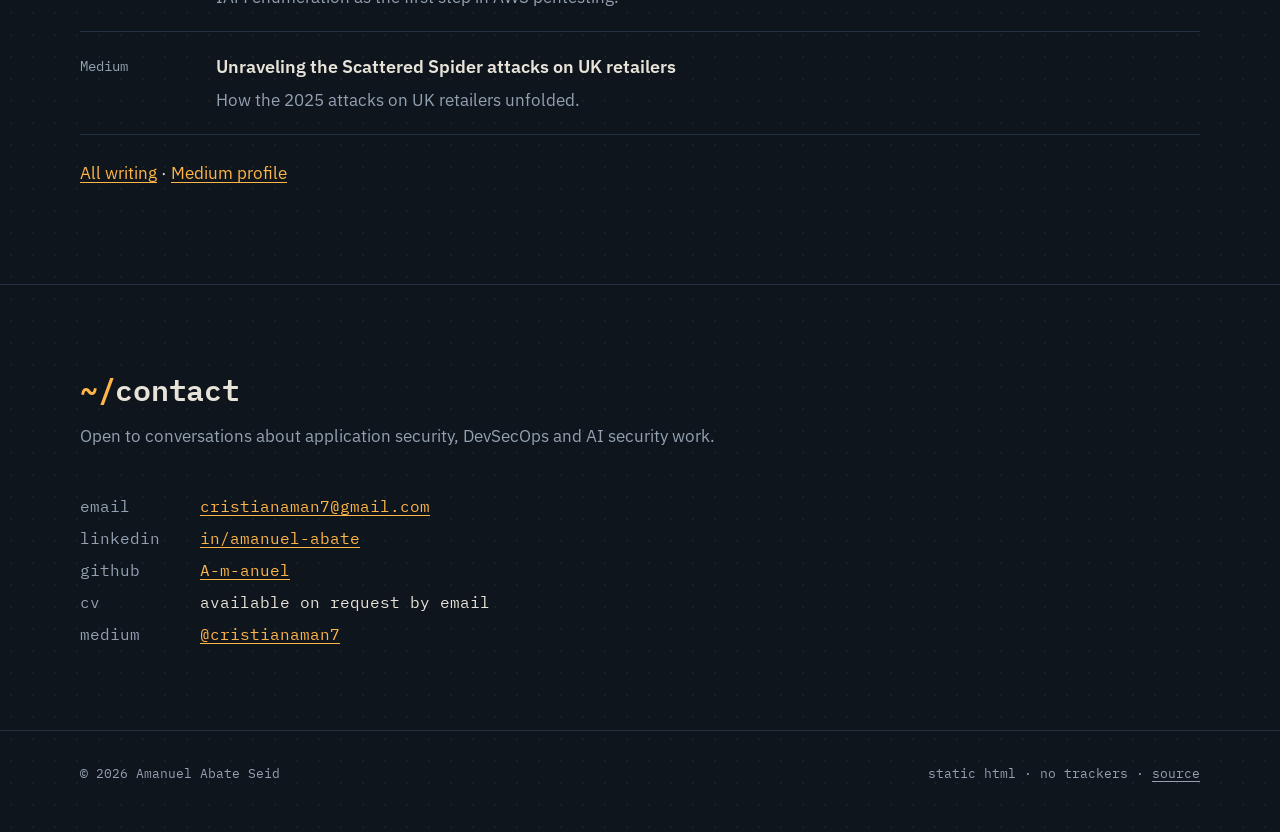
==== commit 2339ee41: "Add Sensory-Minds role details, Medium posts, project links; remove public CV PDF Co-Authored-By: Cl" ====
--- a/index.html
+++ b/index.html
@@ -48,7 +48,7 @@
         <li><a href="blog.html">writing</a></li>
         <li><a href="#contact">contact</a></li>
       </ul>
-      <a class="nav-cv" href="assets/Amanuel_Seid_CV.pdf" target="_blank" rel="noopener">CV.pdf</a>
+      <a class="nav-cv" href="mailto:cristianaman7@gmail.com">get in touch</a>
     </div>
   </header>
 
@@ -75,7 +75,7 @@
 
         <div class="hero-actions">
           <a class="btn btn-primary" href="#projects">View projects</a>
-          <a class="btn" href="assets/Amanuel_Seid_CV.pdf" target="_blank" rel="noopener">Download CV</a>
+          <a class="btn" href="mailto:cristianaman7@gmail.com">Email me</a>
           <a class="btn" href="https://github.com/A-m-anuel" target="_blank" rel="noopener">GitHub</a>
           <a class="btn" href="https://www.linkedin.com/in/amanuel-abate/" target="_blank" rel="noopener">LinkedIn</a>
         </div>
@@ -106,7 +106,7 @@
             </p>
           </div>
           <ul class="facts">
-            <li><span class="k">role</span><span>Security Engineer</span></li>
+            <li><span class="k">role</span><span>Security Engineer, Sensory-Minds</span></li>
             <li><span class="k">based</span><span>Frankfurt area, Germany</span></li>
             <li><span class="k">education</span><span>MSc Computer Security, University of Manchester (NCSC-certified)</span></li>
             <li><span class="k">code</span><span>Python, JavaScript, PHP, Kotlin, Java, C#, C++</span></li>
@@ -128,8 +128,11 @@
               <h3>Security Engineer</h3>
               <p class="role-org">Sensory-Minds · Germany</p>
               <ul>
-                <li>Responsible for the security of the Azure server estate for the company's main pharmaceutical client.</li>
-                <li>Writing the company's AI security guideline, which sets the rules for how teams use AI tools safely.</li>
+                <li>Integrate security into GitLab CI/CD pipelines: SAST, SCA, DAST and container scanning with Semgrep, Snyk and Trivy.</li>
+                <li>Set up automatic new-CVE notifications for every project, routed to the team that owns it.</li>
+                <li>Analyse and prioritise server vulnerabilities across the Azure estate of the company's main pharmaceutical client.</li>
+                <li>Penetration testing of client applications, and security work across Azure DevOps projects.</li>
+                <li>Writing the company's AI security guideline for safe use of AI tools.</li>
               </ul>
             </div>
           </li>
@@ -254,7 +257,7 @@
               <p>My MSc dissertation: a Django application that automates cybersecurity risk management and helps organisations make risk decisions in a structured, repeatable way.</p>
               <ul class="tags"><li>Django</li><li>risk management</li><li>MSc research</li></ul>
             </div>
-            <a class="project-link" href="https://github.com/A-m-anuel" target="_blank" rel="noopener">profile</a>
+            <span class="project-link project-soon">code coming soon</span>
           </li>
           <li class="project">
             <div>
@@ -262,7 +265,7 @@
               <p>FHIR data-quality checks and public-health analytics, drawing on my work with health institutions in Ethiopia.</p>
               <ul class="tags"><li>FHIR</li><li>health informatics</li><li>data quality</li></ul>
             </div>
-            <a class="project-link" href="https://github.com/A-m-anuel" target="_blank" rel="noopener">profile</a>
+            <a class="project-link" href="https://github.com/A-m-anuel/healthdata-insight" target="_blank" rel="noopener">source</a>
           </li>
         </ul>
       </div>
@@ -349,12 +352,19 @@
           <li class="post-row">
             <span class="kind">Medium</span>
             <div>
-              <a class="title" href="https://medium.com/@cristianaman7" target="_blank" rel="noopener">Security write-ups on Medium</a>
-              <p>Walkthroughs, labs and hands-on attack notes.</p>
+              <a class="title" href="https://medium.com/@cristianaman7/aws-enumeration-using-pacu-cybrs-iam-lab-a24450697150" target="_blank" rel="noopener">AWS enumeration using Pacu: Cybr's IAM lab</a>
+              <p>IAM enumeration as the first step in AWS pentesting.</p>
+            </div>
+          </li>
+          <li class="post-row">
+            <span class="kind">Medium</span>
+            <div>
+              <a class="title" href="https://medium.com/@cristianaman7/unraveling-the-scattered-spider-cyber-attacks-on-uk-retailers-1e161aa25fbf" target="_blank" rel="noopener">Unraveling the Scattered Spider attacks on UK retailers</a>
+              <p>How the 2025 attacks on UK retailers unfolded.</p>
             </div>
           </li>
         </ul>
-        <p style="margin-top:1.5rem"><a href="blog.html">All writing</a></p>
+        <p style="margin-top:1.5rem"><a href="blog.html">All writing</a> · <a href="https://medium.com/@cristianaman7" target="_blank" rel="noopener">Medium profile</a></p>
       </div>
     </section>
 
@@ -366,6 +376,7 @@
           <div><span class="k">email</span><a href="mailto:cristianaman7@gmail.com">cristianaman7@gmail.com</a></div>
           <div><span class="k">linkedin</span><a href="https://www.linkedin.com/in/amanuel-abate/" target="_blank" rel="noopener">in/amanuel-abate</a></div>
           <div><span class="k">github</span><a href="https://github.com/A-m-anuel" target="_blank" rel="noopener">A-m-anuel</a></div>
+          <div><span class="k">cv</span><span>available on request by email</span></div>
           <div><span class="k">medium</span><a href="https://medium.com/@cristianaman7" target="_blank" rel="noopener">@cristianaman7</a></div>
         </div>
       </div>
--- a/styles.css
+++ b/styles.css
@@ -301,3 +301,4 @@
   body { background: #fff; color: #000; }
   .nav, .hero-actions, .terminal, .footer { display: none; }
 }
+.project-soon { color: var(--muted); font-size: .8rem; }
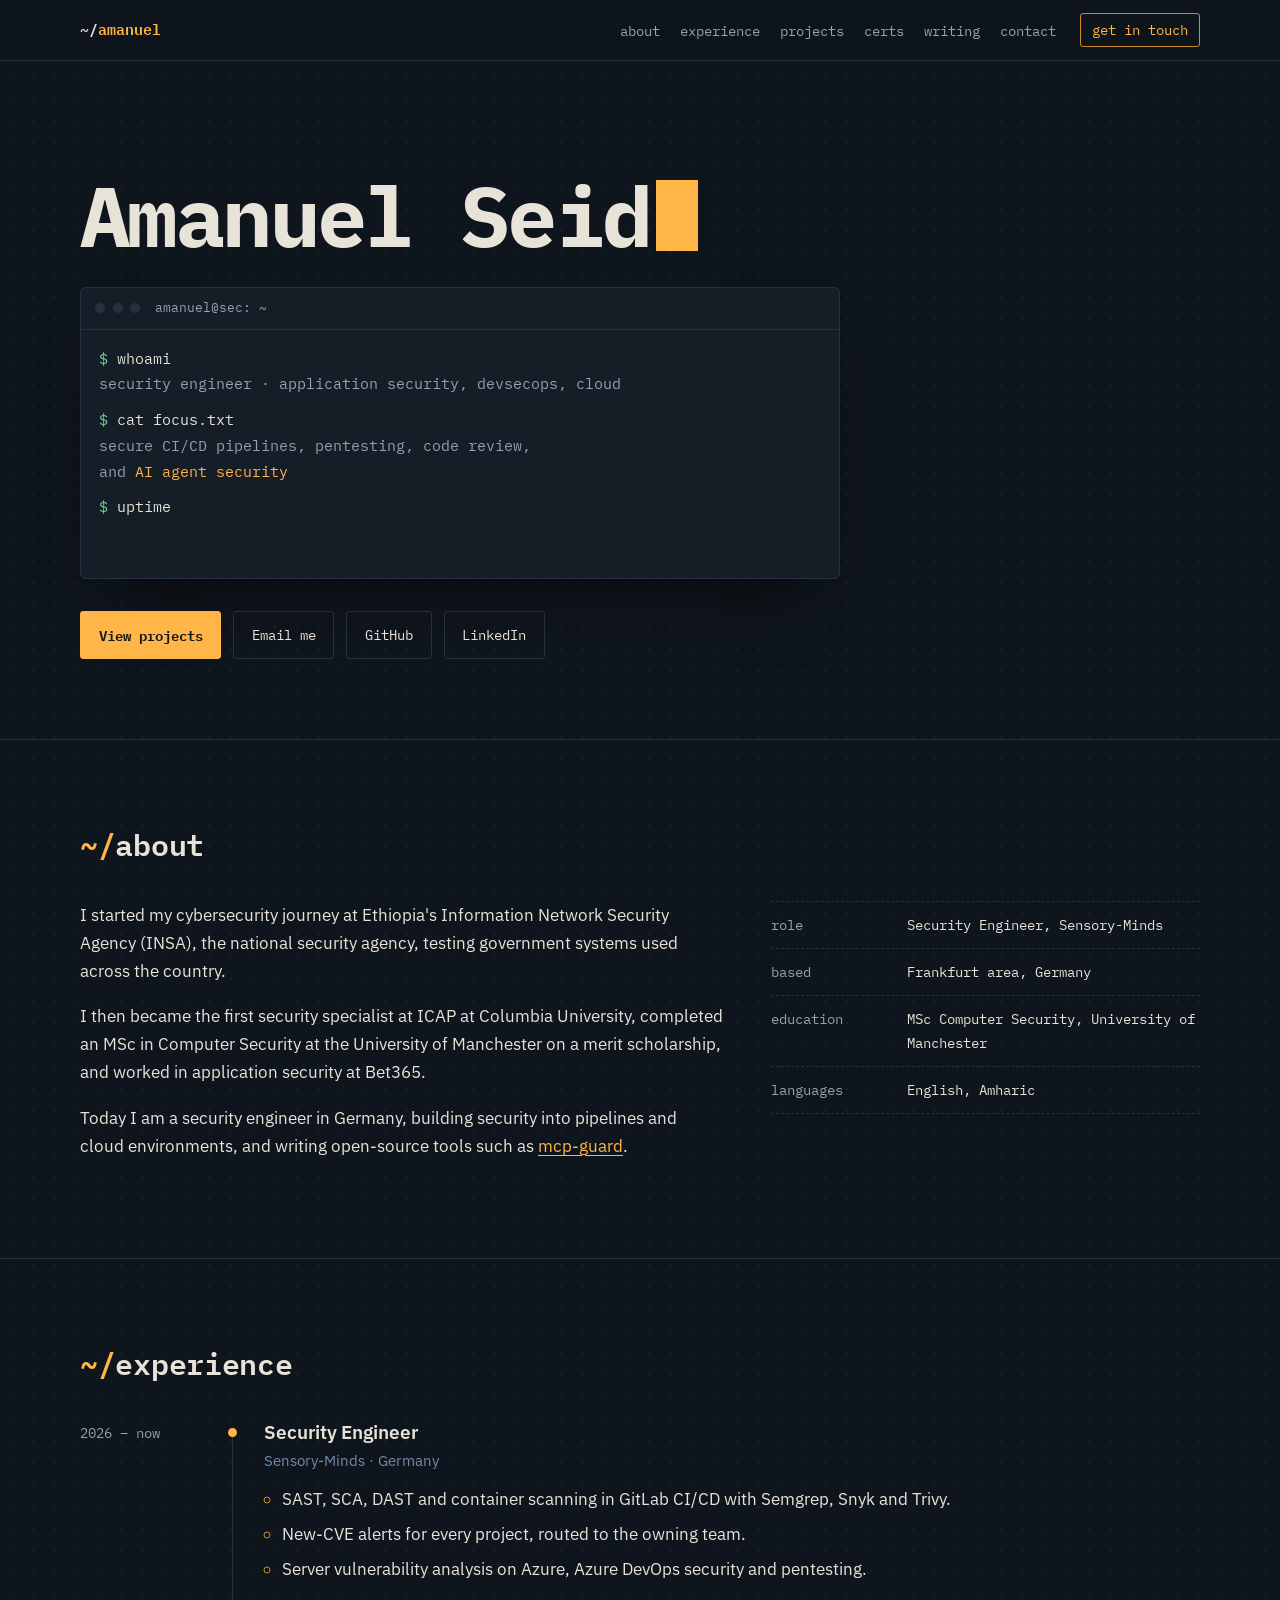
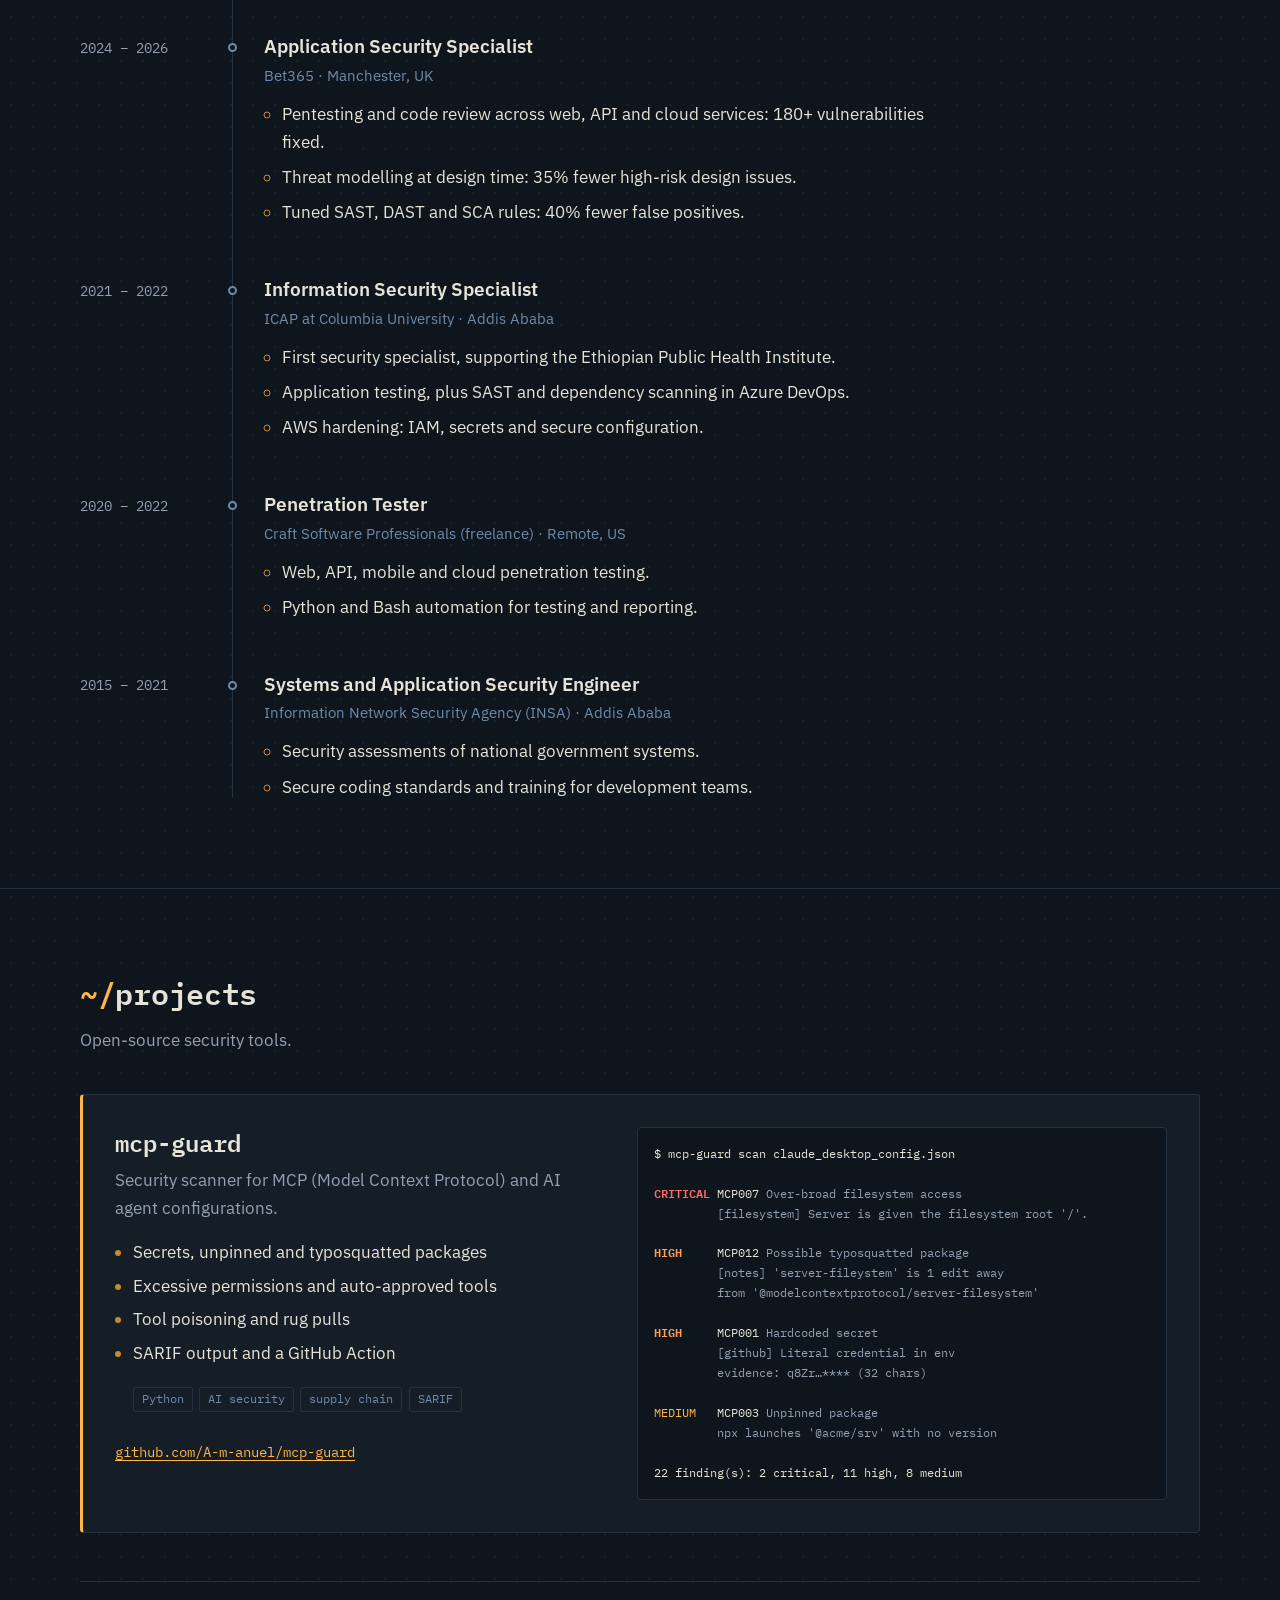
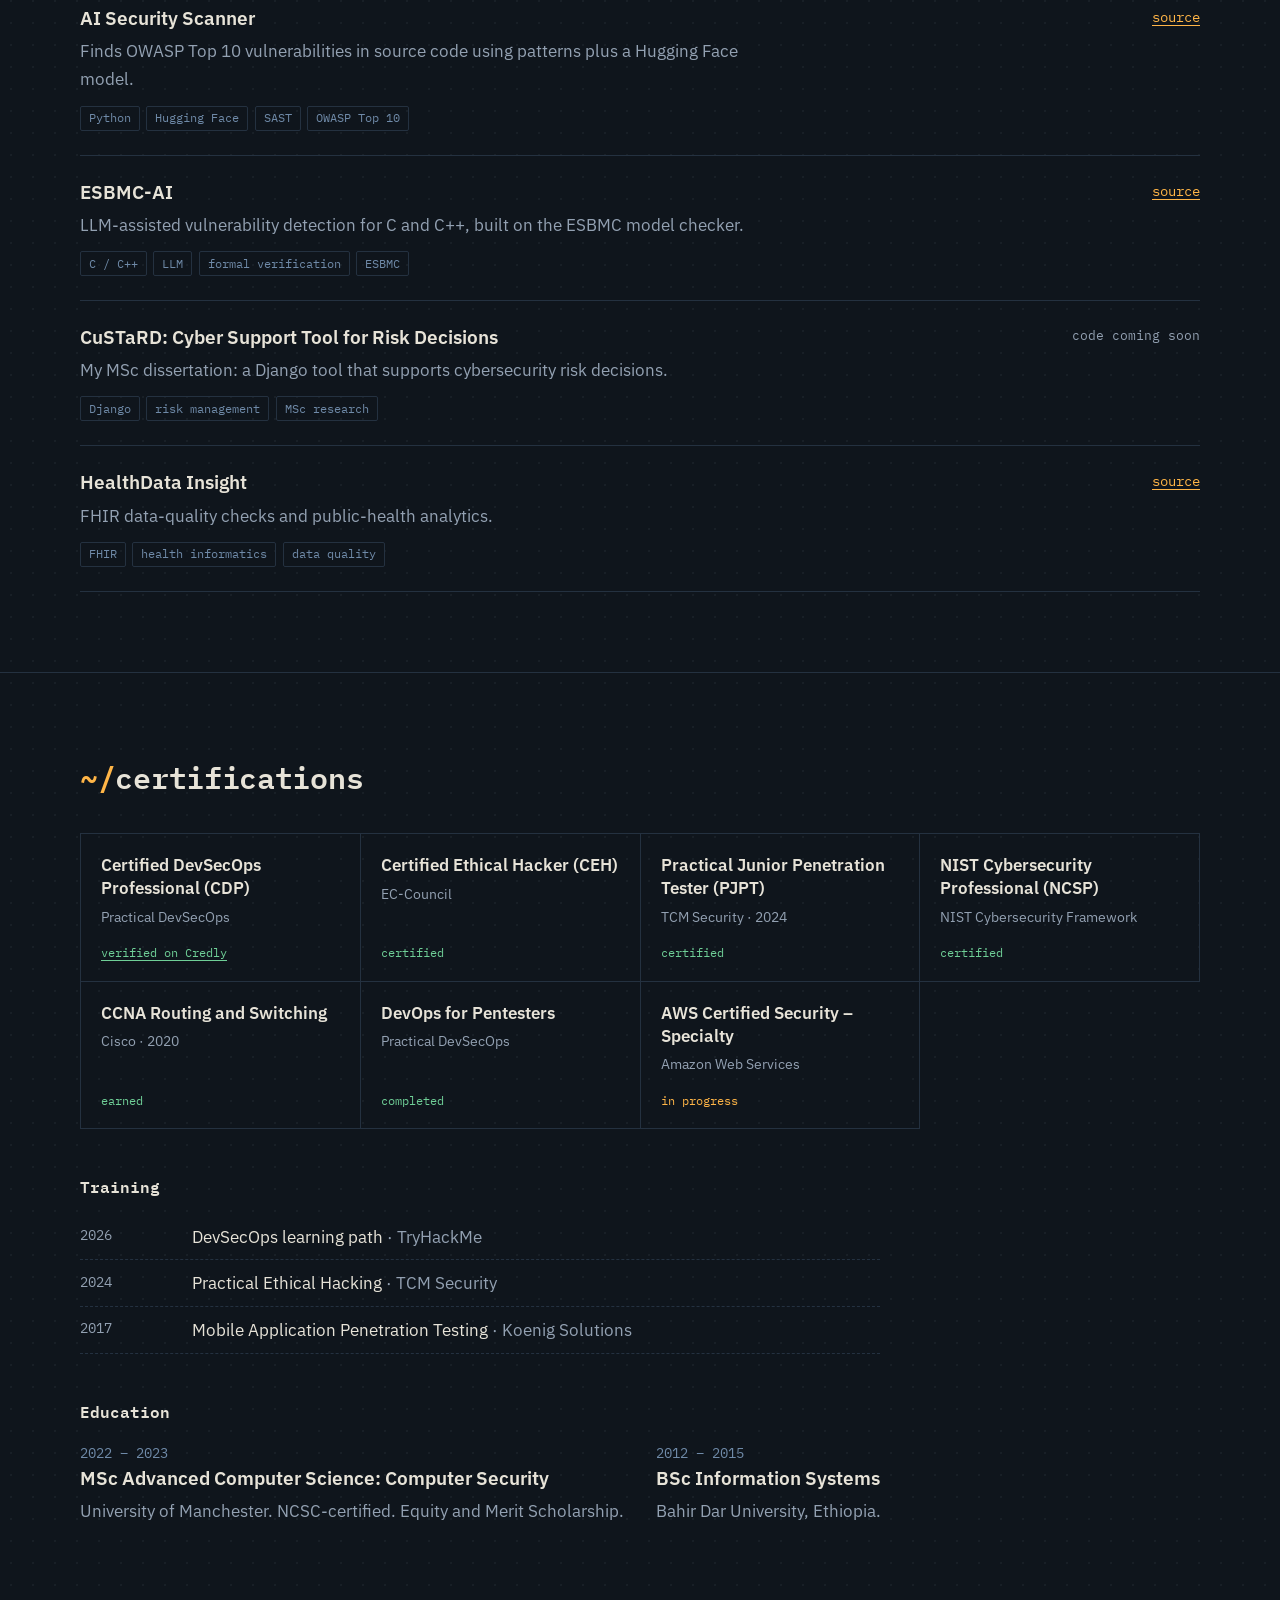
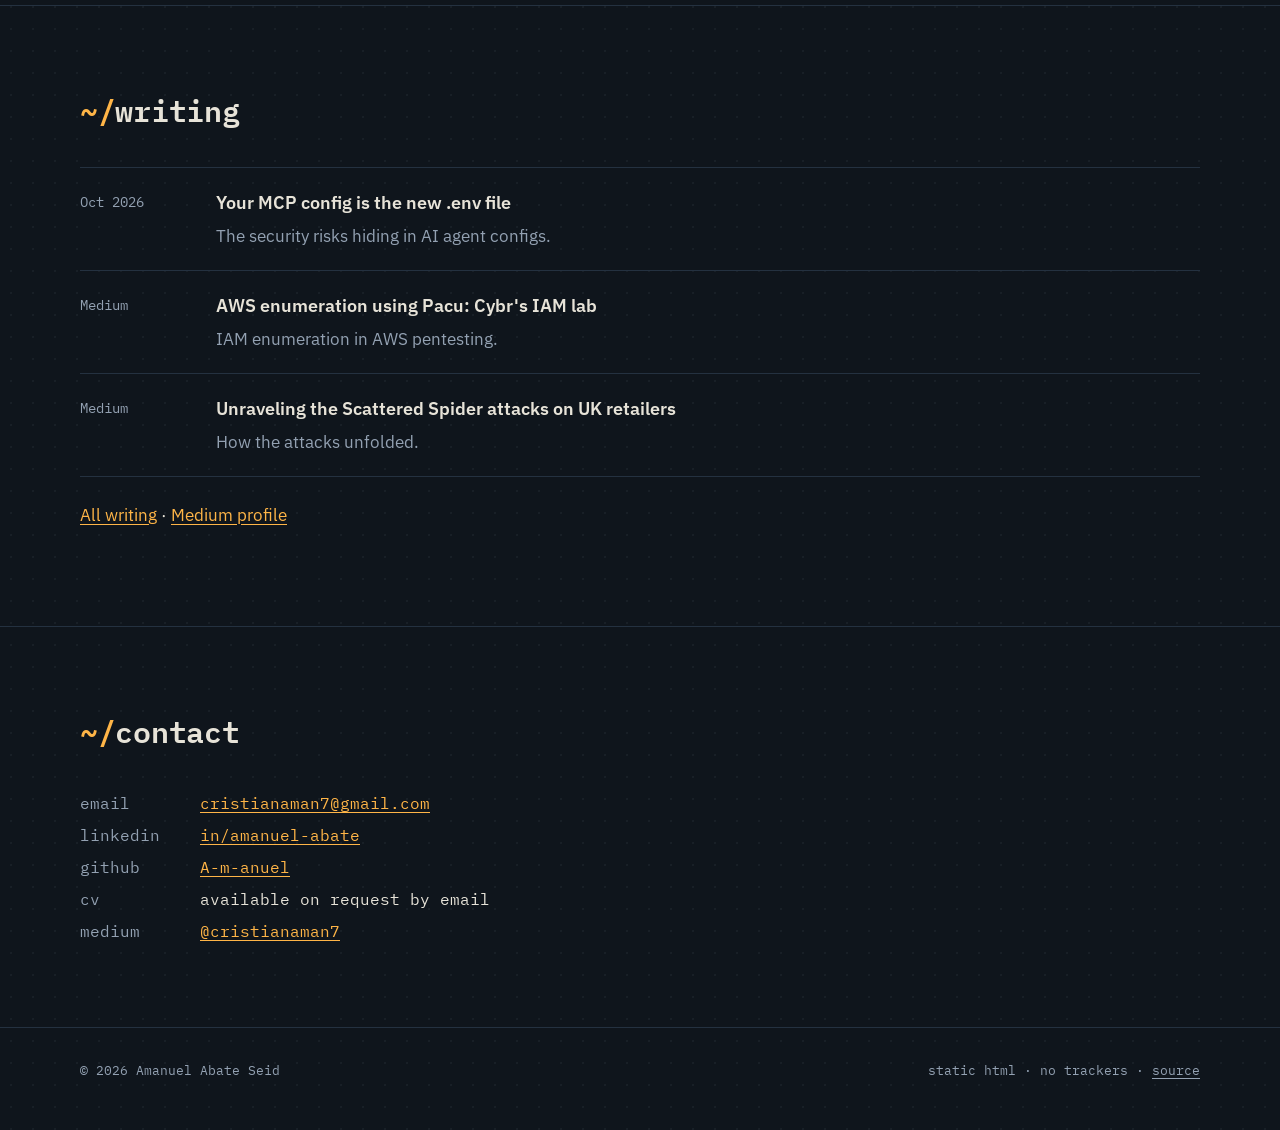
==== commit 416c7c68: "Rewrite About as a short journey; trim wording across all sections Co-Authored-By: Claude Opus 5.5 <" ====
--- a/index.html
+++ b/index.html
@@ -64,9 +64,8 @@
             <p class="out">security engineer · application security, devsecops, cloud</p>
             <div class="gap"></div>
             <p><span class="ps">$</span> <span class="cmd">cat focus.txt</span></p>
-            <p class="out">I help engineering teams ship secure software: code review, pentesting,</p>
-            <p class="out">threat modelling, and security gates built into CI/CD. These days I am</p>
-            <p class="out">also working on <span class="hl">AI agent security</span> and MCP supply-chain risk.</p>
+            <p class="out">secure CI/CD pipelines, pentesting, code review,</p>
+            <p class="out">and <span class="hl">AI agent security</span></p>
             <div class="gap"></div>
             <p><span class="ps">$</span> <span class="cmd">uptime</span></p>
             <p class="out">10+ years in security · Ethiopia → UK → Germany</p>
@@ -88,28 +87,23 @@
         <div class="about-grid">
           <div>
             <p>
-              I have worked in security since 2015: first on national-scale government systems at
-              Ethiopia's Information Network Security Agency, then in health and fintech, and now
-              in cloud and product security in Germany. I have done hands-on penetration testing,
-              mobile and API assessments, manual code review, and built SAST, DAST and SCA
-              pipelines.
+              I started my cybersecurity journey at Ethiopia's Information Network Security Agency
+              (INSA), the national security agency, testing government systems used across the country.
             </p>
             <p>
-              What I enjoy most is working next to engineers. I would rather build secure defaults
-              and paved roads than file another ticket, and I like turning security knowledge into
-              tools other people can run, such as <a href="#projects">mcp-guard</a>.
+              I then became the first security specialist at ICAP at Columbia University, completed
+              an MSc in Computer Security at the University of Manchester on a merit scholarship, and
+              worked in application security at Bet365.
             </p>
             <p>
-              Outside my day job I have taught software testing to members of the Ethiopian
-              community in the US to help them move into tech careers. Around 50 of the 87 people
-              I certified found technical jobs.
+              Today I am a security engineer in Germany, building security into pipelines and cloud
+              environments, and writing open-source tools such as <a href="#projects">mcp-guard</a>.
             </p>
           </div>
           <ul class="facts">
             <li><span class="k">role</span><span>Security Engineer, Sensory-Minds</span></li>
             <li><span class="k">based</span><span>Frankfurt area, Germany</span></li>
-            <li><span class="k">education</span><span>MSc Computer Security, University of Manchester (NCSC-certified)</span></li>
-            <li><span class="k">code</span><span>Python, JavaScript, PHP, Kotlin, Java, C#, C++</span></li>
+            <li><span class="k">education</span><span>MSc Computer Security, University of Manchester</span></li>
             <li><span class="k">languages</span><span>English, Amharic</span></li>
           </ul>
         </div>
@@ -119,8 +113,6 @@
     <section class="section" id="experience">
       <div class="wrap">
         <h2 class="section-title"><span class="path">~/</span>experience</h2>
-        <p class="section-intro">From government red-team work to fintech AppSec to cloud security.</p>
-
         <ol class="timeline" reversed>
           <li class="role is-current">
             <div class="role-when">2026 – now</div>
@@ -128,11 +120,9 @@
               <h3>Security Engineer</h3>
               <p class="role-org">Sensory-Minds · Germany</p>
               <ul>
-                <li>Integrate security into GitLab CI/CD pipelines: SAST, SCA, DAST and container scanning with Semgrep, Snyk and Trivy.</li>
-                <li>Set up automatic new-CVE notifications for every project, routed to the team that owns it.</li>
-                <li>Analyse and prioritise server vulnerabilities across the Azure estate of the company's main pharmaceutical client.</li>
-                <li>Penetration testing of client applications, and security work across Azure DevOps projects.</li>
-                <li>Writing the company's AI security guideline for safe use of AI tools.</li>
+                <li>SAST, SCA, DAST and container scanning in GitLab CI/CD with Semgrep, Snyk and Trivy.</li>
+                <li>New-CVE alerts for every project, routed to the owning team.</li>
+                <li>Server vulnerability analysis on Azure, Azure DevOps security and pentesting.</li>
               </ul>
             </div>
           </li>
@@ -142,11 +132,9 @@
               <h3>Application Security Specialist</h3>
               <p class="role-org">Bet365 · Manchester, UK</p>
               <ul>
-                <li>Manual security assessments, white-box code review and penetration testing across web apps, REST APIs and cloud services: 180+ vulnerabilities found and remediated.</li>
-                <li>Ran threat-modelling and risk workshops at design time, reducing high-risk architectural issues by 35% before implementation.</li>
-                <li>Tuned SAST, DAST and dependency-scanning rules to cut false positives by 40%, so developers focus on real risk.</li>
-                <li>Built Python automation for vulnerability validation and reporting, reducing manual analysis time by 45%.</li>
-                <li>Led triage of pentest and coordinated-disclosure reports, cutting average remediation time by 30%; supply-chain risk analysis and security awareness training.</li>
+                <li>Pentesting and code review across web, API and cloud services: 180+ vulnerabilities fixed.</li>
+                <li>Threat modelling at design time: 35% fewer high-risk design issues.</li>
+                <li>Tuned SAST, DAST and SCA rules: 40% fewer false positives.</li>
               </ul>
             </div>
           </li>
@@ -156,9 +144,9 @@
               <h3>Information Security Specialist</h3>
               <p class="role-org">ICAP at Columbia University · Addis Ababa</p>
               <ul>
-                <li>First and only security specialist, supporting the Ethiopian Public Health Institute and government health institutions.</li>
-                <li>Tested SaaS platforms with Burp Suite and OWASP ZAP; added SAST and dependency scanning to Azure DevOps pipelines.</li>
-                <li>Hardened AWS environments (IAM, secrets management, secure configuration) and cut average remediation time by about 25%.</li>
+                <li>First security specialist, supporting the Ethiopian Public Health Institute.</li>
+                <li>Application testing, plus SAST and dependency scanning in Azure DevOps.</li>
+                <li>AWS hardening: IAM, secrets and secure configuration.</li>
               </ul>
             </div>
           </li>
@@ -168,9 +156,8 @@
               <h3>Penetration Tester</h3>
               <p class="role-org">Craft Software Professionals (freelance) · Remote, US</p>
               <ul>
-                <li>White-box and black-box testing of web, API, mobile and cloud targets, plus threat modelling for microservices and auth flows.</li>
-                <li>Built Python and Bash security automation that made analysis and reporting about 40% faster.</li>
-                <li>Reviewed cryptography, key management, cookie, CSP and CORS controls; advised on secure migrations to AWS and Azure.</li>
+                <li>Web, API, mobile and cloud penetration testing.</li>
+                <li>Python and Bash automation for testing and reporting.</li>
               </ul>
             </div>
           </li>
@@ -180,9 +167,8 @@
               <h3>Systems and Application Security Engineer</h3>
               <p class="role-org">Information Network Security Agency (INSA) · Addis Ababa</p>
               <ul>
-                <li>Black-box and white-box assessments of high-value government systems used at national scale.</li>
-                <li>Found business-logic and privilege-escalation flaws with real operational impact; supported red-team engagements and wrote reports for engineering and executive audiences.</li>
-                <li>Helped teams adopt OWASP-based secure development standards and ran secure-coding training.</li>
+                <li>Security assessments of national government systems.</li>
+                <li>Secure coding standards and training for development teams.</li>
               </ul>
             </div>
           </li>
@@ -193,22 +179,17 @@
     <section class="section" id="projects">
       <div class="wrap">
         <h2 class="section-title"><span class="path">~/</span>projects</h2>
-        <p class="section-intro">Open-source tools I build to make security checks repeatable.</p>
+        <p class="section-intro">Open-source security tools.</p>
 
         <article class="featured">
           <div>
             <h3>mcp-guard</h3>
             <p class="tagline">Security scanner for MCP (Model Context Protocol) and AI agent configurations.</p>
-            <p>
-              AI assistants such as Claude, Cursor and VS Code now launch third-party MCP servers with
-              the user's privileges. mcp-guard reads their config files and flags the risky ones
-              before an agent ever starts them.
-            </p>
             <ul>
-              <li>Hardcoded secrets, unpinned and typosquatted packages</li>
-              <li>Over-broad filesystem access, container escapes, auto-approved tools</li>
-              <li>Tool poisoning, hidden Unicode instructions and rug pulls</li>
-              <li>SARIF output and a GitHub Action for code scanning</li>
+              <li>Secrets, unpinned and typosquatted packages</li>
+              <li>Excessive permissions and auto-approved tools</li>
+              <li>Tool poisoning and rug pulls</li>
+              <li>SARIF output and a GitHub Action</li>
             </ul>
             <ul class="tags">
               <li>Python</li><li>AI security</li><li>supply chain</li><li>SARIF</li>
@@ -238,7 +219,7 @@
           <li class="project">
             <div>
               <h3>AI Security Scanner</h3>
-              <p>Combines pattern-based analysis with a Hugging Face model to find vulnerabilities in source code, covering the OWASP Top 10. Works offline, and goes beyond regex rules by adding AI-assisted reasoning.</p>
+              <p>Finds OWASP Top 10 vulnerabilities in source code using patterns plus a Hugging Face model.</p>
               <ul class="tags"><li>Python</li><li>Hugging Face</li><li>SAST</li><li>OWASP Top 10</li></ul>
             </div>
             <a class="project-link" href="https://github.com/A-m-anuel/ai-security-scanner" target="_blank" rel="noopener">source</a>
@@ -246,7 +227,7 @@
           <li class="project">
             <div>
               <h3>ESBMC-AI</h3>
-              <p>AI-assisted vulnerability detection for C and C++, built at the University of Manchester. It adds LLM-based reasoning to the ESBMC open-source model checker, to surface issues that traditional static analysis misses.</p>
+              <p>LLM-assisted vulnerability detection for C and C++, built on the ESBMC model checker.</p>
               <ul class="tags"><li>C / C++</li><li>LLM</li><li>formal verification</li><li>ESBMC</li></ul>
             </div>
             <a class="project-link" href="https://github.com/A-m-anuel/esbmc-ai" target="_blank" rel="noopener">source</a>
@@ -254,7 +235,7 @@
           <li class="project">
             <div>
               <h3>CuSTaRD: Cyber Support Tool for Risk Decisions</h3>
-              <p>My MSc dissertation: a Django application that automates cybersecurity risk management and helps organisations make risk decisions in a structured, repeatable way.</p>
+              <p>My MSc dissertation: a Django tool that supports cybersecurity risk decisions.</p>
               <ul class="tags"><li>Django</li><li>risk management</li><li>MSc research</li></ul>
             </div>
             <span class="project-link project-soon">code coming soon</span>
@@ -262,7 +243,7 @@
           <li class="project">
             <div>
               <h3>HealthData Insight</h3>
-              <p>FHIR data-quality checks and public-health analytics, drawing on my work with health institutions in Ethiopia.</p>
+              <p>FHIR data-quality checks and public-health analytics.</p>
               <ul class="tags"><li>FHIR</li><li>health informatics</li><li>data quality</li></ul>
             </div>
             <a class="project-link" href="https://github.com/A-m-anuel/healthdata-insight" target="_blank" rel="noopener">source</a>
@@ -274,7 +255,6 @@
     <section class="section" id="certifications">
       <div class="wrap">
         <h2 class="section-title"><span class="path">~/</span>certifications</h2>
-        <p class="section-intro">Offensive, DevSecOps and network credentials, plus continuous training.</p>
 
         <div class="cert-grid">
           <div class="cert">
@@ -326,7 +306,7 @@
           <div>
             <span class="yr">2022 – 2023</span>
             <h3>MSc Advanced Computer Science: Computer Security</h3>
-            <p>University of Manchester. NCSC-certified programme. Equity and Merit Scholarship, selected from more than 4,000 East African applicants.</p>
+            <p>University of Manchester. NCSC-certified. Equity and Merit Scholarship.</p>
           </div>
           <div>
             <span class="yr">2012 – 2015</span>
@@ -340,27 +320,26 @@
     <section class="section" id="writing">
       <div class="wrap">
         <h2 class="section-title"><span class="path">~/</span>writing</h2>
-        <p class="section-intro">Notes on security engineering, tooling and labs.</p>
         <ul class="posts">
           <li class="post-row">
             <time datetime="2026-10">Oct 2026</time>
             <div>
               <a class="title" href="posts/mcp-config-attack-surface.html">Your MCP config is the new .env file</a>
-              <p>Why AI agent configs became an unscanned attack surface, and what I check for in mcp-guard.</p>
+              <p>The security risks hiding in AI agent configs.</p>
             </div>
           </li>
           <li class="post-row">
             <span class="kind">Medium</span>
             <div>
               <a class="title" href="https://medium.com/@cristianaman7/aws-enumeration-using-pacu-cybrs-iam-lab-a24450697150" target="_blank" rel="noopener">AWS enumeration using Pacu: Cybr's IAM lab</a>
-              <p>IAM enumeration as the first step in AWS pentesting.</p>
+              <p>IAM enumeration in AWS pentesting.</p>
             </div>
           </li>
           <li class="post-row">
             <span class="kind">Medium</span>
             <div>
               <a class="title" href="https://medium.com/@cristianaman7/unraveling-the-scattered-spider-cyber-attacks-on-uk-retailers-1e161aa25fbf" target="_blank" rel="noopener">Unraveling the Scattered Spider attacks on UK retailers</a>
-              <p>How the 2025 attacks on UK retailers unfolded.</p>
+              <p>How the attacks unfolded.</p>
             </div>
           </li>
         </ul>
@@ -371,7 +350,6 @@
     <section class="section" id="contact">
       <div class="wrap">
         <h2 class="section-title"><span class="path">~/</span>contact</h2>
-        <p class="section-intro">Open to conversations about application security, DevSecOps and AI security work.</p>
         <div class="contact-block">
           <div><span class="k">email</span><a href="mailto:cristianaman7@gmail.com">cristianaman7@gmail.com</a></div>
           <div><span class="k">linkedin</span><a href="https://www.linkedin.com/in/amanuel-abate/" target="_blank" rel="noopener">in/amanuel-abate</a></div>
--- a/styles.css
+++ b/styles.css
@@ -140,10 +140,10 @@
 .section { padding: clamp(3rem, 7vw, 5rem) 0; border-top: 1px solid var(--ink-line); }
 .section-title {
   font-family: var(--mono); font-weight: 600; font-size: clamp(1.4rem, 3vw, 1.85rem);
-  margin: 0 0 .5rem; letter-spacing: -0.01em;
+  margin: 0 0 2rem; letter-spacing: -0.01em;
 }
 .section-title .path { color: var(--amber); }
-.section-intro { color: var(--muted); max-width: var(--measure); margin: 0 0 2.5rem; }
+.section-intro { color: var(--muted); max-width: var(--measure); margin: -1.5rem 0 2.5rem; }
 
 h3 { font-family: var(--sans); font-weight: 600; font-size: 1.2rem; line-height: 1.3; margin: 0; }
 
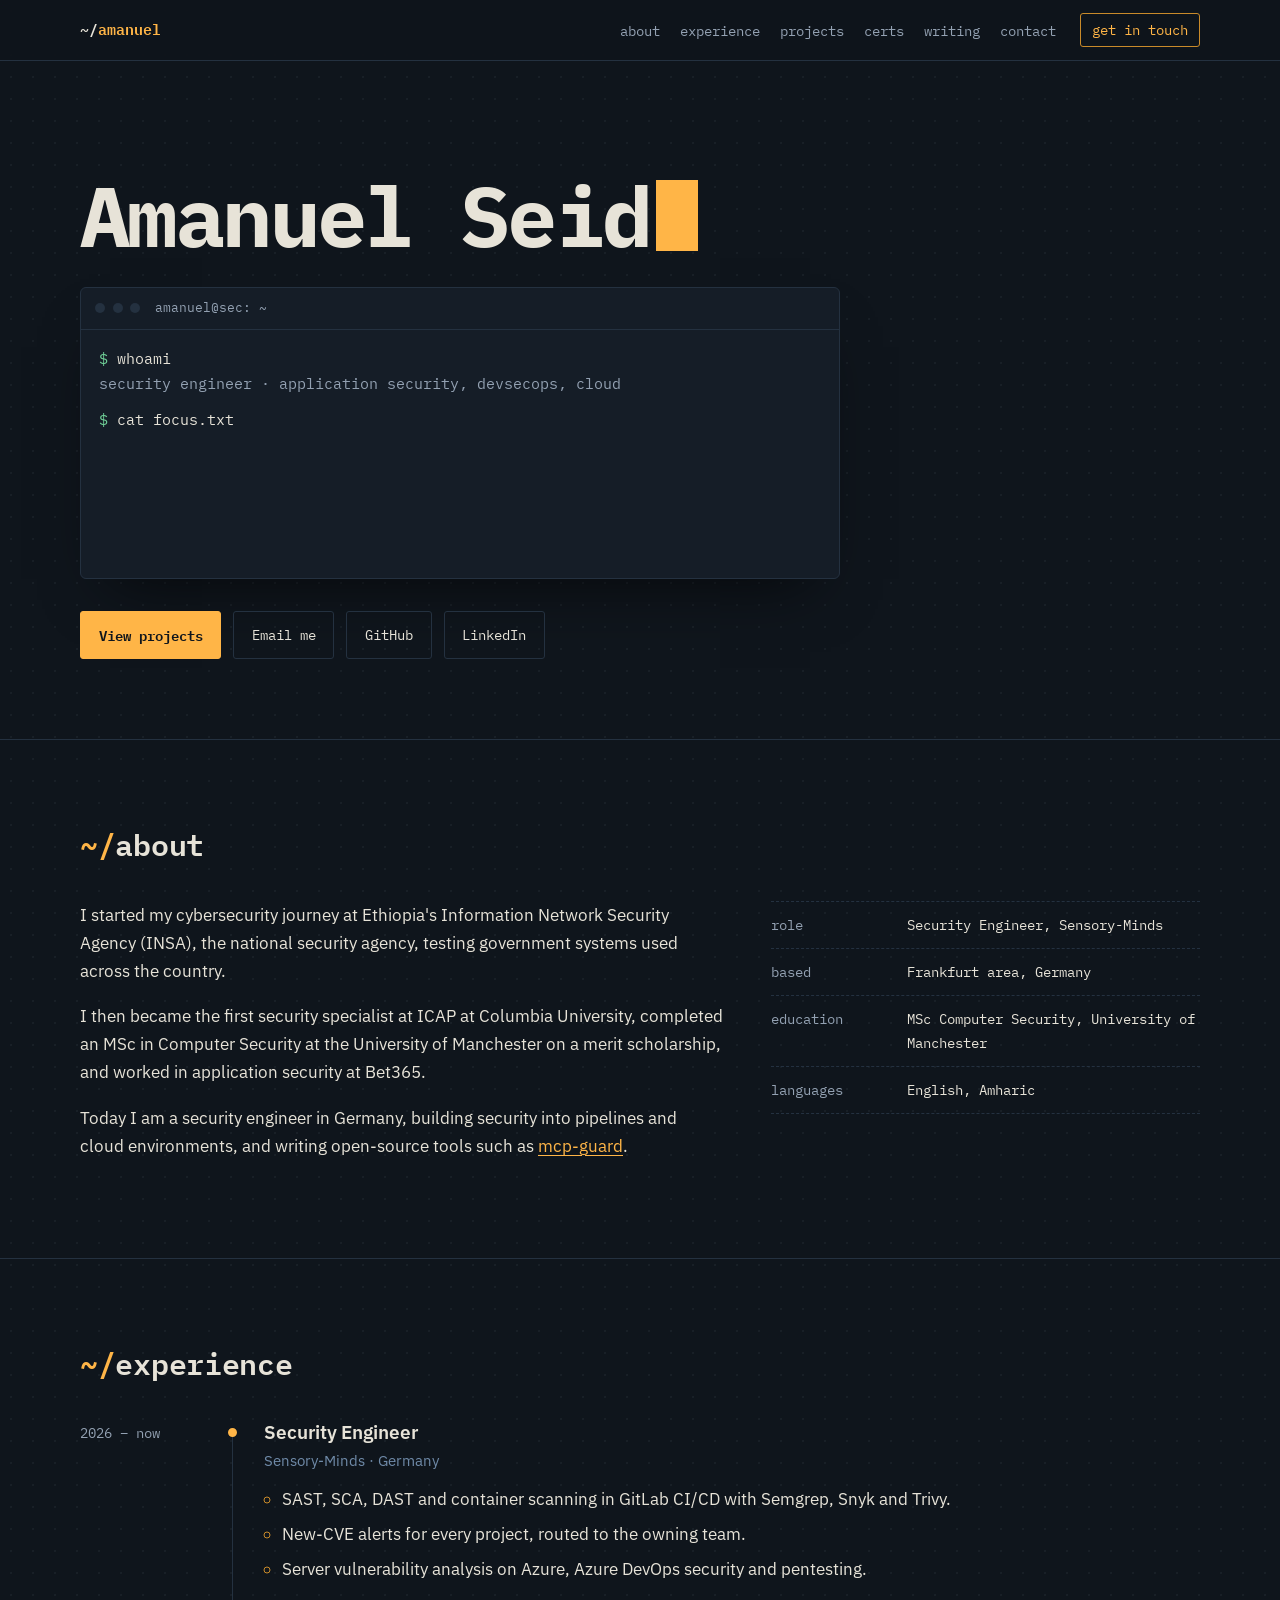
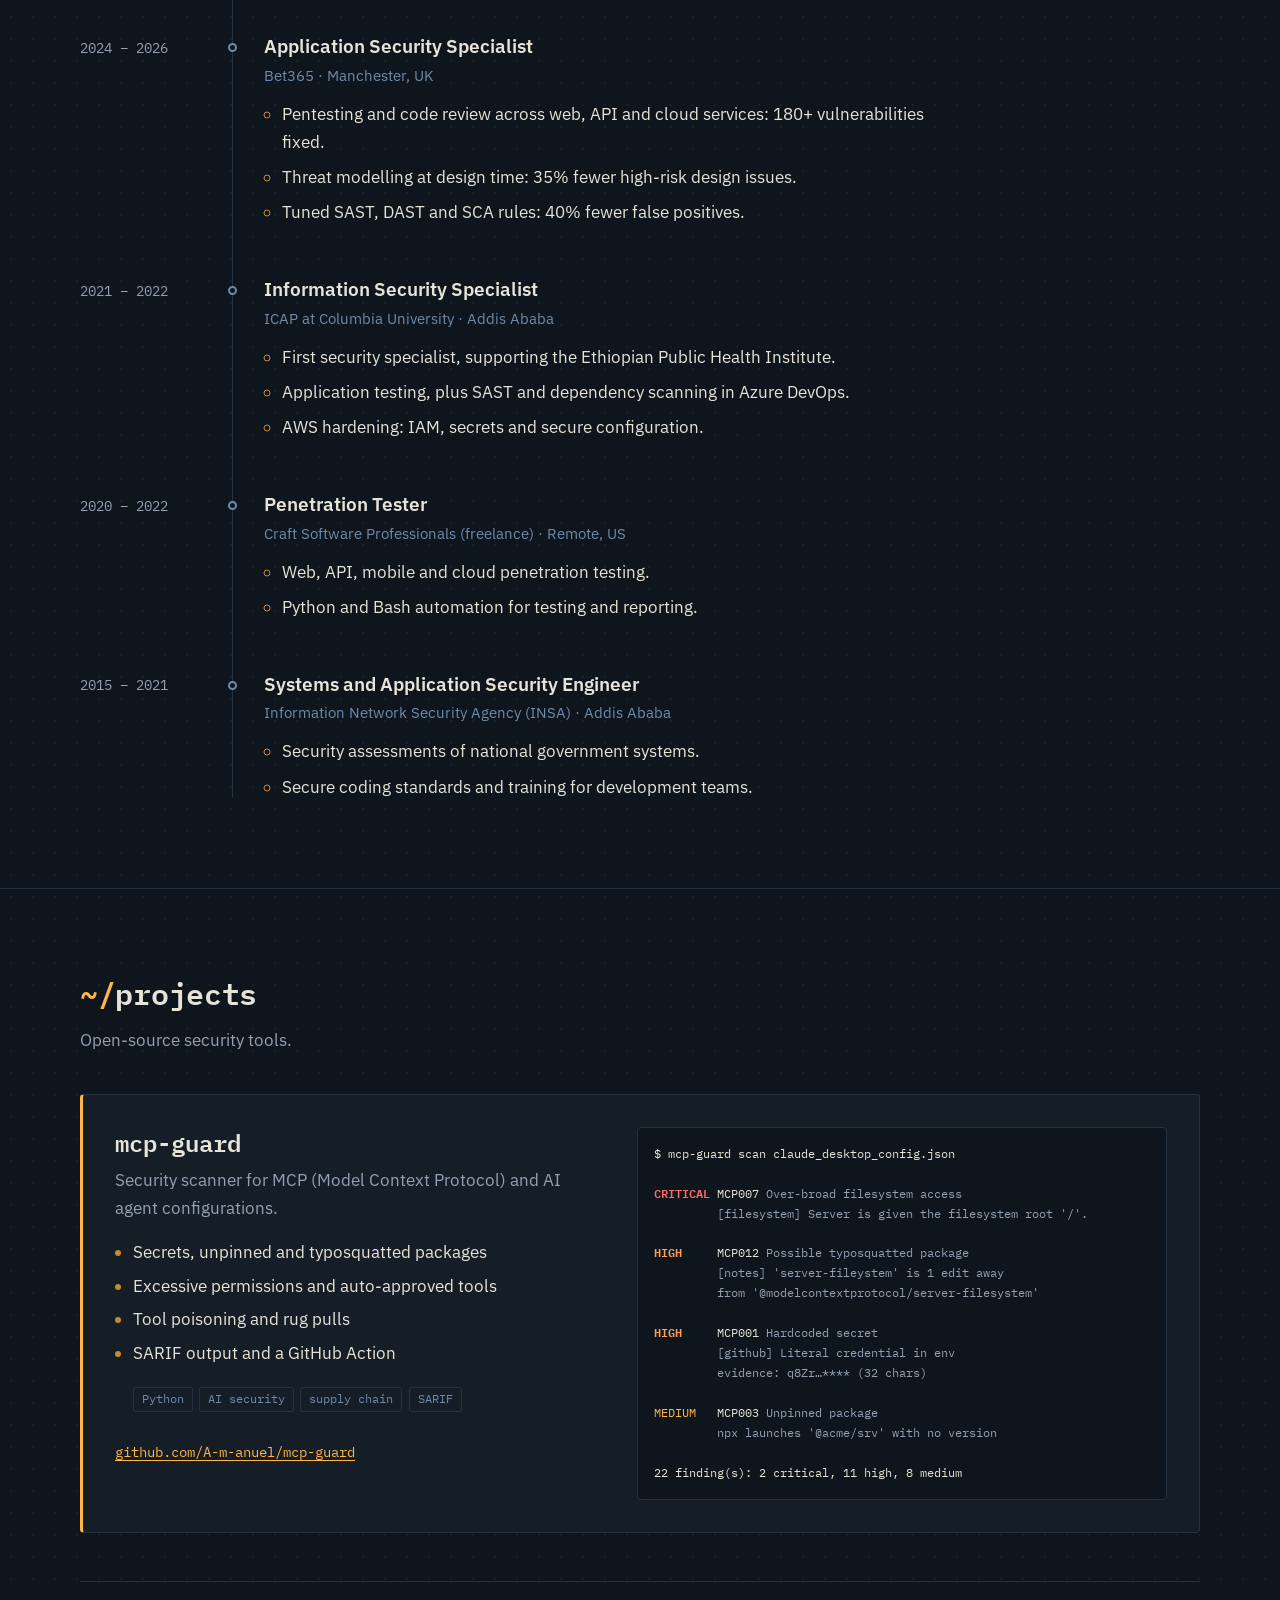
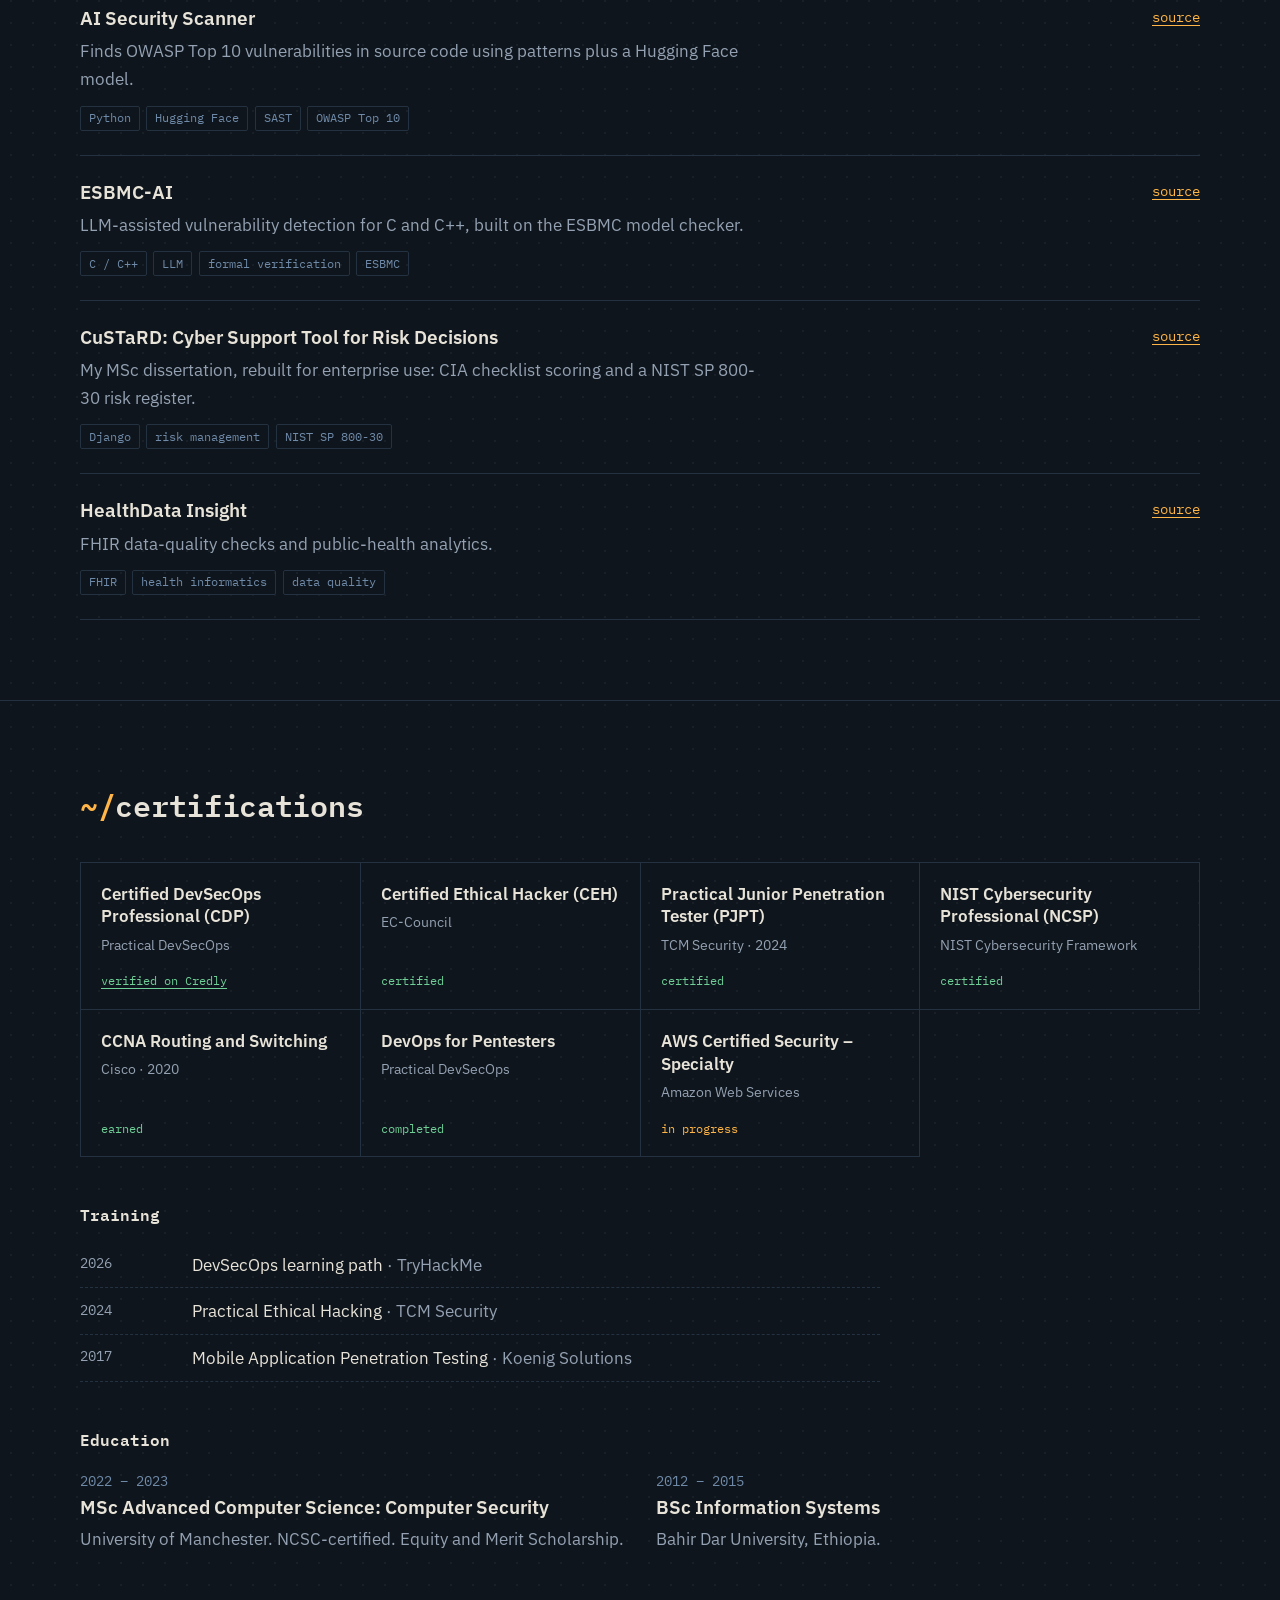
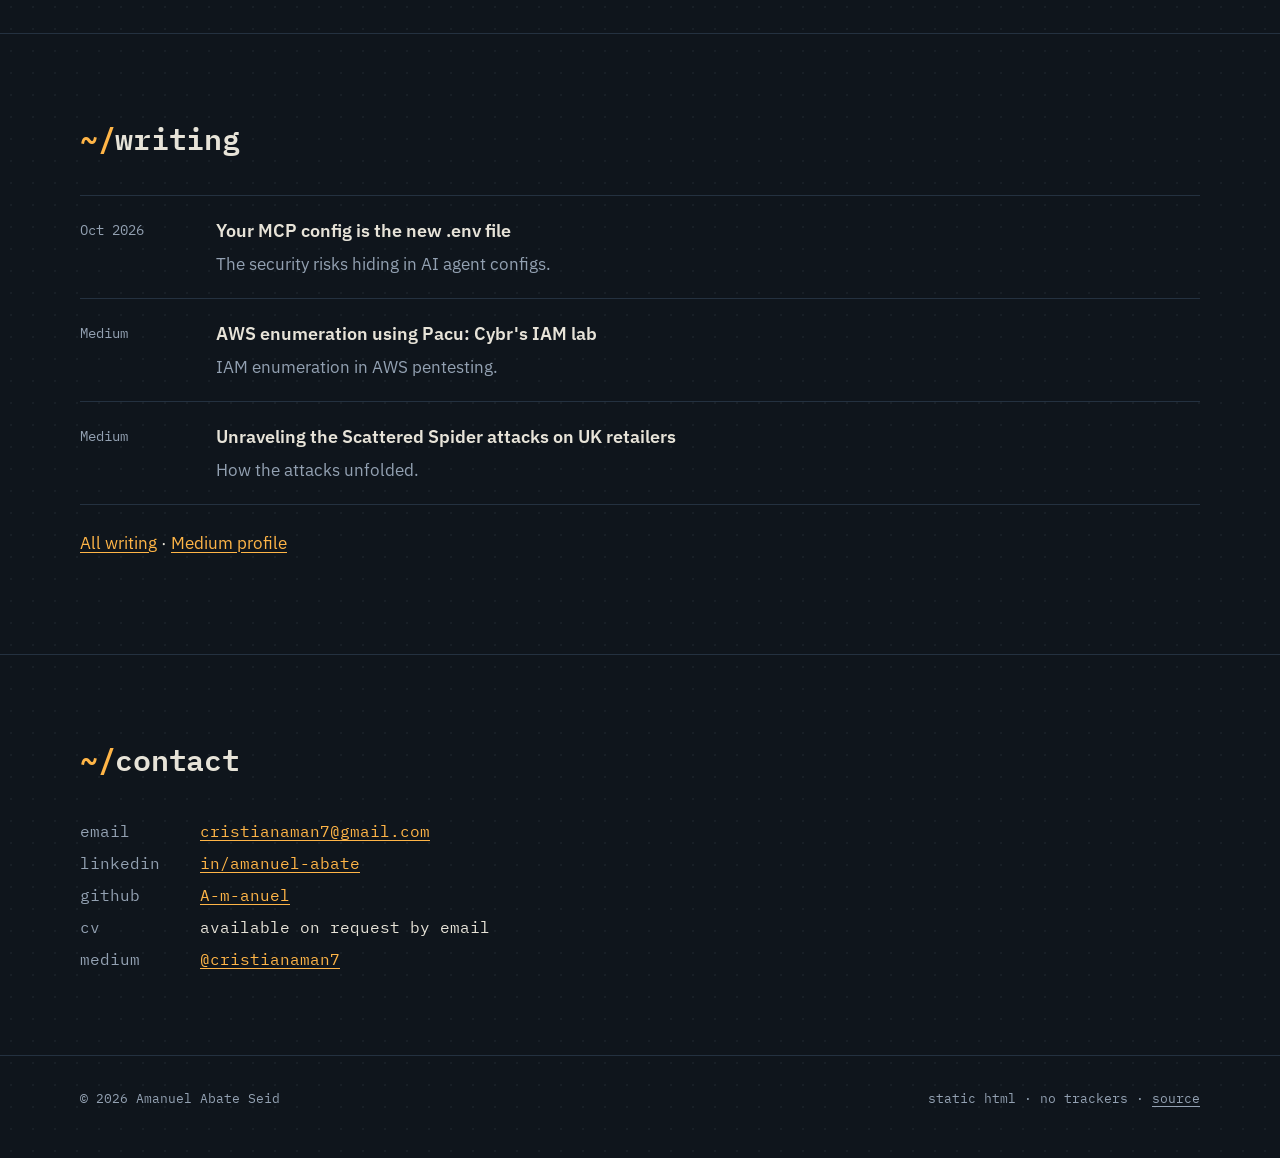
==== commit f4d3c76c: "Link CuSTaRD repository Co-Authored-By: Claude Opus 5.5 <noreply@anthropic.com> Claude-Session: http" ====
--- a/index.html
+++ b/index.html
@@ -235,10 +235,10 @@
           <li class="project">
             <div>
               <h3>CuSTaRD: Cyber Support Tool for Risk Decisions</h3>
-              <p>My MSc dissertation: a Django tool that supports cybersecurity risk decisions.</p>
-              <ul class="tags"><li>Django</li><li>risk management</li><li>MSc research</li></ul>
-            </div>
-            <span class="project-link project-soon">code coming soon</span>
+              <p>My MSc dissertation, rebuilt for enterprise use: CIA checklist scoring and a NIST SP 800-30 risk register.</p>
+              <ul class="tags"><li>Django</li><li>risk management</li><li>NIST SP 800-30</li></ul>
+            </div>
+            <a class="project-link" href="https://github.com/A-m-anuel/custard" target="_blank" rel="noopener">source</a>
           </li>
           <li class="project">
             <div>
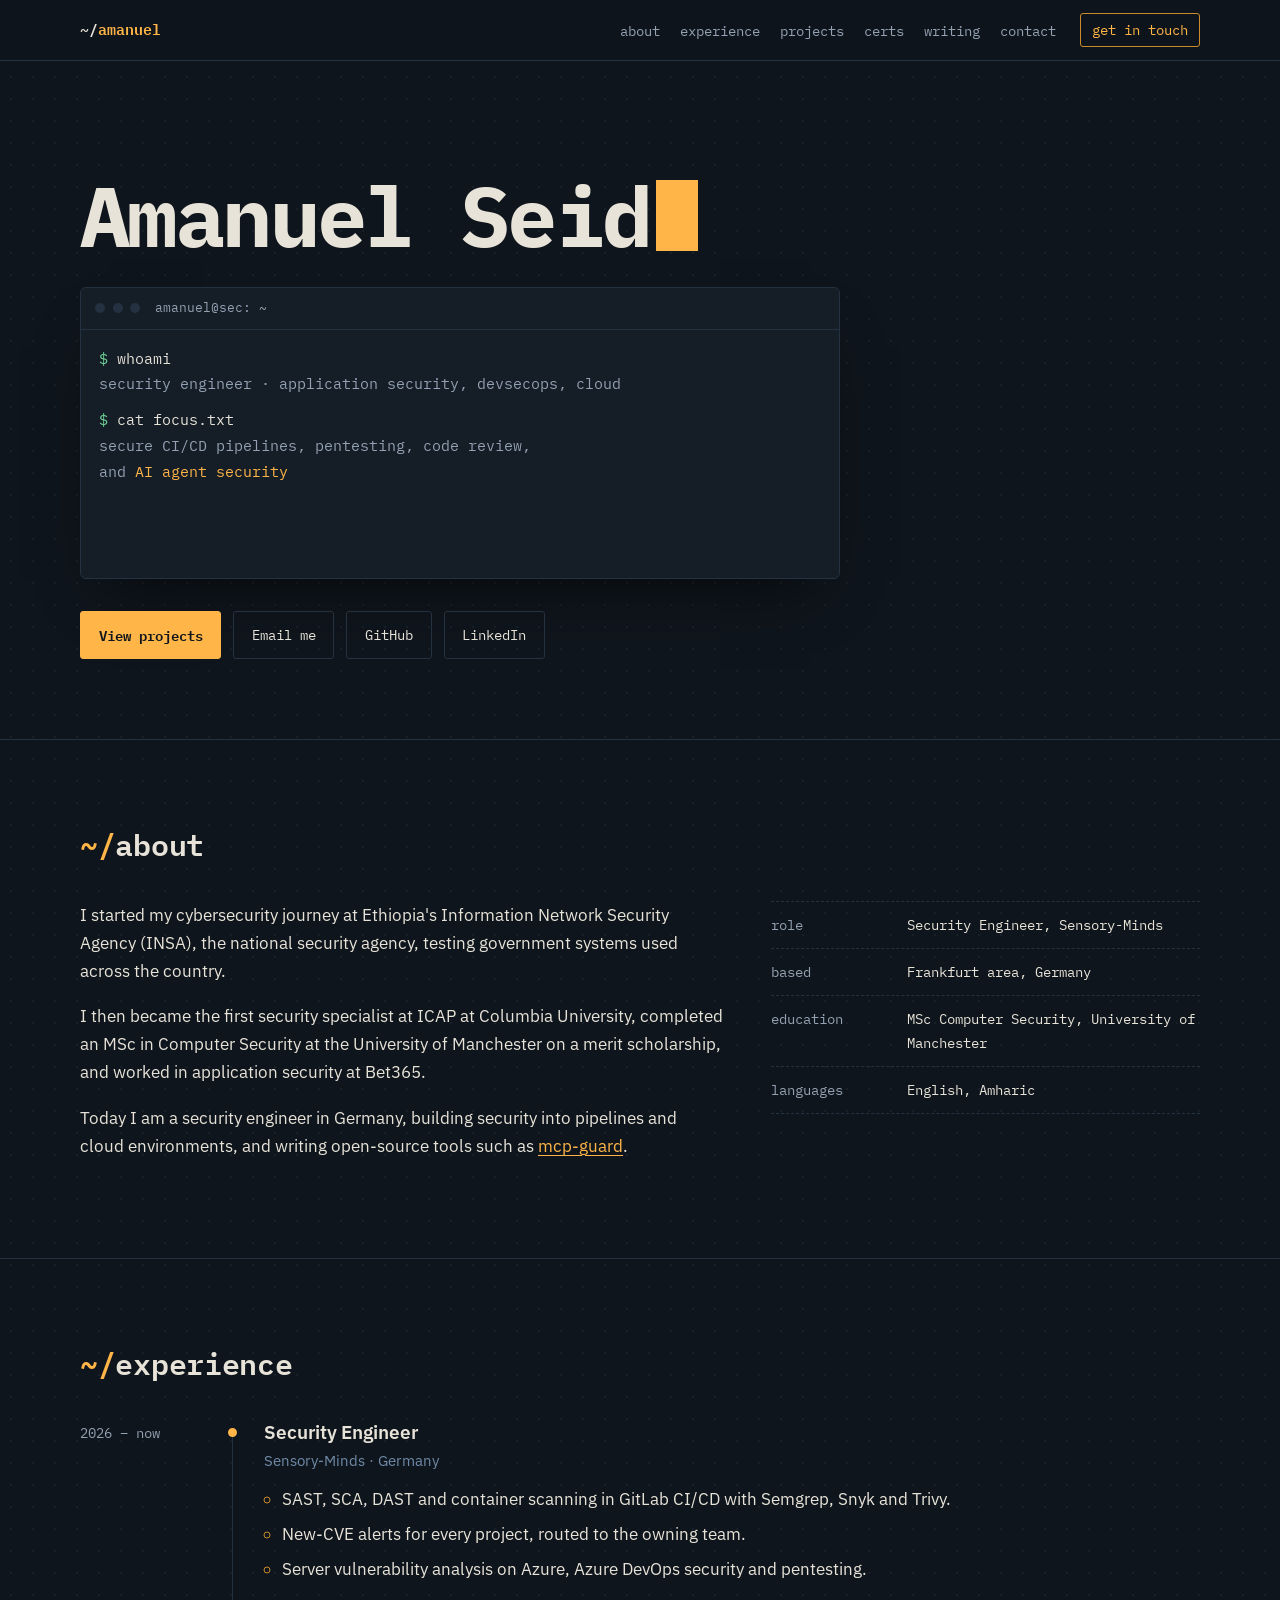
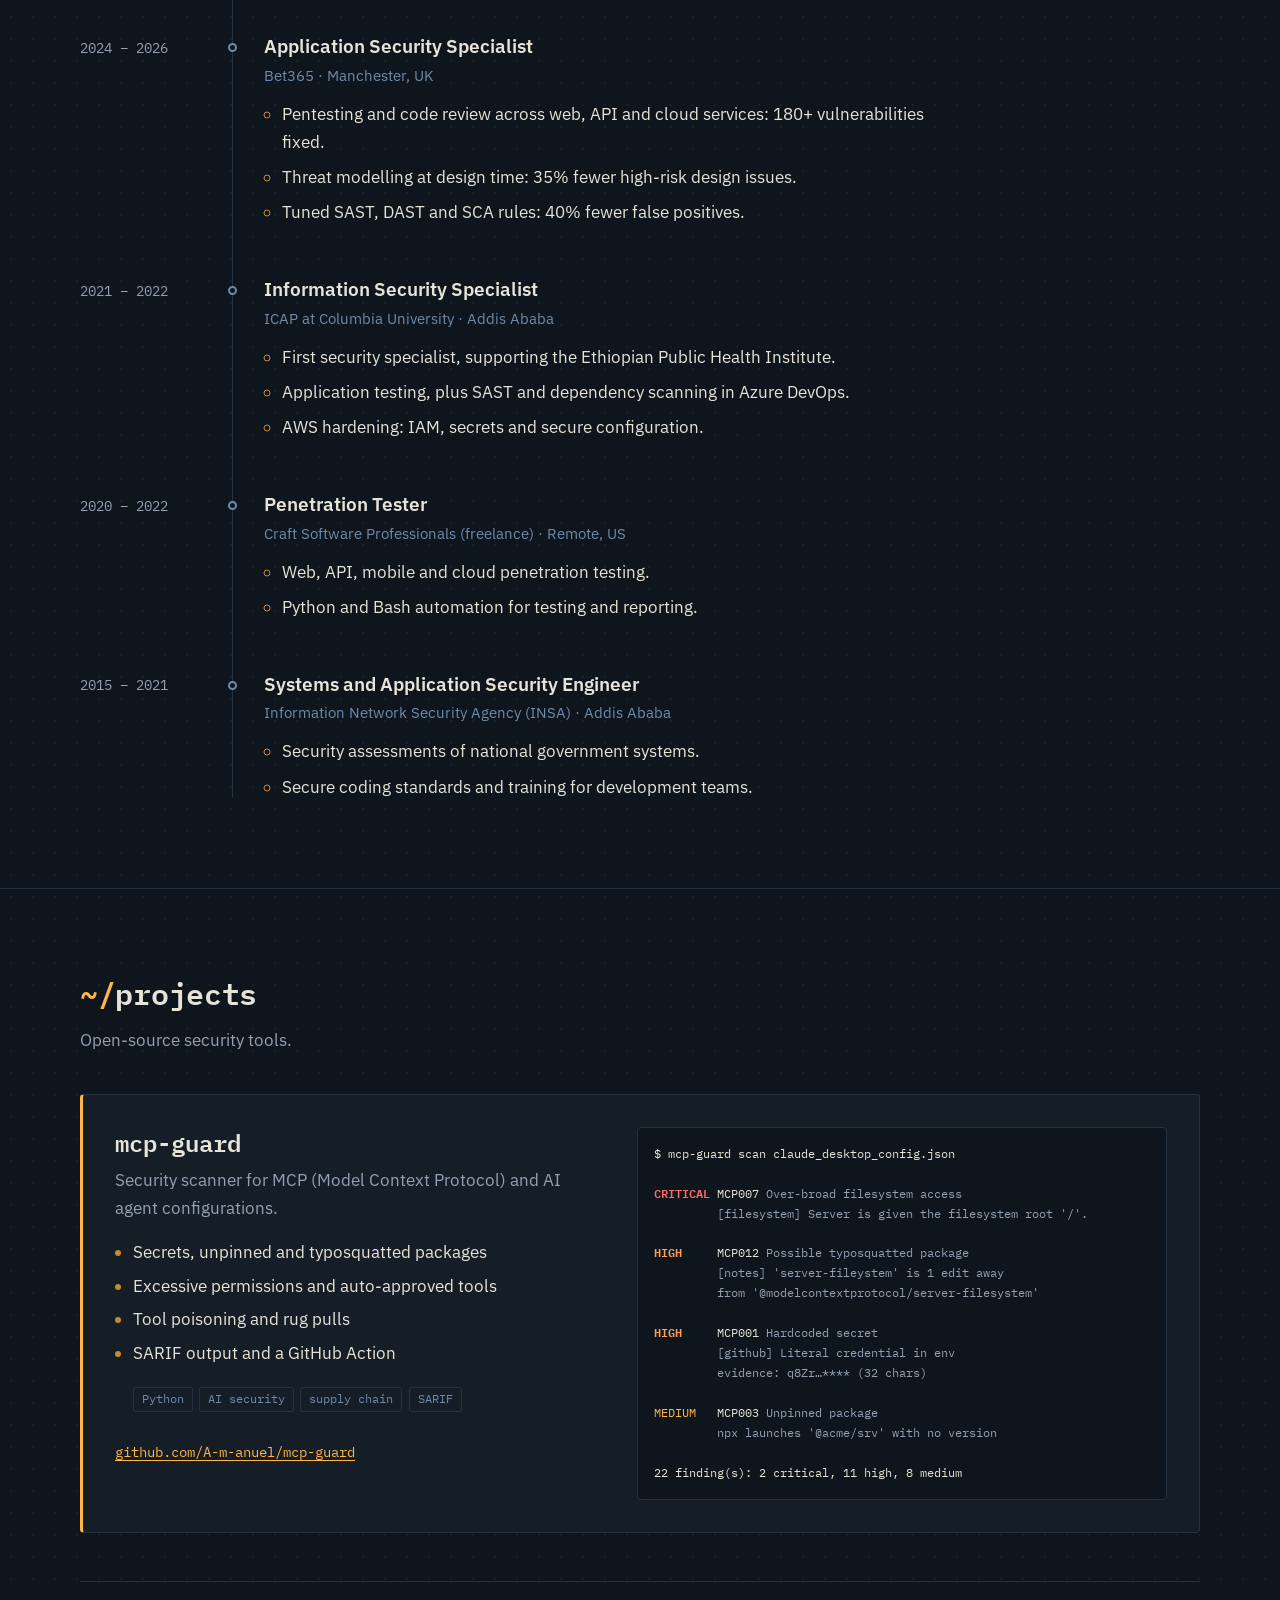
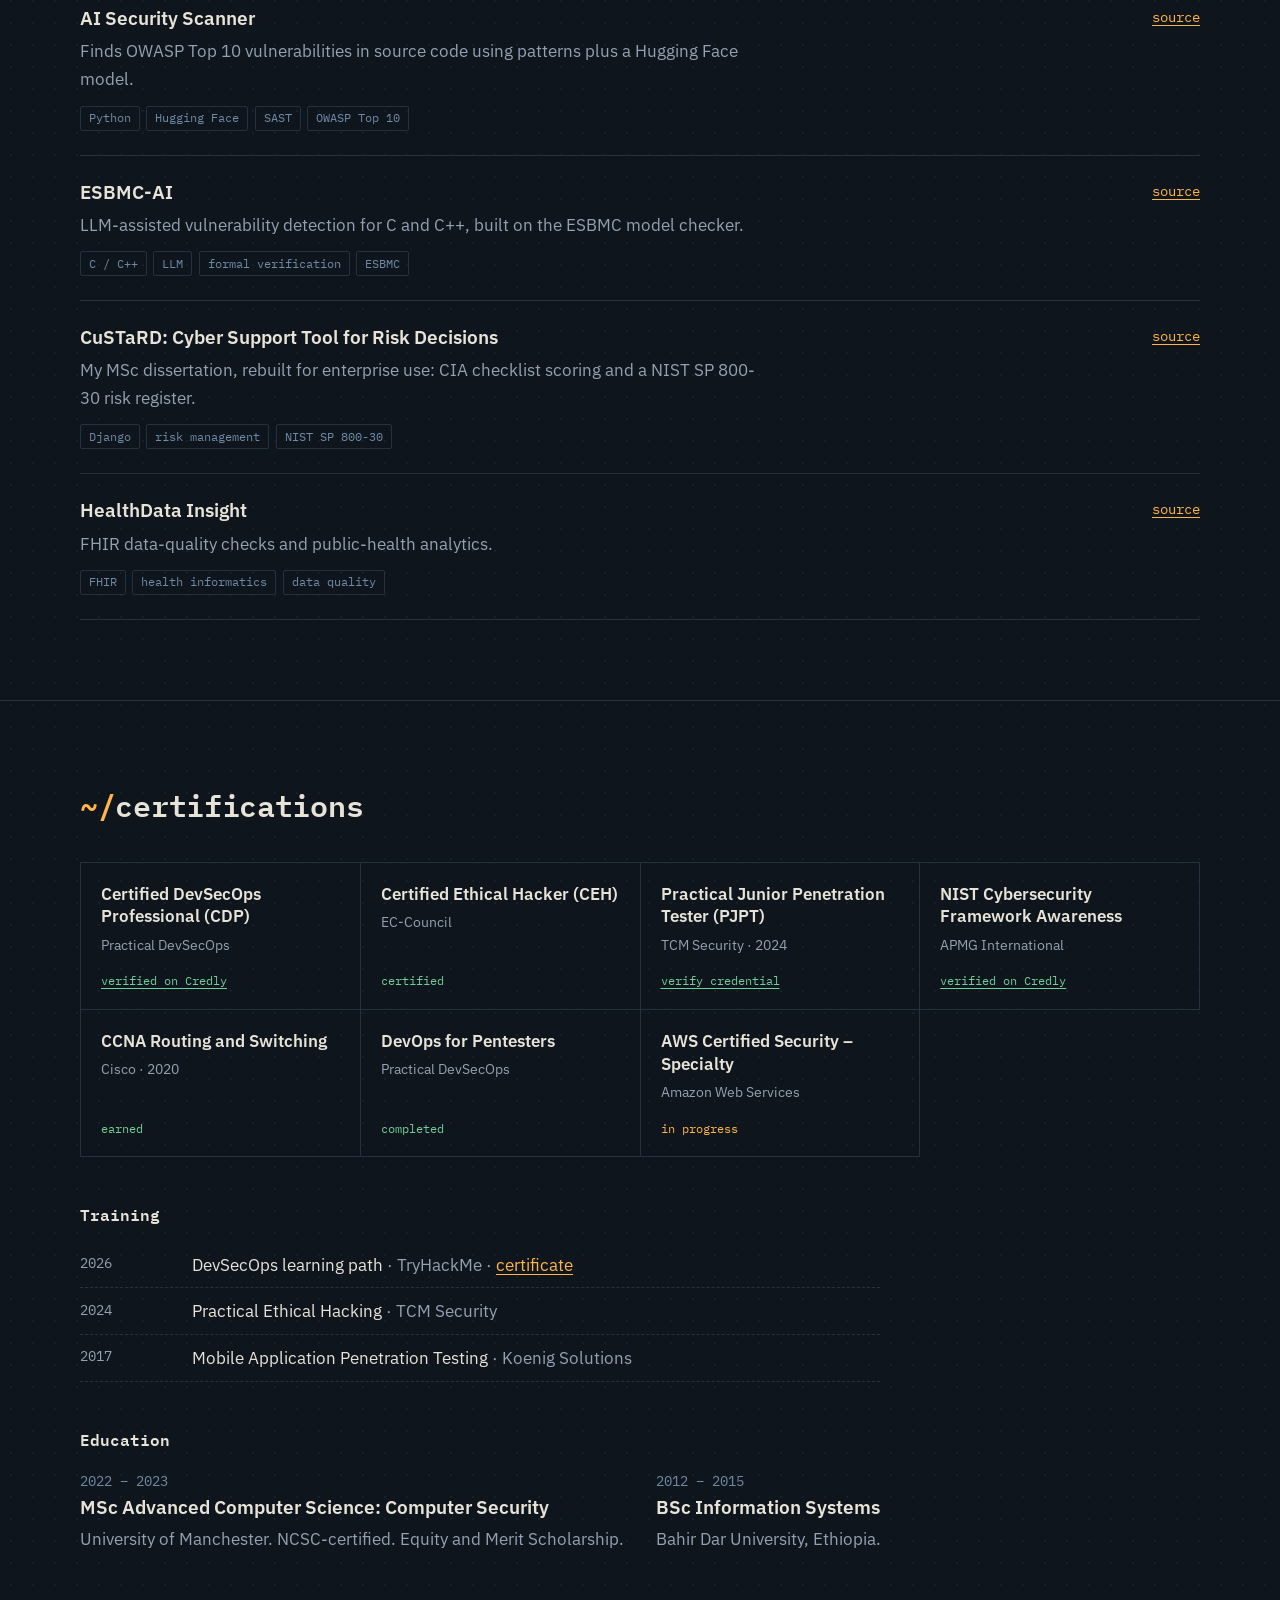
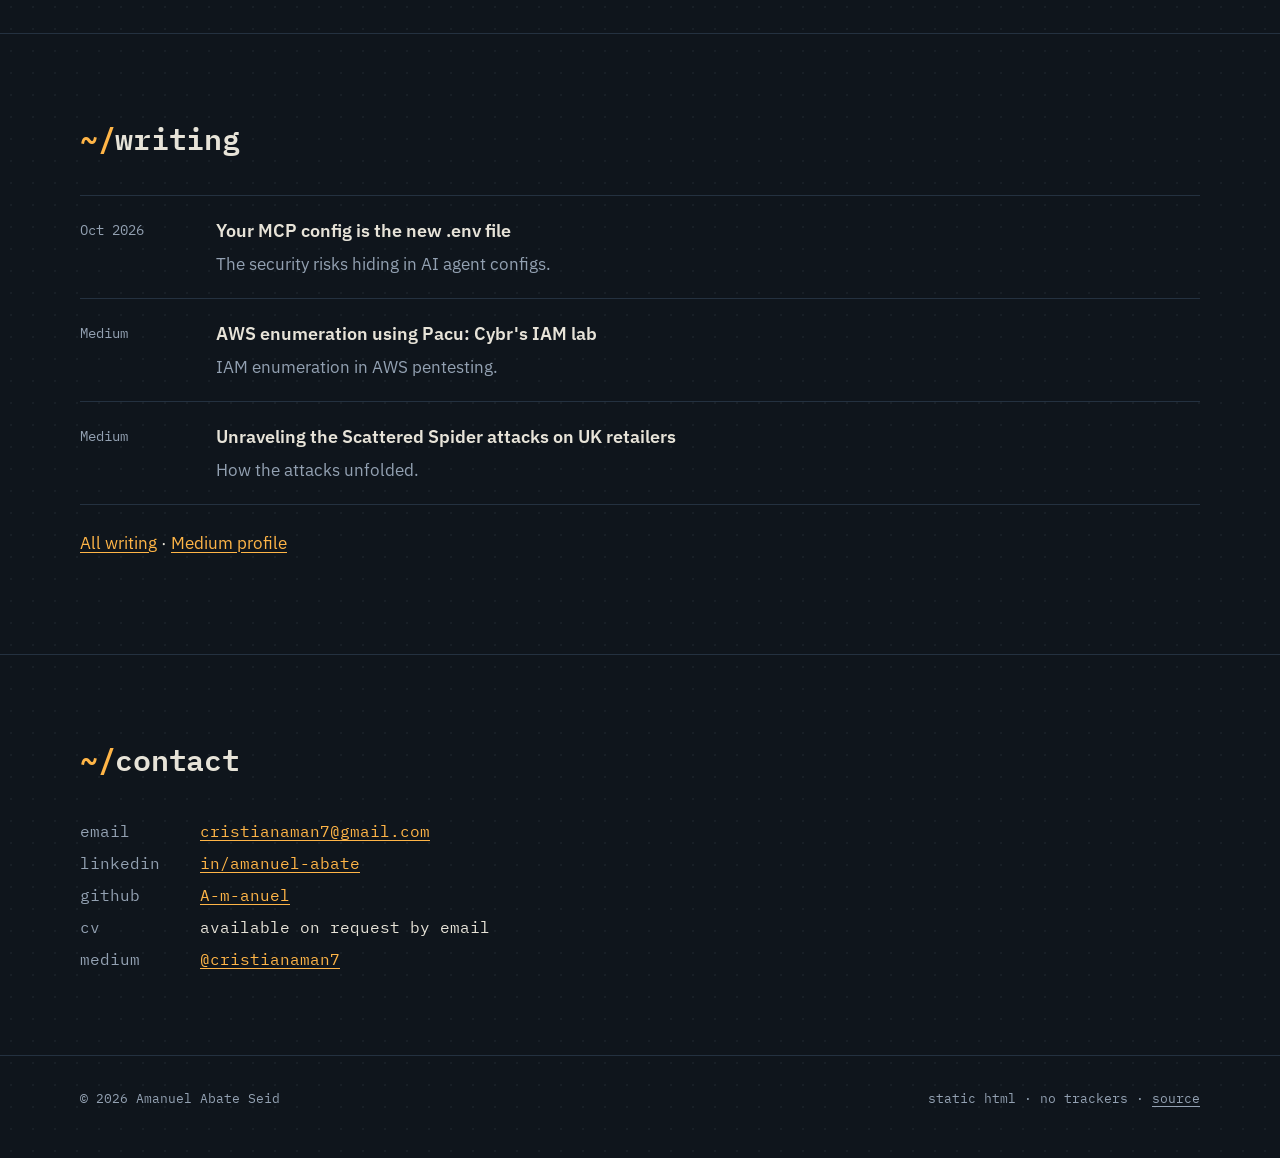
==== commit 4cf91edf: "Add certificate verification links Co-Authored-By: Claude Opus 5.5 <noreply@anthropic.com> Claude-Se" ====
--- a/index.html
+++ b/index.html
@@ -270,12 +270,12 @@
           <div class="cert">
             <span class="cert-name">Practical Junior Penetration Tester (PJPT)</span>
             <span class="cert-issuer">TCM Security · 2024</span>
-            <span class="cert-status">certified</span>
-          </div>
-          <div class="cert">
-            <span class="cert-name">NIST Cybersecurity Professional (NCSP)</span>
-            <span class="cert-issuer">NIST Cybersecurity Framework</span>
-            <span class="cert-status">certified</span>
+            <span class="cert-status"><a href="https://certified.tcm-sec.com/d73ce055-5fef-4783-9b4c-88b2ecd6642b" target="_blank" rel="noopener">verify credential</a></span>
+          </div>
+          <div class="cert">
+            <span class="cert-name">NIST Cybersecurity Framework Awareness</span>
+            <span class="cert-issuer">APMG International</span>
+            <span class="cert-status"><a href="https://www.credly.com/badges/ae98ffd4-e647-40d2-b264-11a41a3b2f86/public_url" target="_blank" rel="noopener">verified on Credly</a></span>
           </div>
           <div class="cert">
             <span class="cert-name">CCNA Routing and Switching</span>
@@ -296,7 +296,7 @@
 
         <h3 class="subhead">Training</h3>
         <ul class="plain-list">
-          <li><span class="yr">2026</span><span>DevSecOps learning path <span class="note">· TryHackMe</span></span></li>
+          <li><span class="yr">2026</span><span>DevSecOps learning path <span class="note">· TryHackMe · <a href="https://tryhackme.com/certificate/THM-AYN43JU7WB" target="_blank" rel="noopener">certificate</a></span></span></li>
           <li><span class="yr">2024</span><span>Practical Ethical Hacking <span class="note">· TCM Security</span></span></li>
           <li><span class="yr">2017</span><span>Mobile Application Penetration Testing <span class="note">· Koenig Solutions</span></span></li>
         </ul>
